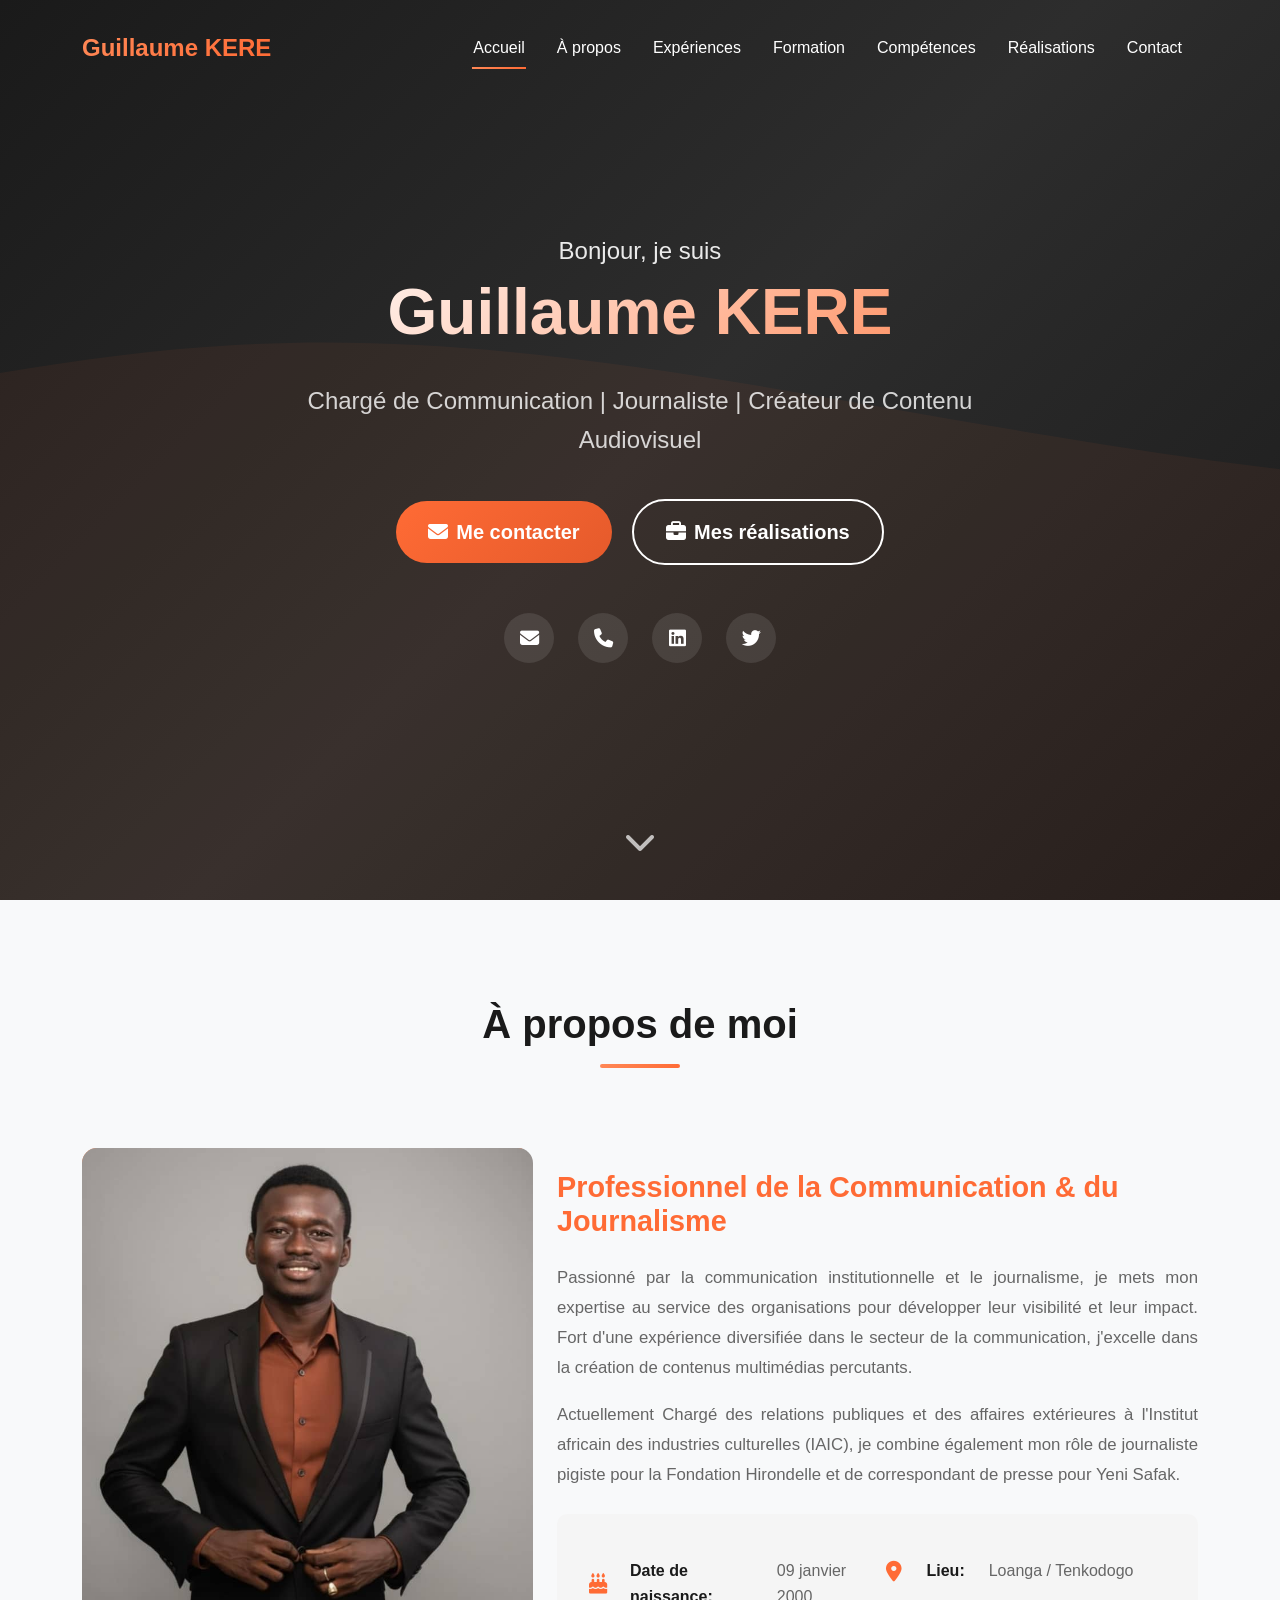
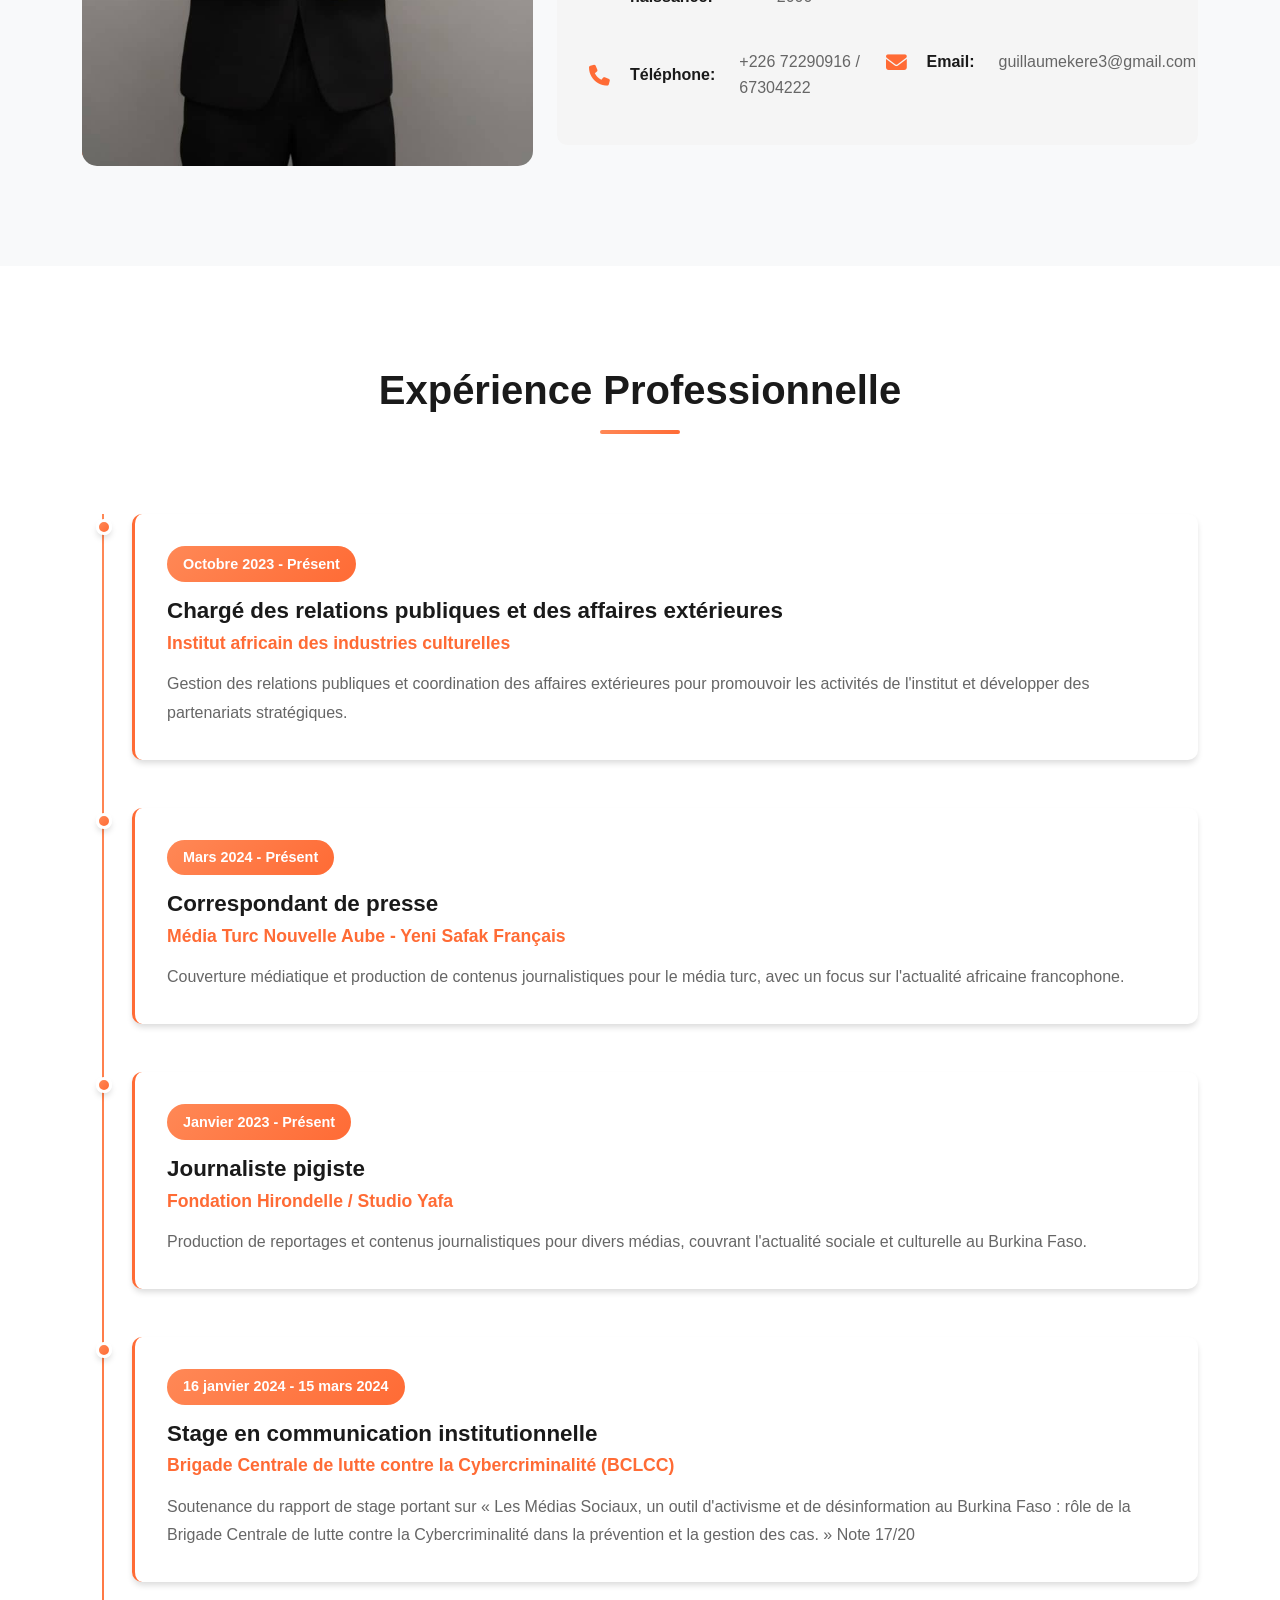
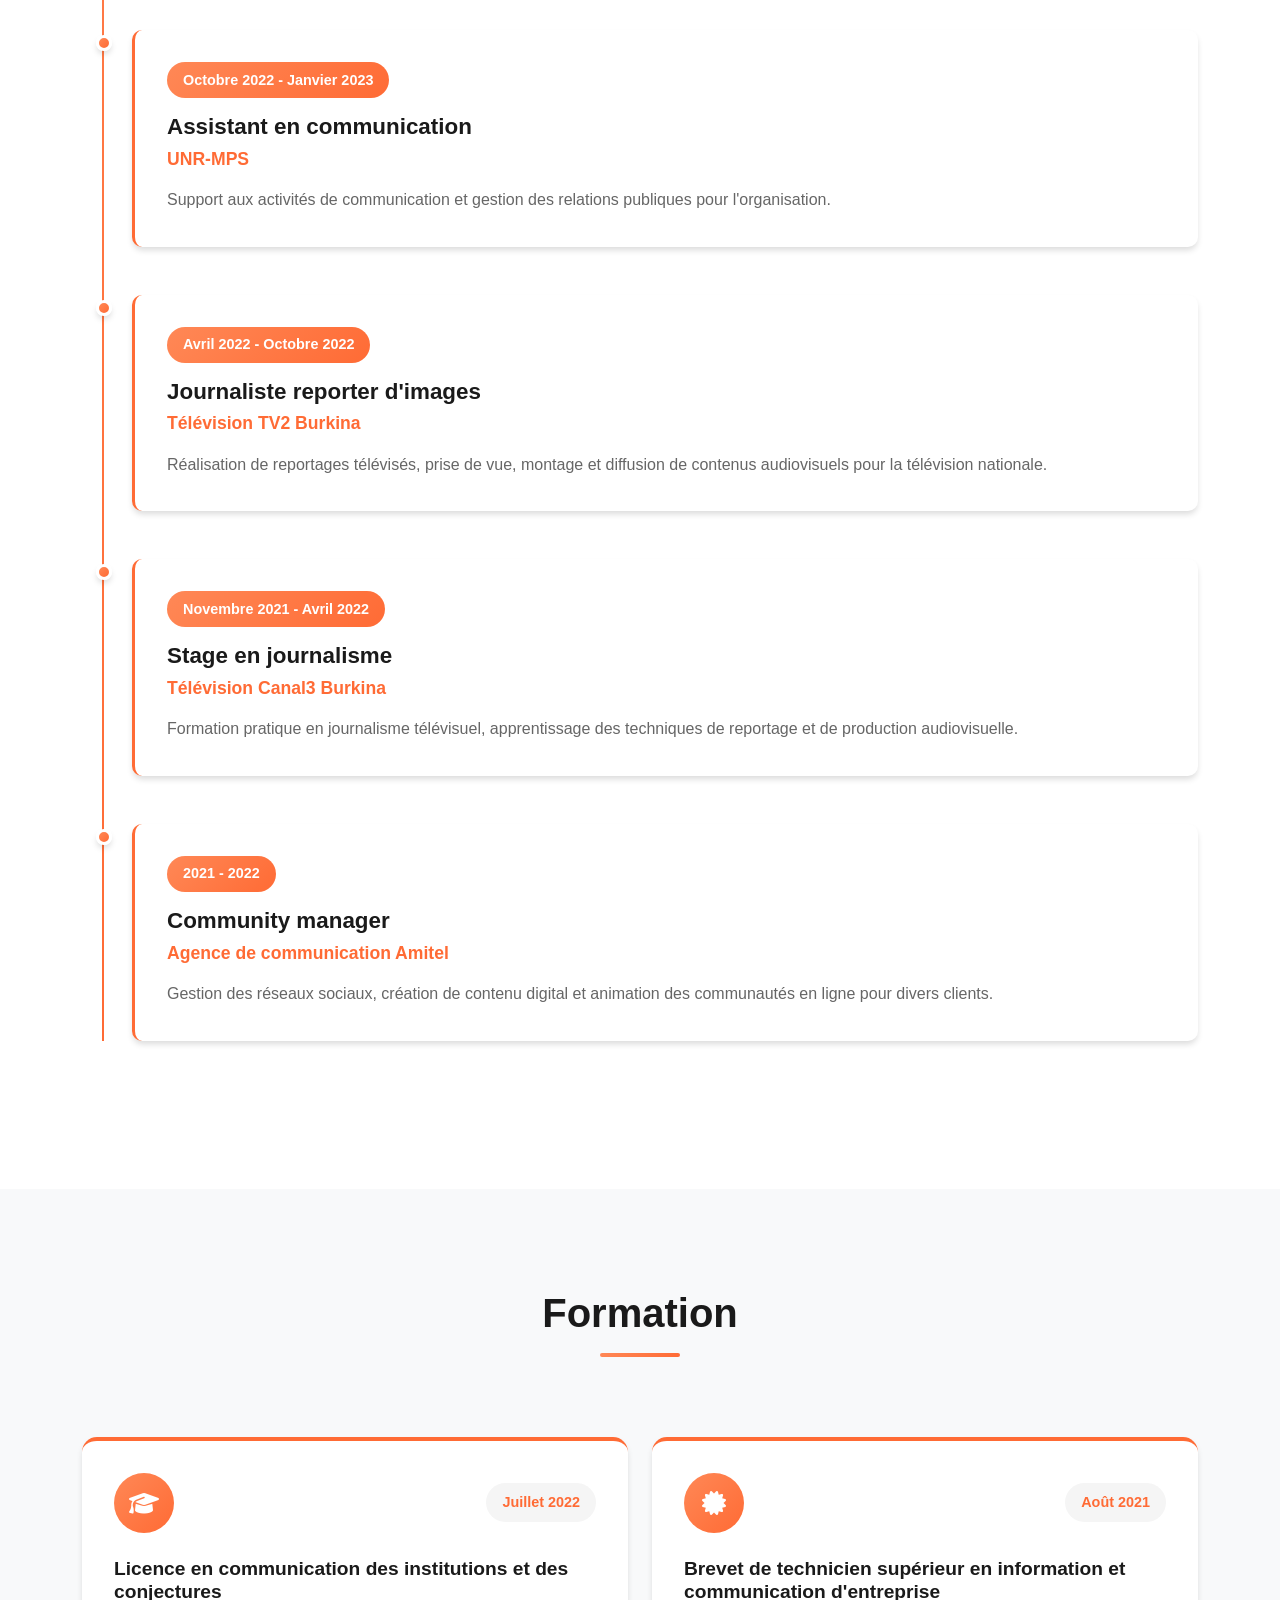
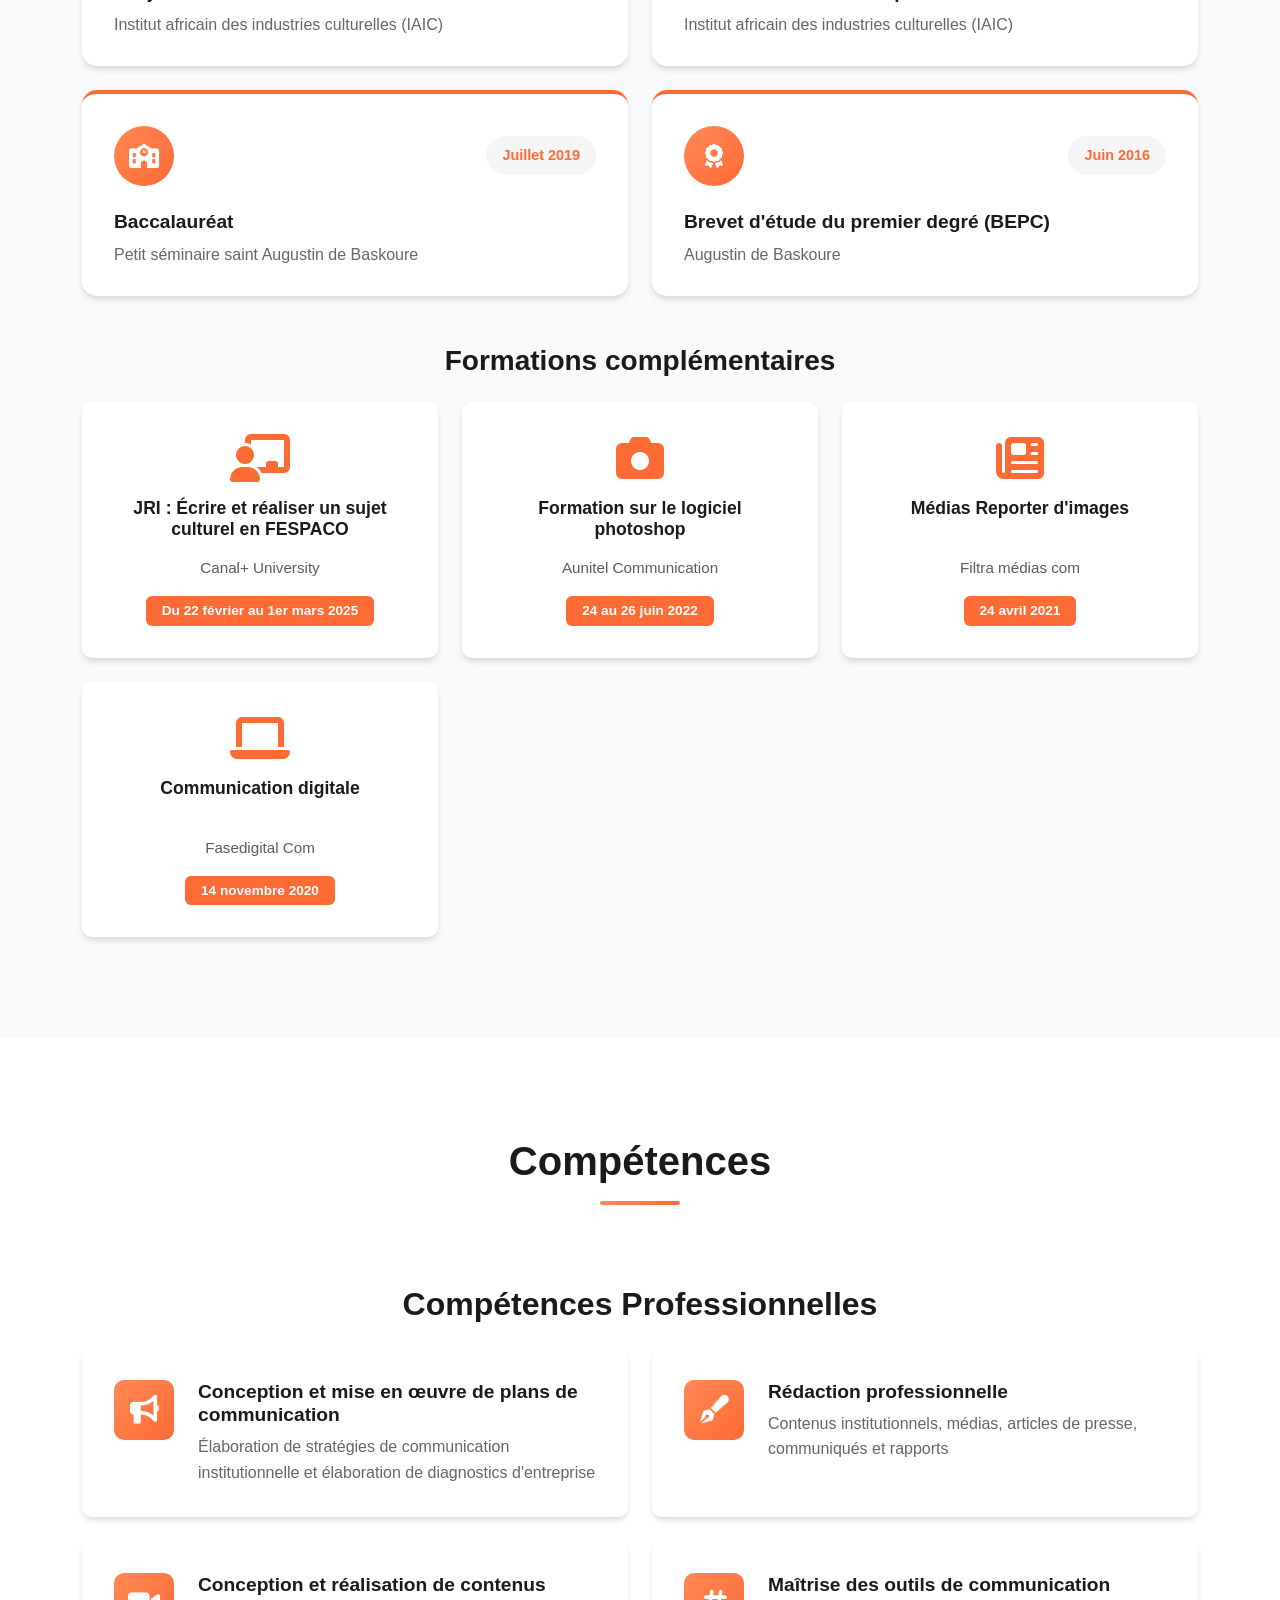
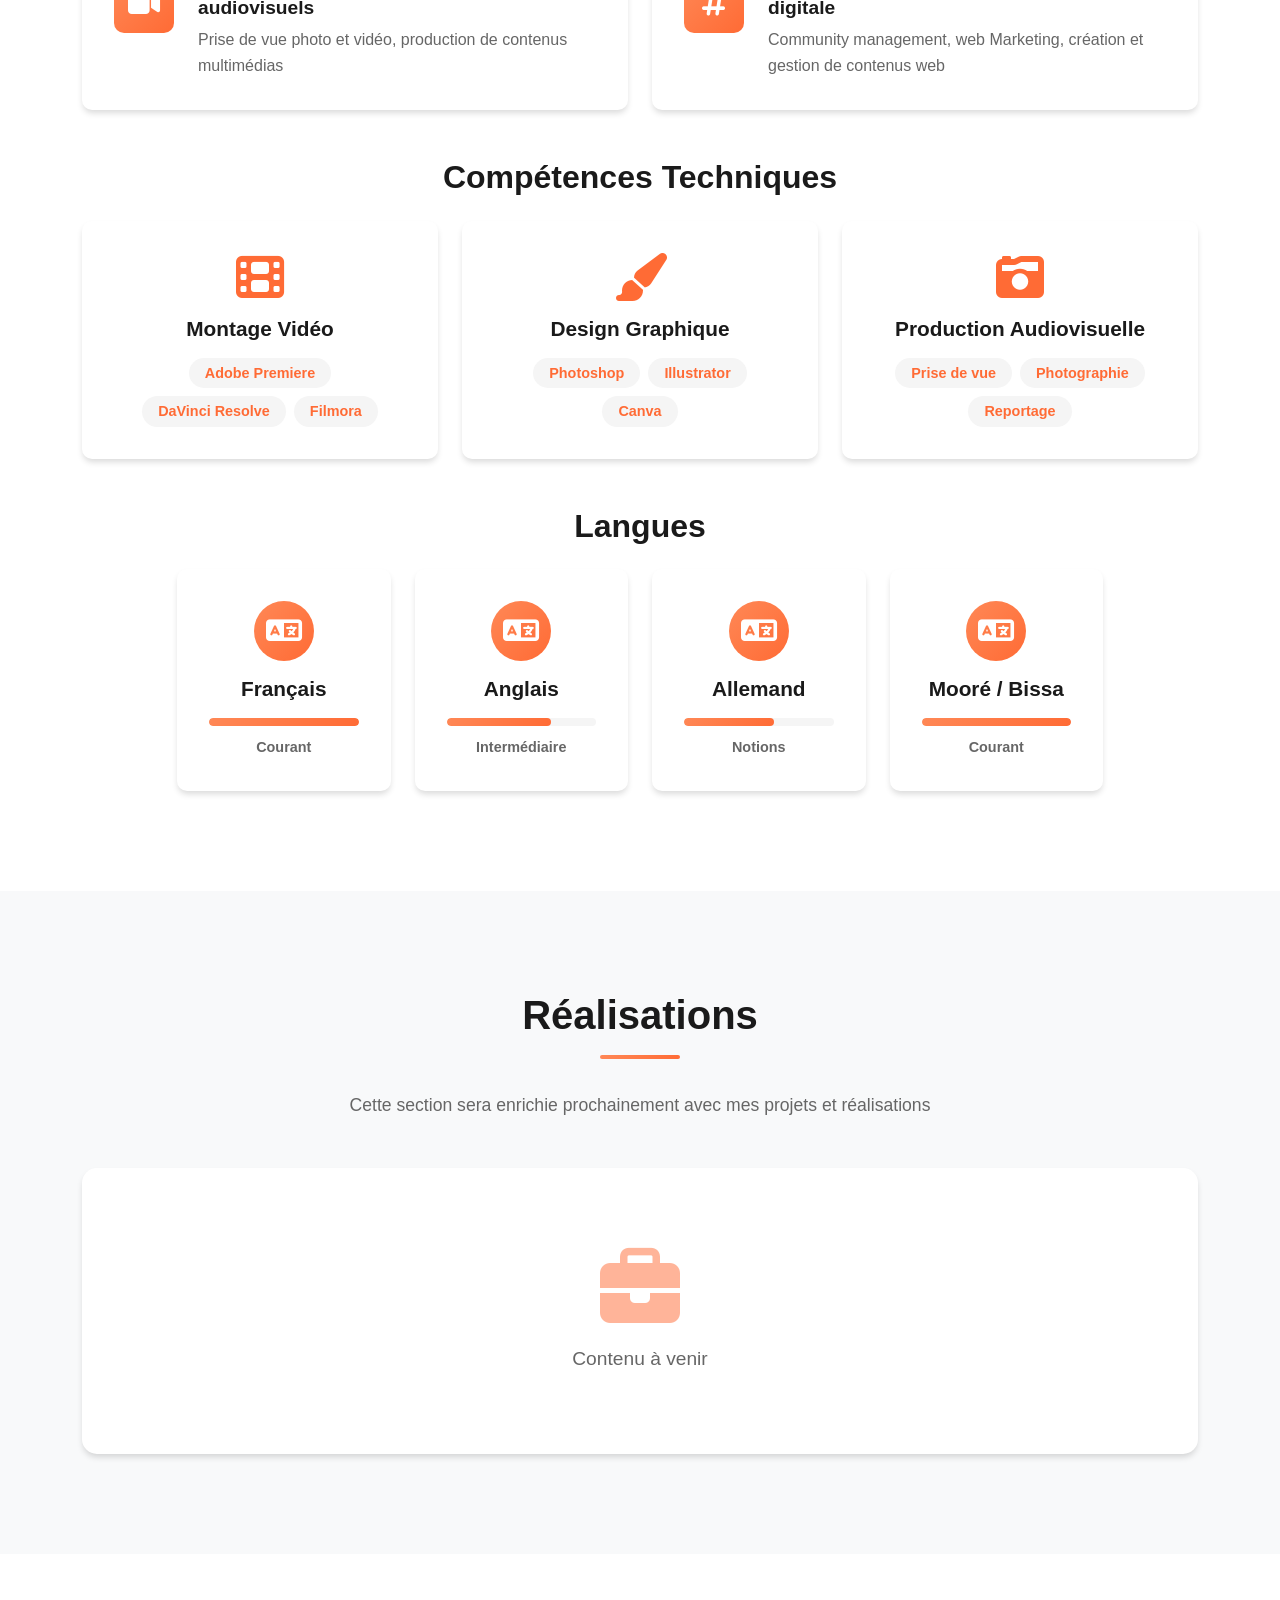
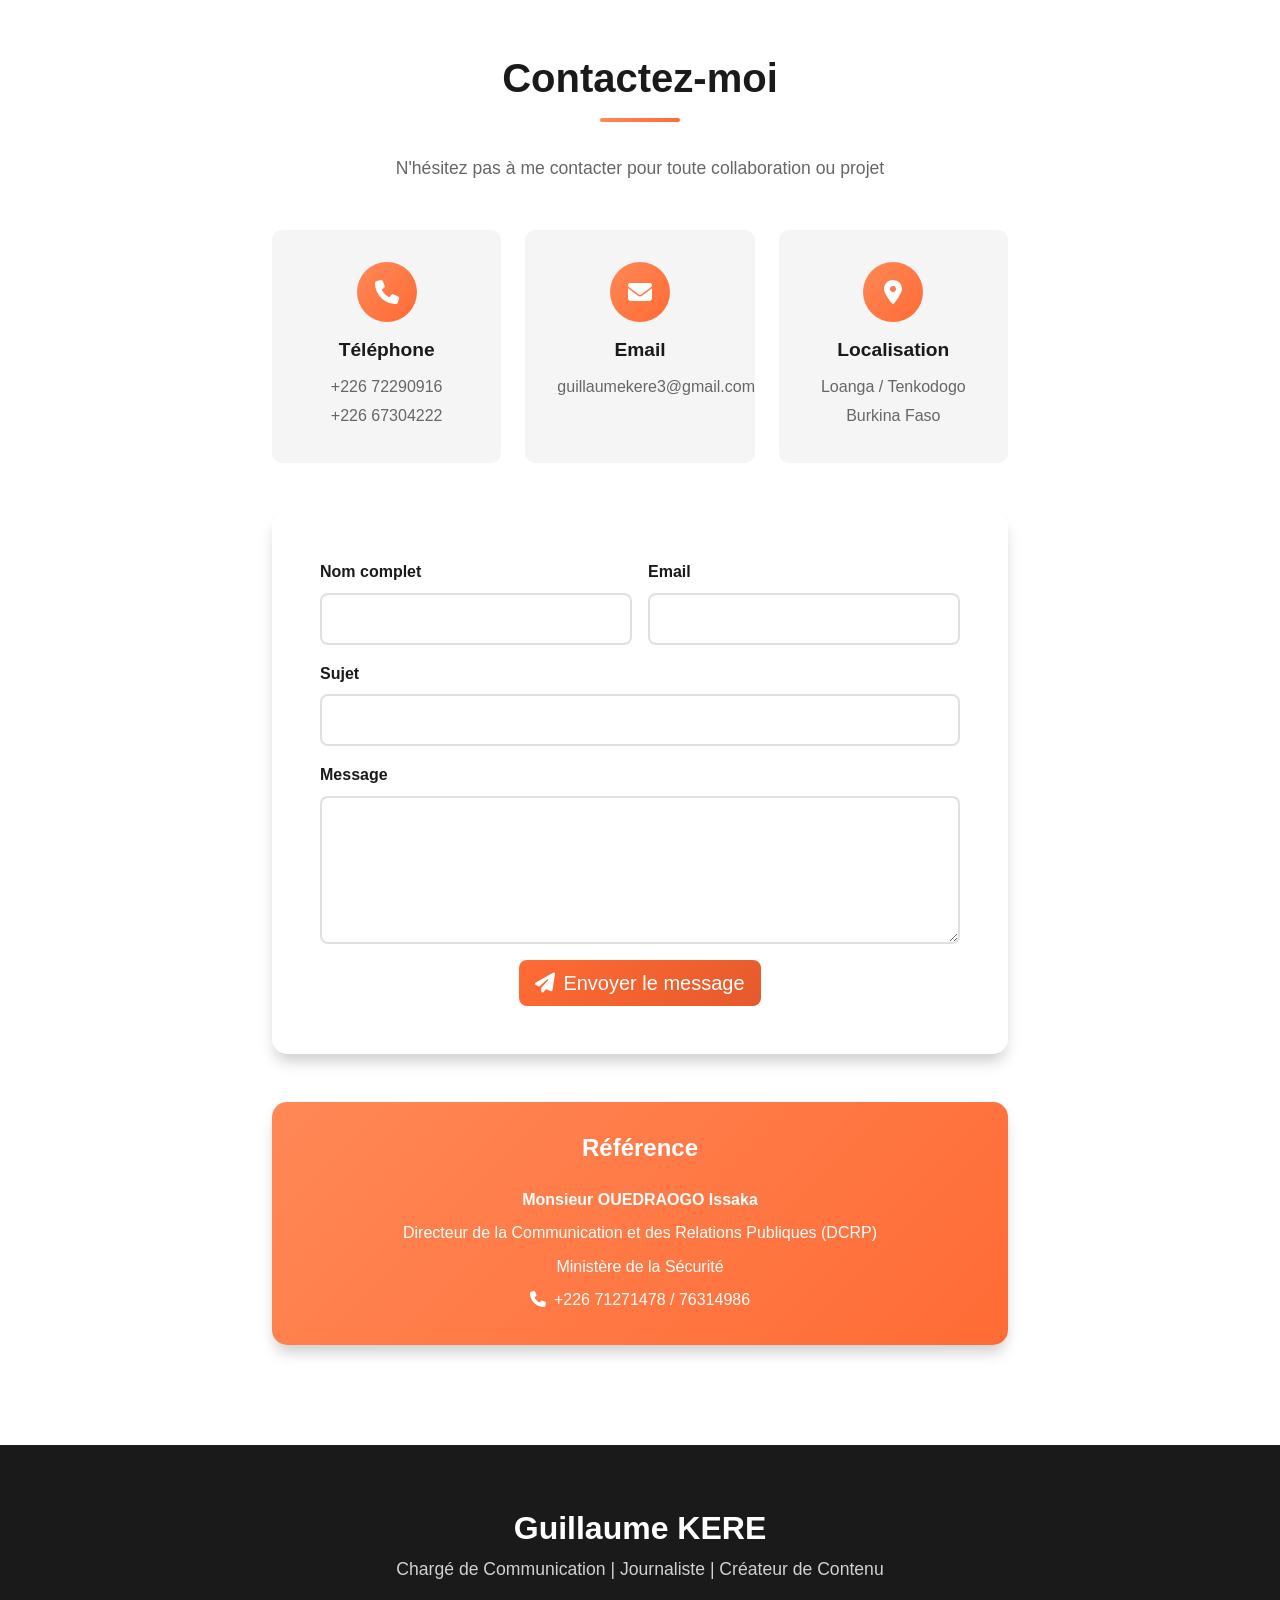
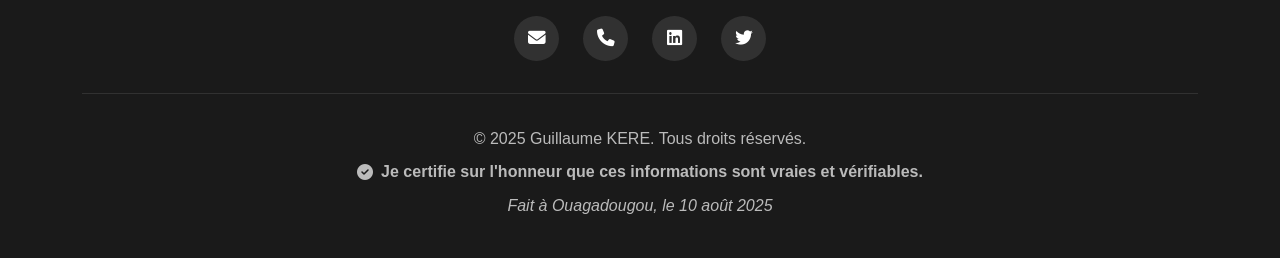
==== index.html @ 5e8b664b "Initial commit - Portfolio Guillaume KERE" ====
<!DOCTYPE html>
<html lang="fr">
<head>
    <meta charset="UTF-8">
    <meta name="viewport" content="width=device-width, initial-scale=1.0">
    <meta name="description" content="Portfolio professionnel de Guillaume KERE - Chargé de communication, journaliste et créateur de contenu audiovisuel">
    <meta name="keywords" content="communication, journalisme, audiovisuel, community management, Burkina Faso">
    <meta name="author" content="Guillaume KERE">
    <title>Guillaume KERE - Portfolio Professionnel</title>
    
    <!-- Bootstrap CSS -->
    <link href="https://cdn.jsdelivr.net/npm/bootstrap@5.3.2/dist/css/bootstrap.min.css" rel="stylesheet">
    <!-- Font Awesome -->
    <link rel="stylesheet" href="https://cdnjs.cloudflare.com/ajax/libs/font-awesome/6.5.1/css/all.min.css">
    <!-- AOS Animation -->
    <link href="https://unpkg.com/aos@2.3.1/dist/aos.css" rel="stylesheet">
    <!-- Custom CSS -->
    <link rel="stylesheet" href="assets/css/style.css">
</head>
<body>
    <!-- Navigation -->
    <nav class="navbar navbar-expand-lg navbar-dark fixed-top" id="mainNav">
        <div class="container">
            <a class="navbar-brand" href="#hero">
                <span class="brand-name">Guillaume KERE</span>
            </a>
            <button class="navbar-toggler" type="button" data-bs-toggle="collapse" data-bs-target="#navbarNav" 
                    aria-controls="navbarNav" aria-expanded="false" aria-label="Toggle navigation">
                <span class="navbar-toggler-icon"></span>
            </button>
            <nav class="collapse navbar-collapse" id="navbarNav">
                <ul class="navbar-nav ms-auto">
                    <li class="nav-item">
                        <a class="nav-link" href="#hero">Accueil</a>
                    </li>
                    <li class="nav-item">
                        <a class="nav-link" href="#about">À propos</a>
                    </li>
                    <li class="nav-item">
                        <a class="nav-link" href="#experience">Expériences</a>
                    </li>
                    <li class="nav-item">
                        <a class="nav-link" href="#education">Formation</a>
                    </li>
                    <li class="nav-item">
                        <a class="nav-link" href="#skills">Compétences</a>
                    </li>
                    <li class="nav-item">
                        <a class="nav-link" href="#portfolio">Réalisations</a>
                    </li>
                    <li class="nav-item">
                        <a class="nav-link" href="#contact">Contact</a>
                    </li>
                </ul>
            </nav>
        </div>
    </nav>

    <!-- Hero Section -->
    <section id="hero" class="hero-section">
        <div class="hero-overlay"></div>
        <div class="container h-100">
            <div class="row h-100 align-items-center">
                <div class="col-lg-8 mx-auto text-center">
                    <h1 class="hero-title" data-aos="fade-up">
                        <span class="hero-greeting">Bonjour, je suis</span>
                        <span class="hero-name">Guillaume KERE</span>
                    </h1>
                    <p class="hero-subtitle" data-aos="fade-up" data-aos-delay="100">
                        Chargé de Communication | Journaliste | Créateur de Contenu Audiovisuel
                    </p>
                    <div class="hero-cta" data-aos="fade-up" data-aos-delay="200">
                        <a href="#contact" class="btn btn-primary btn-lg me-3">
                            <i class="fas fa-envelope me-2"></i>Me contacter
                        </a>
                        <a href="#portfolio" class="btn btn-outline-light btn-lg">
                            <i class="fas fa-briefcase me-2"></i>Mes réalisations
                        </a>
                    </div>
                    <div class="hero-social" data-aos="fade-up" data-aos-delay="300">
                        <a href="mailto:guillaumekere3@gmail.com" class="social-link" aria-label="Email">
                            <i class="fas fa-envelope"></i>
                        </a>
                        <a href="tel:+22672290916" class="social-link" aria-label="Téléphone">
                            <i class="fas fa-phone"></i>
                        </a>
                        <a href="#" class="social-link" aria-label="LinkedIn">
                            <i class="fab fa-linkedin"></i>
                        </a>
                        <a href="#" class="social-link" aria-label="Twitter">
                            <i class="fab fa-twitter"></i>
                        </a>
                    </div>
                </div>
            </div>
        </div>
        <div class="scroll-indicator">
            <a href="#about" aria-label="Scroll down">
                <i class="fas fa-chevron-down"></i>
            </a>
        </div>
    </section>

    <!-- About Section -->
    <section id="about" class="section-padding bg-light">
        <div class="container">
            <div class="row">
                <div class="col-lg-12 text-center mb-5">
                    <h2 class="section-title" data-aos="fade-up">À propos de moi</h2>
                    <div class="section-divider" data-aos="fade-up" data-aos-delay="100"></div>
                </div>
            </div>
            <div class="row align-items-center">
                <div class="col-lg-5 mb-4 mb-lg-0" data-aos="fade-right">
                    <div class="about-image">
                        <div class="about-image-wrapper">
                            <img src="assets/images/profile.jpeg" alt="Guillaume KERE" class="img-fluid rounded-3 shadow">
                        </div>
                    </div>
                </div>
                <div class="col-lg-7" data-aos="fade-left">
                    <div class="about-content">
                        <h3 class="about-subtitle mb-4">Professionnel de la Communication & du Journalisme</h3>
                        <p class="about-text">
                            Passionné par la communication institutionnelle et le journalisme, je mets mon expertise 
                            au service des organisations pour développer leur visibilité et leur impact. Fort d'une 
                            expérience diversifiée dans le secteur de la communication, j'excelle dans la création 
                            de contenus multimédias percutants.
                        </p>
                        <p class="about-text">
                            Actuellement Chargé des relations publiques et des affaires extérieures à l'Institut 
                            africain des industries culturelles (IAIC), je combine également mon rôle de journaliste 
                            pigiste pour la Fondation Hirondelle et de correspondant de presse pour Yeni Safak.
                        </p>
                        <div class="about-info mt-4">
                            <div class="row g-3">
                                <div class="col-md-6">
                                    <div class="info-item">
                                        <i class="fas fa-birthday-cake text-primary"></i>
                                        <span class="info-label">Date de naissance:</span>
                                        <span class="info-value">09 janvier 2000</span>
                                    </div>
                                </div>
                                <div class="col-md-6">
                                    <div class="info-item">
                                        <i class="fas fa-map-marker-alt text-primary"></i>
                                        <span class="info-label">Lieu:</span>
                                        <span class="info-value">Loanga / Tenkodogo</span>
                                    </div>
                                </div>
                                <div class="col-md-6">
                                    <div class="info-item">
                                        <i class="fas fa-phone text-primary"></i>
                                        <span class="info-label">Téléphone:</span>
                                        <span class="info-value">+226 72290916 / 67304222</span>
                                    </div>
                                </div>
                                <div class="col-md-6">
                                    <div class="info-item">
                                        <i class="fas fa-envelope text-primary"></i>
                                        <span class="info-label">Email:</span>
                                        <span class="info-value">guillaumekere3@gmail.com</span>
                                    </div>
                                </div>
                            </div>
                        </div>
                    </div>
                </div>
            </div>
        </div>
    </section>

    <!-- Experience Section -->
    <section id="experience" class="section-padding">
        <div class="container">
            <div class="row">
                <div class="col-lg-12 text-center mb-5">
                    <h2 class="section-title" data-aos="fade-up">Expérience Professionnelle</h2>
                    <div class="section-divider" data-aos="fade-up" data-aos-delay="100"></div>
                </div>
            </div>
            <div class="row">
                <div class="col-lg-12">
                    <div class="timeline">
                        <!-- Experience Item 1 -->
                        <div class="timeline-item" data-aos="fade-up">
                            <div class="timeline-marker"></div>
                            <div class="timeline-content">
                                <div class="timeline-date">Octobre 2023 - Présent</div>
                                <h4 class="timeline-title">Chargé des relations publiques et des affaires extérieures</h4>
                                <h5 class="timeline-organization">Institut africain des industries culturelles</h5>
                                <p class="timeline-description">
                                    Gestion des relations publiques et coordination des affaires extérieures pour 
                                    promouvoir les activités de l'institut et développer des partenariats stratégiques.
                                </p>
                            </div>
                        </div>

                        <!-- Experience Item 2 -->
                        <div class="timeline-item" data-aos="fade-up" data-aos-delay="100">
                            <div class="timeline-marker"></div>
                            <div class="timeline-content">
                                <div class="timeline-date">Mars 2024 - Présent</div>
                                <h4 class="timeline-title">Correspondant de presse</h4>
                                <h5 class="timeline-organization">Média Turc Nouvelle Aube - Yeni Safak Français</h5>
                                <p class="timeline-description">
                                    Couverture médiatique et production de contenus journalistiques pour le média turc, 
                                    avec un focus sur l'actualité africaine francophone.
                                </p>
                            </div>
                        </div>

                        <!-- Experience Item 3 -->
                        <div class="timeline-item" data-aos="fade-up" data-aos-delay="200">
                            <div class="timeline-marker"></div>
                            <div class="timeline-content">
                                <div class="timeline-date">Janvier 2023 - Présent</div>
                                <h4 class="timeline-title">Journaliste pigiste</h4>
                                <h5 class="timeline-organization">Fondation Hirondelle / Studio Yafa</h5>
                                <p class="timeline-description">
                                    Production de reportages et contenus journalistiques pour divers médias, 
                                    couvrant l'actualité sociale et culturelle au Burkina Faso.
                                </p>
                            </div>
                        </div>

                        <!-- Experience Item 4 -->
                        <div class="timeline-item" data-aos="fade-up" data-aos-delay="300">
                            <div class="timeline-marker"></div>
                            <div class="timeline-content">
                                <div class="timeline-date">16 janvier 2024 - 15 mars 2024</div>
                                <h4 class="timeline-title">Stage en communication institutionnelle</h4>
                                <h5 class="timeline-organization">Brigade Centrale de lutte contre la Cybercriminalité (BCLCC)</h5>
                                <p class="timeline-description">
                                    Soutenance du rapport de stage portant sur « Les Médias Sociaux, un outil 
                                    d'activisme et de désinformation au Burkina Faso : rôle de la Brigade Centrale 
                                    de lutte contre la Cybercriminalité dans la prévention et la gestion des cas. » 
                                    Note 17/20
                                </p>
                            </div>
                        </div>

                        <!-- Experience Item 5 -->
                        <div class="timeline-item" data-aos="fade-up" data-aos-delay="400">
                            <div class="timeline-marker"></div>
                            <div class="timeline-content">
                                <div class="timeline-date">Octobre 2022 - Janvier 2023</div>
                                <h4 class="timeline-title">Assistant en communication</h4>
                                <h5 class="timeline-organization">UNR-MPS</h5>
                                <p class="timeline-description">
                                    Support aux activités de communication et gestion des relations publiques 
                                    pour l'organisation.
                                </p>
                            </div>
                        </div>

                        <!-- Experience Item 6 -->
                        <div class="timeline-item" data-aos="fade-up" data-aos-delay="500">
                            <div class="timeline-marker"></div>
                            <div class="timeline-content">
                                <div class="timeline-date">Avril 2022 - Octobre 2022</div>
                                <h4 class="timeline-title">Journaliste reporter d'images</h4>
                                <h5 class="timeline-organization">Télévision TV2 Burkina</h5>
                                <p class="timeline-description">
                                    Réalisation de reportages télévisés, prise de vue, montage et diffusion 
                                    de contenus audiovisuels pour la télévision nationale.
                                </p>
                            </div>
                        </div>

                        <!-- Experience Item 7 -->
                        <div class="timeline-item" data-aos="fade-up" data-aos-delay="600">
                            <div class="timeline-marker"></div>
                            <div class="timeline-content">
                                <div class="timeline-date">Novembre 2021 - Avril 2022</div>
                                <h4 class="timeline-title">Stage en journalisme</h4>
                                <h5 class="timeline-organization">Télévision Canal3 Burkina</h5>
                                <p class="timeline-description">
                                    Formation pratique en journalisme télévisuel, apprentissage des techniques 
                                    de reportage et de production audiovisuelle.
                                </p>
                            </div>
                        </div>

                        <!-- Experience Item 8 -->
                        <div class="timeline-item" data-aos="fade-up" data-aos-delay="700">
                            <div class="timeline-marker"></div>
                            <div class="timeline-content">
                                <div class="timeline-date">2021 - 2022</div>
                                <h4 class="timeline-title">Community manager</h4>
                                <h5 class="timeline-organization">Agence de communication Amitel</h5>
                                <p class="timeline-description">
                                    Gestion des réseaux sociaux, création de contenu digital et animation 
                                    des communautés en ligne pour divers clients.
                                </p>
                            </div>
                        </div>
                    </div>
                </div>
            </div>
        </div>
    </section>

    <!-- Education Section -->
    <section id="education" class="section-padding bg-light">
        <div class="container">
            <div class="row">
                <div class="col-lg-12 text-center mb-5">
                    <h2 class="section-title" data-aos="fade-up">Formation</h2>
                    <div class="section-divider" data-aos="fade-up" data-aos-delay="100"></div>
                </div>
            </div>
            <div class="row g-4">
                <!-- Education Card 1 -->
                <div class="col-lg-6" data-aos="fade-up">
                    <div class="education-card h-100">
                        <div class="education-card-header">
                            <div class="education-icon">
                                <i class="fas fa-graduation-cap"></i>
                            </div>
                            <div class="education-date">Juillet 2022</div>
                        </div>
                        <div class="education-card-body">
                            <h4 class="education-title">Licence en communication des institutions et des conjectures</h4>
                            <h5 class="education-institution">Institut africain des industries culturelles (IAIC)</h5>
                        </div>
                    </div>
                </div>

                <!-- Education Card 2 -->
                <div class="col-lg-6" data-aos="fade-up" data-aos-delay="100">
                    <div class="education-card h-100">
                        <div class="education-card-header">
                            <div class="education-icon">
                                <i class="fas fa-certificate"></i>
                            </div>
                            <div class="education-date">Août 2021</div>
                        </div>
                        <div class="education-card-body">
                            <h4 class="education-title">Brevet de technicien supérieur en information et communication d'entreprise</h4>
                            <h5 class="education-institution">Institut africain des industries culturelles (IAIC)</h5>
                        </div>
                    </div>
                </div>

                <!-- Education Card 3 -->
                <div class="col-lg-6" data-aos="fade-up" data-aos-delay="200">
                    <div class="education-card h-100">
                        <div class="education-card-header">
                            <div class="education-icon">
                                <i class="fas fa-school"></i>
                            </div>
                            <div class="education-date">Juillet 2019</div>
                        </div>
                        <div class="education-card-body">
                            <h4 class="education-title">Baccalauréat</h4>
                            <h5 class="education-institution">Petit séminaire saint Augustin de Baskoure</h5>
                        </div>
                    </div>
                </div>

                <!-- Education Card 4 -->
                <div class="col-lg-6" data-aos="fade-up" data-aos-delay="300">
                    <div class="education-card h-100">
                        <div class="education-card-header">
                            <div class="education-icon">
                                <i class="fas fa-award"></i>
                            </div>
                            <div class="education-date">Juin 2016</div>
                        </div>
                        <div class="education-card-body">
                            <h4 class="education-title">Brevet d'étude du premier degré (BEPC)</h4>
                            <h5 class="education-institution">Augustin de Baskoure</h5>
                        </div>
                    </div>
                </div>
            </div>

            <!-- Additional Training -->
            <div class="row mt-5">
                <div class="col-lg-12">
                    <h3 class="text-center mb-4" data-aos="fade-up">Formations complémentaires</h3>
                    <div class="row g-4">
                        <div class="col-lg-4" data-aos="fade-up">
                            <div class="training-card">
                                <i class="fas fa-chalkboard-teacher"></i>
                                <h5>JRI : Écrire et réaliser un sujet culturel en FESPACO</h5>
                                <p class="text-muted">Canal+ University</p>
                                <span class="badge bg-primary">Du 22 février au 1er mars 2025</span>
                            </div>
                        </div>
                        <div class="col-lg-4" data-aos="fade-up" data-aos-delay="100">
                            <div class="training-card">
                                <i class="fas fa-camera"></i>
                                <h5>Formation sur le logiciel photoshop</h5>
                                <p class="text-muted">Aunitel Communication</p>
                                <span class="badge bg-primary">24 au 26 juin 2022</span>
                            </div>
                        </div>
                        <div class="col-lg-4" data-aos="fade-up" data-aos-delay="200">
                            <div class="training-card">
                                <i class="fas fa-newspaper"></i>
                                <h5>Médias Reporter d'images</h5>
                                <p class="text-muted">Filtra médias com</p>
                                <span class="badge bg-primary">24 avril 2021</span>
                            </div>
                        </div>
                        <div class="col-lg-4" data-aos="fade-up" data-aos-delay="300">
                            <div class="training-card">
                                <i class="fas fa-laptop"></i>
                                <h5>Communication digitale</h5>
                                <p class="text-muted">Fasedigital Com</p>
                                <span class="badge bg-primary">14 novembre 2020</span>
                            </div>
                        </div>
                    </div>
                </div>
            </div>
        </div>
    </section>

    <!-- Skills Section -->
    <section id="skills" class="section-padding">
        <div class="container">
            <div class="row">
                <div class="col-lg-12 text-center mb-5">
                    <h2 class="section-title" data-aos="fade-up">Compétences</h2>
                    <div class="section-divider" data-aos="fade-up" data-aos-delay="100"></div>
                </div>
            </div>

            <!-- Professional Skills -->
            <div class="row mb-5">
                <div class="col-lg-12">
                    <h3 class="skills-category-title text-center mb-4" data-aos="fade-up">Compétences Professionnelles</h3>
                    <div class="row g-4">
                        <div class="col-lg-6" data-aos="fade-up">
                            <div class="skill-card">
                                <div class="skill-icon">
                                    <i class="fas fa-bullhorn"></i>
                                </div>
                                <div class="skill-content">
                                    <h5>Conception et mise en œuvre de plans de communication</h5>
                                    <p>Élaboration de stratégies de communication institutionnelle et élaboration de diagnostics d'entreprise</p>
                                </div>
                            </div>
                        </div>
                        <div class="col-lg-6" data-aos="fade-up" data-aos-delay="100">
                            <div class="skill-card">
                                <div class="skill-icon">
                                    <i class="fas fa-pen-fancy"></i>
                                </div>
                                <div class="skill-content">
                                    <h5>Rédaction professionnelle</h5>
                                    <p>Contenus institutionnels, médias, articles de presse, communiqués et rapports</p>
                                </div>
                            </div>
                        </div>
                        <div class="col-lg-6" data-aos="fade-up" data-aos-delay="200">
                            <div class="skill-card">
                                <div class="skill-icon">
                                    <i class="fas fa-video"></i>
                                </div>
                                <div class="skill-content">
                                    <h5>Conception et réalisation de contenus audiovisuels</h5>
                                    <p>Prise de vue photo et vidéo, production de contenus multimédias</p>
                                </div>
                            </div>
                        </div>
                        <div class="col-lg-6" data-aos="fade-up" data-aos-delay="300">
                            <div class="skill-card">
                                <div class="skill-icon">
                                    <i class="fas fa-hashtag"></i>
                                </div>
                                <div class="skill-content">
                                    <h5>Maîtrise des outils de communication digitale</h5>
                                    <p>Community management, web Marketing, création et gestion de contenus web</p>
                                </div>
                            </div>
                        </div>
                    </div>
                </div>
            </div>

            <!-- Technical Skills -->
            <div class="row mb-5">
                <div class="col-lg-12">
                    <h3 class="skills-category-title text-center mb-4" data-aos="fade-up">Compétences Techniques</h3>
                    <div class="row g-4">
                        <div class="col-lg-4" data-aos="fade-up">
                            <div class="tech-skill-card">
                                <i class="fas fa-film"></i>
                                <h5>Montage Vidéo</h5>
                                <div class="tech-skill-list">
                                    <span class="badge">Adobe Premiere</span>
                                    <span class="badge">DaVinci Resolve</span>
                                    <span class="badge">Filmora</span>
                                </div>
                            </div>
                        </div>
                        <div class="col-lg-4" data-aos="fade-up" data-aos-delay="100">
                            <div class="tech-skill-card">
                                <i class="fas fa-paint-brush"></i>
                                <h5>Design Graphique</h5>
                                <div class="tech-skill-list">
                                    <span class="badge">Photoshop</span>
                                    <span class="badge">Illustrator</span>
                                    <span class="badge">Canva</span>
                                </div>
                            </div>
                        </div>
                        <div class="col-lg-4" data-aos="fade-up" data-aos-delay="200">
                            <div class="tech-skill-card">
                                <i class="fas fa-camera-retro"></i>
                                <h5>Production Audiovisuelle</h5>
                                <div class="tech-skill-list">
                                    <span class="badge">Prise de vue</span>
                                    <span class="badge">Photographie</span>
                                    <span class="badge">Reportage</span>
                                </div>
                            </div>
                        </div>
                    </div>
                </div>
            </div>

            <!-- Languages -->
            <div class="row">
                <div class="col-lg-12">
                    <h3 class="skills-category-title text-center mb-4" data-aos="fade-up">Langues</h3>
                    <div class="row justify-content-center">
                        <div class="col-lg-10">
                            <div class="row g-4">
                                <div class="col-md-6 col-lg-3" data-aos="fade-up">
                                    <div class="language-card">
                                        <div class="language-icon">
                                            <i class="fas fa-language"></i>
                                        </div>
                                        <h5>Français</h5>
                                        <div class="language-level">
                                            <div class="level-bar">
                                                <div class="level-fill" style="width: 100%;"></div>
                                            </div>
                                            <span>Courant</span>
                                        </div>
                                    </div>
                                </div>
                                <div class="col-md-6 col-lg-3" data-aos="fade-up" data-aos-delay="100">
                                    <div class="language-card">
                                        <div class="language-icon">
                                            <i class="fas fa-language"></i>
                                        </div>
                                        <h5>Anglais</h5>
                                        <div class="language-level">
                                            <div class="level-bar">
                                                <div class="level-fill" style="width: 70%;"></div>
                                            </div>
                                            <span>Intermédiaire</span>
                                        </div>
                                    </div>
                                </div>
                                <div class="col-md-6 col-lg-3" data-aos="fade-up" data-aos-delay="200">
                                    <div class="language-card">
                                        <div class="language-icon">
                                            <i class="fas fa-language"></i>
                                        </div>
                                        <h5>Allemand</h5>
                                        <div class="language-level">
                                            <div class="level-bar">
                                                <div class="level-fill" style="width: 60%;"></div>
                                            </div>
                                            <span>Notions</span>
                                        </div>
                                    </div>
                                </div>
                                <div class="col-md-6 col-lg-3" data-aos="fade-up" data-aos-delay="300">
                                    <div class="language-card">
                                        <div class="language-icon">
                                            <i class="fas fa-language"></i>
                                        </div>
                                        <h5>Mooré / Bissa</h5>
                                        <div class="language-level">
                                            <div class="level-bar">
                                                <div class="level-fill" style="width: 100%;"></div>
                                            </div>
                                            <span>Courant</span>
                                        </div>
                                    </div>
                                </div>
                            </div>
                        </div>
                    </div>
                </div>
            </div>
        </div>
    </section>

    <!-- Portfolio Section -->
    <section id="portfolio" class="section-padding bg-light">
        <div class="container">
            <div class="row">
                <div class="col-lg-12 text-center mb-5">
                    <h2 class="section-title" data-aos="fade-up">Réalisations</h2>
                    <div class="section-divider" data-aos="fade-up" data-aos-delay="100"></div>
                    <p class="section-description" data-aos="fade-up" data-aos-delay="200">
                        Cette section sera enrichie prochainement avec mes projets et réalisations
                    </p>
                </div>
            </div>
            <div class="row">
                <div class="col-lg-12 text-center">
                    <div class="portfolio-placeholder" data-aos="fade-up">
                        <i class="fas fa-briefcase"></i>
                        <p>Contenu à venir</p>
                    </div>
                </div>
            </div>
        </div>
    </section>

    <!-- Contact Section -->
    <section id="contact" class="section-padding">
        <div class="container">
            <div class="row">
                <div class="col-lg-12 text-center mb-5">
                    <h2 class="section-title" data-aos="fade-up">Contactez-moi</h2>
                    <div class="section-divider" data-aos="fade-up" data-aos-delay="100"></div>
                    <p class="section-description" data-aos="fade-up" data-aos-delay="200">
                        N'hésitez pas à me contacter pour toute collaboration ou projet
                    </p>
                </div>
            </div>
            <div class="row">
                <div class="col-lg-8 mx-auto">
                    <div class="row g-4 mb-5">
                        <div class="col-md-4" data-aos="fade-up">
                            <div class="contact-info-card text-center">
                                <div class="contact-info-icon">
                                    <i class="fas fa-phone"></i>
                                </div>
                                <h5>Téléphone</h5>
                                <p>+226 72290916<br>+226 67304222</p>
                            </div>
                        </div>
                        <div class="col-md-4" data-aos="fade-up" data-aos-delay="100">
                            <div class="contact-info-card text-center">
                                <div class="contact-info-icon">
                                    <i class="fas fa-envelope"></i>
                                </div>
                                <h5>Email</h5>
                                <p>guillaumekere3@gmail.com</p>
                            </div>
                        </div>
                        <div class="col-md-4" data-aos="fade-up" data-aos-delay="200">
                            <div class="contact-info-card text-center">
                                <div class="contact-info-icon">
                                    <i class="fas fa-map-marker-alt"></i>
                                </div>
                                <h5>Localisation</h5>
                                <p>Loanga / Tenkodogo<br>Burkina Faso</p>
                            </div>
                        </div>
                    </div>

                    <div class="contact-form-wrapper" data-aos="fade-up">
                        <form id="contactForm" class="contact-form">
                            <div class="row g-3">
                                <div class="col-md-6">
                                    <div class="form-group">
                                        <label for="name" class="form-label">Nom complet</label>
                                        <input type="text" class="form-control" id="name" name="name" required>
                                    </div>
                                </div>
                                <div class="col-md-6">
                                    <div class="form-group">
                                        <label for="email" class="form-label">Email</label>
                                        <input type="email" class="form-control" id="email" name="email" required>
                                    </div>
                                </div>
                                <div class="col-12">
                                    <div class="form-group">
                                        <label for="subject" class="form-label">Sujet</label>
                                        <input type="text" class="form-control" id="subject" name="subject" required>
                                    </div>
                                </div>
                                <div class="col-12">
                                    <div class="form-group">
                                        <label for="message" class="form-label">Message</label>
                                        <textarea class="form-control" id="message" name="message" rows="5" required></textarea>
                                    </div>
                                </div>
                                <div class="col-12 text-center">
                                    <button type="submit" class="btn btn-primary btn-lg">
                                        <i class="fas fa-paper-plane me-2"></i>Envoyer le message
                                    </button>
                                </div>
                            </div>
                        </form>
                    </div>
                </div>
            </div>

            <!-- Reference Section -->
            <div class="row mt-5">
                <div class="col-lg-8 mx-auto">
                    <div class="reference-card" data-aos="fade-up">
                        <h4 class="text-center mb-4">Référence</h4>
                        <div class="text-center">
                            <p class="mb-2"><strong>Monsieur OUEDRAOGO Issaka</strong></p>
                            <p class="mb-2">Directeur de la Communication et des Relations Publiques (DCRP)</p>
                            <p class="mb-2">Ministère de la Sécurité</p>
                            <p class="mb-0">
                                <i class="fas fa-phone me-2"></i>+226 71271478 / 76314986
                            </p>
                        </div>
                    </div>
                </div>
            </div>
        </div>
    </section>

    <!-- Footer -->
    <footer class="footer">
        <div class="container">
            <div class="row">
                <div class="col-lg-12 text-center">
                    <h3 class="footer-name">Guillaume KERE</h3>
                    <p class="footer-tagline">Chargé de Communication | Journaliste | Créateur de Contenu</p>
                    <div class="footer-social">
                        <a href="mailto:guillaumekere3@gmail.com" class="footer-social-link" aria-label="Email">
                            <i class="fas fa-envelope"></i>
                        </a>
                        <a href="tel:+22672290916" class="footer-social-link" aria-label="Téléphone">
                            <i class="fas fa-phone"></i>
                        </a>
                        <a href="#" class="footer-social-link" aria-label="LinkedIn">
                            <i class="fab fa-linkedin"></i>
                        </a>
                        <a href="#" class="footer-social-link" aria-label="Twitter">
                            <i class="fab fa-twitter"></i>
                        </a>
                    </div>
                    <div class="footer-copyright">
                        <p>&copy; 2025 Guillaume KERE. Tous droits réservés.</p>
                        <p class="footer-certification">
                            <i class="fas fa-check-circle me-2"></i>
                            Je certifie sur l'honneur que ces informations sont vraies et vérifiables.
                        </p>
                        <p class="footer-location">Fait à Ouagadougou, le 10 août 2025</p>
                    </div>
                </div>
            </div>
        </div>
    </footer>

    <!-- Scroll to Top Button -->
    <button id="scrollTop" class="scroll-top" aria-label="Retour en haut">
        <i class="fas fa-chevron-up"></i>
    </button>

    <!-- Bootstrap JS -->
    <script src="https://cdn.jsdelivr.net/npm/bootstrap@5.3.2/dist/js/bootstrap.bundle.min.js"></script>
    <!-- AOS Animation -->
    <script src="https://unpkg.com/aos@2.3.1/dist/aos.js"></script>
    <!-- Custom JS -->
    <script src="assets/js/script.js"></script>
</body>
</html>
---- assets/css/style.css ----
/* ============================================
   PORTFOLIO GUILLAUME KERE - STYLES
   ============================================ */

/* CSS Variables for consistent theming */
:root {
    --primary-color: #ff6b35;
    --primary-dark: #e55a2b;
    --primary-light: #ff8856;
    --secondary-color: #1a1a1a;
    --text-dark: #1a1a1a;
    --text-light: #666666;
    --text-white: #ffffff;
    --bg-light: #f5f5f5;
    --bg-white: #ffffff;
    --bg-dark: #2d2d2d;
    --border-color: #e0e0e0;
    --shadow-sm: 0 1px 3px 0 rgba(0, 0, 0, 0.15);
    --shadow-md: 0 4px 6px -1px rgba(0, 0, 0, 0.15);
    --shadow-lg: 0 10px 15px -3px rgba(0, 0, 0, 0.2);
    --shadow-xl: 0 20px 25px -5px rgba(0, 0, 0, 0.25);
    --transition: all 0.3s ease;
}

/* ============================================
   BASE STYLES
   ============================================ */
* {
    margin: 0;
    padding: 0;
    box-sizing: border-box;
}

html {
    scroll-behavior: smooth;
}

body {
    font-family: 'Segoe UI', Tahoma, Geneva, Verdana, sans-serif;
    color: var(--text-dark);
    line-height: 1.6;
    overflow-x: hidden;
}

h1, h2, h3, h4, h5, h6 {
    font-weight: 700;
    line-height: 1.2;
    margin-bottom: 1rem;
}

p {
    margin-bottom: 1rem;
}

a {
    text-decoration: none;
    transition: var(--transition);
}

img {
    max-width: 100%;
    height: auto;
}

section {
    position: relative;
}

.section-padding {
    padding: 100px 0;
}

/* ============================================
   NAVIGATION
   ============================================ */
.navbar {
    background-color: transparent;
    padding: 1.5rem 0;
    transition: var(--transition);
    z-index: 1000;
}

.navbar.scrolled {
    background-color: rgba(26, 26, 26, 0.95);
    backdrop-filter: blur(10px);
    padding: 1rem 0;
    box-shadow: var(--shadow-md);
    border-bottom: 2px solid var(--primary-color);
}

.navbar-brand {
    font-size: 1.5rem;
    font-weight: 700;
    color: var(--text-white) !important;
}

.brand-name {
    background: linear-gradient(135deg, var(--primary-light), var(--primary-color));
    -webkit-background-clip: text;
    -webkit-text-fill-color: transparent;
    background-clip: text;
}

.navbar-nav .nav-link {
    color: var(--text-white) !important;
    font-weight: 500;
    margin: 0 0.5rem;
    padding: 0.5rem 1rem;
    position: relative;
    transition: var(--transition);
}

.navbar-nav .nav-link::after {
    content: '';
    position: absolute;
    bottom: 0;
    left: 50%;
    transform: translateX(-50%);
    width: 0;
    height: 2px;
    background: linear-gradient(135deg, var(--primary-light), var(--primary-color));
    transition: var(--transition);
}

.navbar-nav .nav-link:hover::after,
.navbar-nav .nav-link.active::after {
    width: 80%;
}

.navbar-toggler {
    border: none;
    padding: 0.5rem;
}

.navbar-toggler:focus {
    box-shadow: none;
}

/* ============================================
   HERO SECTION
   ============================================ */
.hero-section {
    min-height: 100vh;
    background: linear-gradient(135deg, #1a1a1a 0%, #2d2d2d 50%, #1a1a1a 100%);
    position: relative;
    display: flex;
    align-items: center;
    overflow: hidden;
}

.hero-overlay {
    position: absolute;
    top: 0;
    left: 0;
    width: 100%;
    height: 100%;
    background: url('data:image/svg+xml,<svg xmlns="http://www.w3.org/2000/svg" viewBox="0 0 1440 320"><path fill="%23ff6b35" fill-opacity="0.15" d="M0,96L48,112C96,128,192,160,288,160C384,160,480,128,576,122.7C672,117,768,139,864,154.7C960,171,1056,181,1152,165.3C1248,149,1344,107,1392,85.3L1440,64L1440,320L1392,320C1344,320,1248,320,1152,320C1056,320,960,320,864,320C768,320,672,320,576,320C480,320,384,320,288,320C192,320,96,320,48,320L0,320Z"></path></svg>');
    background-size: cover;
    background-position: bottom;
    opacity: 0.4;
}

.hero-section .container {
    position: relative;
    z-index: 2;
}

.hero-title {
    color: var(--text-white);
    margin-bottom: 2rem;
}

.hero-greeting {
    display: block;
    font-size: 1.5rem;
    font-weight: 400;
    margin-bottom: 0.5rem;
    opacity: 0.9;
}

.hero-name {
    display: block;
    font-size: 4rem;
    font-weight: 700;
    background: linear-gradient(135deg, var(--text-white), var(--primary-light));
    -webkit-background-clip: text;
    -webkit-text-fill-color: transparent;
    background-clip: text;
}

.hero-subtitle {
    font-size: 1.5rem;
    color: rgba(255, 255, 255, 0.8);
    margin-bottom: 2.5rem;
}

.hero-cta {
    margin-bottom: 3rem;
}

.hero-cta .btn {
    padding: 1rem 2rem;
    font-weight: 600;
    border-radius: 50px;
    transition: var(--transition);
}

.btn-primary {
    background: linear-gradient(135deg, var(--primary-light), var(--primary-color));
    border: none;
    color: var(--text-white);
}

.btn-primary:hover {
    transform: translateY(-3px);
    box-shadow: var(--shadow-xl);
    background: linear-gradient(135deg, var(--primary-color), var(--primary-dark));
}

.btn-outline-light {
    border: 2px solid var(--text-white);
    color: var(--text-white);
}

.btn-outline-light:hover {
    background-color: var(--text-white);
    color: var(--primary-color);
    transform: translateY(-3px);
    box-shadow: var(--shadow-xl);
}

.hero-social {
    display: flex;
    justify-content: center;
    gap: 1.5rem;
}

.social-link {
    display: flex;
    align-items: center;
    justify-content: center;
    width: 50px;
    height: 50px;
    border-radius: 50%;
    background-color: rgba(255, 255, 255, 0.1);
    color: var(--text-white);
    font-size: 1.2rem;
    transition: var(--transition);
}

.social-link:hover {
    background: linear-gradient(135deg, var(--primary-light), var(--primary-color));
    transform: translateY(-5px);
    box-shadow: var(--shadow-lg);
}

.scroll-indicator {
    position: absolute;
    bottom: 2rem;
    left: 50%;
    transform: translateX(-50%);
    animation: bounce 2s infinite;
}

.scroll-indicator a {
    color: var(--text-white);
    font-size: 2rem;
    opacity: 0.7;
    transition: var(--transition);
}

.scroll-indicator a:hover {
    opacity: 1;
}

@keyframes bounce {
    0%, 20%, 50%, 80%, 100% {
        transform: translateX(-50%) translateY(0);
    }
    40% {
        transform: translateX(-50%) translateY(-20px);
    }
    60% {
        transform: translateX(-50%) translateY(-10px);
    }
}

/* ============================================
   SECTION COMMON STYLES
   ============================================ */
.section-title {
    font-size: 2.5rem;
    font-weight: 700;
    color: var(--text-dark);
    margin-bottom: 1rem;
}

.section-divider {
    width: 80px;
    height: 4px;
    background: linear-gradient(135deg, var(--primary-light), var(--primary-color));
    margin: 0 auto 2rem;
    border-radius: 2px;
}

.section-description {
    font-size: 1.1rem;
    color: var(--text-light);
    max-width: 700px;
    margin: 0 auto;
}

/* ============================================
   ABOUT SECTION
   ============================================ */
.about-image-wrapper {
    position: relative;
    border-radius: 15px;
    overflow: hidden;
}

.about-image-wrapper::before {
    content: '';
    position: absolute;
    top: -10px;
    left: -10px;
    right: 10px;
    bottom: 10px;
    background: linear-gradient(135deg, var(--primary-light), var(--primary-color));
    border-radius: 15px;
    z-index: -1;
}

.about-image img {
    border-radius: 15px;
    transition: var(--transition);
}

.about-image:hover img {
    transform: scale(1.05);
}

.about-subtitle {
    font-size: 1.8rem;
    color: var(--primary-color);
    font-weight: 700;
}

.about-text {
    font-size: 1.05rem;
    color: var(--text-light);
    line-height: 1.8;
    text-align: justify;
}

.about-info {
    background-color: var(--bg-light);
    padding: 2rem;
    border-radius: 10px;
}

.info-item {
    display: flex;
    align-items: center;
    gap: 1rem;
    padding: 0.75rem 0;
}

.info-item i {
    font-size: 1.3rem;
    min-width: 25px;
}

.info-label {
    font-weight: 600;
    color: var(--text-dark);
    margin-right: 0.5rem;
}

.info-value {
    color: var(--text-light);
}

/* ============================================
   TIMELINE (EXPERIENCE SECTION)
   ============================================ */
.timeline {
    position: relative;
    padding-left: 50px;
}

.timeline::before {
    content: '';
    position: absolute;
    left: 20px;
    top: 0;
    bottom: 0;
    width: 2px;
    background: linear-gradient(180deg, var(--primary-light), var(--primary-color));
}

.timeline-item {
    position: relative;
    margin-bottom: 3rem;
}

.timeline-marker {
    position: absolute;
    left: -36px;
    top: 5px;
    width: 16px;
    height: 16px;
    border-radius: 50%;
    background: linear-gradient(135deg, var(--primary-light), var(--primary-color));
    border: 3px solid var(--bg-white);
    box-shadow: var(--shadow-md);
    z-index: 2;
}

.timeline-content {
    background-color: var(--bg-white);
    padding: 2rem;
    border-radius: 10px;
    box-shadow: var(--shadow-md);
    transition: var(--transition);
    border-left: 3px solid var(--primary-color);
}

.timeline-content:hover {
    transform: translateX(10px);
    box-shadow: var(--shadow-lg);
}

.timeline-date {
    display: inline-block;
    padding: 0.4rem 1rem;
    background: linear-gradient(135deg, var(--primary-light), var(--primary-color));
    color: var(--text-white);
    border-radius: 20px;
    font-size: 0.9rem;
    font-weight: 600;
    margin-bottom: 1rem;
}

.timeline-title {
    font-size: 1.4rem;
    font-weight: 700;
    color: var(--text-dark);
    margin-bottom: 0.5rem;
}

.timeline-organization {
    font-size: 1.1rem;
    color: var(--primary-color);
    font-weight: 600;
    margin-bottom: 1rem;
}

.timeline-description {
    color: var(--text-light);
    line-height: 1.8;
    margin-bottom: 0;
}

/* ============================================
   EDUCATION SECTION
   ============================================ */
.education-card {
    background-color: var(--bg-white);
    border-radius: 15px;
    padding: 2rem;
    box-shadow: var(--shadow-md);
    transition: var(--transition);
    border-top: 4px solid var(--primary-color);
}

.education-card:hover {
    transform: translateY(-10px);
    box-shadow: var(--shadow-xl);
}

.education-card-header {
    display: flex;
    justify-content: space-between;
    align-items: center;
    margin-bottom: 1.5rem;
}

.education-icon {
    display: flex;
    align-items: center;
    justify-content: center;
    width: 60px;
    height: 60px;
    border-radius: 50%;
    background: linear-gradient(135deg, var(--primary-light), var(--primary-color));
    color: var(--text-white);
    font-size: 1.5rem;
}

.education-date {
    padding: 0.5rem 1rem;
    background-color: var(--bg-light);
    border-radius: 20px;
    font-weight: 600;
    color: var(--primary-color);
    font-size: 0.9rem;
}

.education-title {
    font-size: 1.2rem;
    font-weight: 700;
    color: var(--text-dark);
    margin-bottom: 0.75rem;
}

.education-institution {
    font-size: 1rem;
    color: var(--text-light);
    font-weight: 500;
    margin-bottom: 0;
}

.training-card {
    background-color: var(--bg-white);
    padding: 2rem;
    border-radius: 10px;
    box-shadow: var(--shadow-md);
    text-align: center;
    transition: var(--transition);
    height: 100%;
}

.training-card:hover {
    transform: translateY(-5px);
    box-shadow: var(--shadow-lg);
}

.training-card i {
    font-size: 3rem;
    color: var(--primary-color);
    margin-bottom: 1rem;
}

.training-card h5 {
    font-size: 1.1rem;
    font-weight: 700;
    color: var(--text-dark);
    margin-bottom: 0.5rem;
    min-height: 50px;
}

.training-card .text-muted {
    font-size: 0.95rem;
    margin-bottom: 1rem;
}

.training-card .badge {
    font-size: 0.85rem;
    padding: 0.5rem 1rem;
}

/* ============================================
   SKILLS SECTION
   ============================================ */
.skills-category-title {
    font-size: 2rem;
    font-weight: 700;
    color: var(--text-dark);
}

.skill-card {
    display: flex;
    gap: 1.5rem;
    background-color: var(--bg-white);
    padding: 2rem;
    border-radius: 10px;
    box-shadow: var(--shadow-md);
    transition: var(--transition);
    height: 100%;
}

.skill-card:hover {
    transform: translateY(-5px);
    box-shadow: var(--shadow-lg);
}

.skill-icon {
    display: flex;
    align-items: center;
    justify-content: center;
    min-width: 60px;
    height: 60px;
    border-radius: 10px;
    background: linear-gradient(135deg, var(--primary-light), var(--primary-color));
    color: var(--text-white);
    font-size: 1.8rem;
}

.skill-content h5 {
    font-size: 1.2rem;
    font-weight: 700;
    color: var(--text-dark);
    margin-bottom: 0.5rem;
}

.skill-content p {
    color: var(--text-light);
    margin-bottom: 0;
    line-height: 1.6;
}

.tech-skill-card {
    background-color: var(--bg-white);
    padding: 2rem;
    border-radius: 10px;
    box-shadow: var(--shadow-md);
    text-align: center;
    transition: var(--transition);
    height: 100%;
}

.tech-skill-card:hover {
    transform: translateY(-5px);
    box-shadow: var(--shadow-lg);
}

.tech-skill-card i {
    font-size: 3rem;
    color: var(--primary-color);
    margin-bottom: 1rem;
}

.tech-skill-card h5 {
    font-size: 1.3rem;
    font-weight: 700;
    color: var(--text-dark);
    margin-bottom: 1rem;
}

.tech-skill-list {
    display: flex;
    flex-wrap: wrap;
    gap: 0.5rem;
    justify-content: center;
}

.tech-skill-list .badge {
    background-color: var(--bg-light);
    color: var(--primary-color);
    font-weight: 600;
    padding: 0.5rem 1rem;
    border-radius: 20px;
    font-size: 0.9rem;
}

.language-card {
    background-color: var(--bg-white);
    padding: 2rem;
    border-radius: 10px;
    box-shadow: var(--shadow-md);
    text-align: center;
    transition: var(--transition);
}

.language-card:hover {
    transform: translateY(-5px);
    box-shadow: var(--shadow-lg);
}

.language-icon {
    display: inline-flex;
    align-items: center;
    justify-content: center;
    width: 60px;
    height: 60px;
    border-radius: 50%;
    background: linear-gradient(135deg, var(--primary-light), var(--primary-color));
    color: var(--text-white);
    font-size: 1.8rem;
    margin-bottom: 1rem;
}

.language-card h5 {
    font-size: 1.3rem;
    font-weight: 700;
    color: var(--text-dark);
    margin-bottom: 1rem;
}

.language-level {
    margin-top: 1rem;
}

.level-bar {
    width: 100%;
    height: 8px;
    background-color: var(--bg-light);
    border-radius: 10px;
    overflow: hidden;
    margin-bottom: 0.5rem;
}

.level-fill {
    height: 100%;
    background: linear-gradient(135deg, var(--primary-light), var(--primary-color));
    border-radius: 10px;
    transition: width 1s ease;
}

.language-level span {
    font-size: 0.9rem;
    color: var(--text-light);
    font-weight: 600;
}

/* ============================================
   PORTFOLIO SECTION
   ============================================ */
.portfolio-placeholder {
    padding: 5rem 2rem;
    background-color: var(--bg-white);
    border-radius: 15px;
    box-shadow: var(--shadow-md);
    text-align: center;
}

.portfolio-placeholder i {
    font-size: 5rem;
    color: var(--primary-color);
    margin-bottom: 1rem;
    opacity: 0.5;
}

.portfolio-placeholder p {
    font-size: 1.2rem;
    color: var(--text-light);
    margin-bottom: 0;
}

/* ============================================
   CONTACT SECTION
   ============================================ */
.contact-info-card {
    background-color: var(--bg-light);
    padding: 2rem;
    border-radius: 10px;
    transition: var(--transition);
    height: 100%;
}

.contact-info-card:hover {
    transform: translateY(-5px);
    box-shadow: var(--shadow-md);
}

.contact-info-icon {
    display: inline-flex;
    align-items: center;
    justify-content: center;
    width: 60px;
    height: 60px;
    border-radius: 50%;
    background: linear-gradient(135deg, var(--primary-light), var(--primary-color));
    color: var(--text-white);
    font-size: 1.5rem;
    margin-bottom: 1rem;
}

.contact-info-card h5 {
    font-size: 1.2rem;
    font-weight: 700;
    color: var(--text-dark);
    margin-bottom: 0.75rem;
}

.contact-info-card p {
    color: var(--text-light);
    margin-bottom: 0;
    line-height: 1.8;
}

.contact-form-wrapper {
    background-color: var(--bg-white);
    padding: 3rem;
    border-radius: 15px;
    box-shadow: var(--shadow-lg);
}

.contact-form .form-label {
    font-weight: 600;
    color: var(--text-dark);
    margin-bottom: 0.5rem;
}

.contact-form .form-control {
    padding: 0.75rem 1rem;
    border: 2px solid var(--border-color);
    border-radius: 8px;
    transition: var(--transition);
}

.contact-form .form-control:focus {
    border-color: var(--primary-color);
    box-shadow: 0 0 0 0.2rem rgba(37, 99, 235, 0.25);
}

.reference-card {
    background: linear-gradient(135deg, var(--primary-light), var(--primary-color));
    color: var(--text-white);
    padding: 2rem;
    border-radius: 15px;
    box-shadow: var(--shadow-lg);
}

.reference-card h4 {
    color: var(--text-white);
    margin-bottom: 1.5rem;
}

.reference-card p {
    margin-bottom: 0.5rem;
}

/* ============================================
   FOOTER
   ============================================ */
.footer {
    background-color: var(--secondary-color);
    color: var(--text-white);
    padding: 4rem 0 2rem;
}

.footer-name {
    font-size: 2rem;
    font-weight: 700;
    margin-bottom: 0.5rem;
}

.footer-tagline {
    font-size: 1.1rem;
    opacity: 0.8;
    margin-bottom: 2rem;
}

.footer-social {
    display: flex;
    justify-content: center;
    gap: 1.5rem;
    margin-bottom: 2rem;
}

.footer-social-link {
    display: flex;
    align-items: center;
    justify-content: center;
    width: 45px;
    height: 45px;
    border-radius: 50%;
    background-color: rgba(255, 255, 255, 0.1);
    color: var(--text-white);
    font-size: 1.1rem;
    transition: var(--transition);
}

.footer-social-link:hover {
    background: linear-gradient(135deg, var(--primary-light), var(--primary-color));
    transform: translateY(-5px);
}

.footer-copyright {
    margin-top: 2rem;
    padding-top: 2rem;
    border-top: 1px solid rgba(255, 255, 255, 0.1);
}

.footer-copyright p {
    margin-bottom: 0.5rem;
    opacity: 0.7;
}

.footer-certification {
    display: flex;
    align-items: center;
    justify-content: center;
    font-weight: 600;
    opacity: 0.9;
}

.footer-location {
    font-style: italic;
    opacity: 0.7;
}

/* ============================================
   SCROLL TO TOP BUTTON
   ============================================ */
.scroll-top {
    position: fixed;
    bottom: 2rem;
    right: 2rem;
    width: 50px;
    height: 50px;
    border-radius: 50%;
    background: linear-gradient(135deg, var(--primary-light), var(--primary-color));
    color: var(--text-white);
    border: none;
    font-size: 1.2rem;
    cursor: pointer;
    opacity: 0;
    visibility: hidden;
    transition: var(--transition);
    z-index: 999;
    box-shadow: var(--shadow-lg);
}

.scroll-top.visible {
    opacity: 1;
    visibility: visible;
}

.scroll-top:hover {
    transform: translateY(-5px);
    box-shadow: var(--shadow-xl);
}

/* ============================================
   RESPONSIVE STYLES
   ============================================ */
@media (max-width: 991px) {
    .navbar-nav {
        padding: 1rem 0;
    }
    
    .navbar-nav .nav-link {
        margin: 0.25rem 0;
    }
    
    .hero-name {
        font-size: 3rem;
    }
    
    .hero-subtitle {
        font-size: 1.2rem;
    }
    
    .section-padding {
        padding: 60px 0;
    }
    
    .section-title {
        font-size: 2rem;
    }
    
    .timeline {
        padding-left: 30px;
    }
    
    .timeline-marker {
        left: -30px;
    }
}

@media (max-width: 767px) {
    .hero-name {
        font-size: 2.5rem;
    }
    
    .hero-greeting {
        font-size: 1.2rem;
    }
    
    .hero-subtitle {
        font-size: 1rem;
    }
    
    .hero-cta .btn {
        display: block;
        width: 100%;
        margin-bottom: 1rem;
    }
    
    .hero-cta .btn:last-child {
        margin-bottom: 0;
    }
    
    .section-title {
        font-size: 1.75rem;
    }
    
    .about-subtitle {
        font-size: 1.5rem;
    }
    
    .contact-form-wrapper {
        padding: 1.5rem;
    }
    
    .skill-card {
        flex-direction: column;
        text-align: center;
    }
}

@media (max-width: 575px) {
    .hero-name {
        font-size: 2rem;
    }
    
    .section-padding {
        padding: 40px 0;
    }
    
    .timeline-content {
        padding: 1.5rem;
    }
    
    .education-card {
        padding: 1.5rem;
    }
    
    .education-card-header {
        flex-direction: column;
        gap: 1rem;
    }
}

/* ============================================
   UTILITY CLASSES
   ============================================ */
.bg-gradient-primary {
    background: linear-gradient(135deg, var(--primary-light), var(--primary-color));
}

.text-gradient-primary {
    background: linear-gradient(135deg, var(--primary-light), var(--primary-color));
    -webkit-background-clip: text;
    -webkit-text-fill-color: transparent;
    background-clip: text;
}

/* ============================================
   BOOTSTRAP OVERRIDES
   ============================================ */
.btn-primary {
    background: linear-gradient(135deg, var(--primary-color), var(--primary-dark)) !important;
    border-color: var(--primary-color) !important;
    color: var(--text-white) !important;
}

.btn-primary:hover {
    background: linear-gradient(135deg, var(--primary-dark), var(--primary-color)) !important;
    border-color: var(--primary-dark) !important;
}

.badge.bg-primary {
    background-color: var(--primary-color) !important;
}

.text-primary {
    color: var(--primary-color) !important;
}

.bg-primary {
    background-color: var(--primary-color) !important;
}

.alert-success {
    background-color: #d4edda !important;
    border-color: #c3e6cb !important;
    color: #155724 !important;
}

.alert-danger {
    background-color: #f8d7da !important;
    border-color: #f5c6cb !important;
    color: #721c24 !important;
}

/* ============================================
   ANIMATIONS
   ============================================ */
@keyframes fadeInUp {
    from {
        opacity: 0;
        transform: translateY(30px);
    }
    to {
        opacity: 1;
        transform: translateY(0);
    }
}

@keyframes fadeIn {
    from {
        opacity: 0;
    }
    to {
        opacity: 1;
    }
}

.fade-in-up {
    animation: fadeInUp 0.6s ease forwards;
}

.fade-in {
    animation: fadeIn 0.6s ease forwards;
}
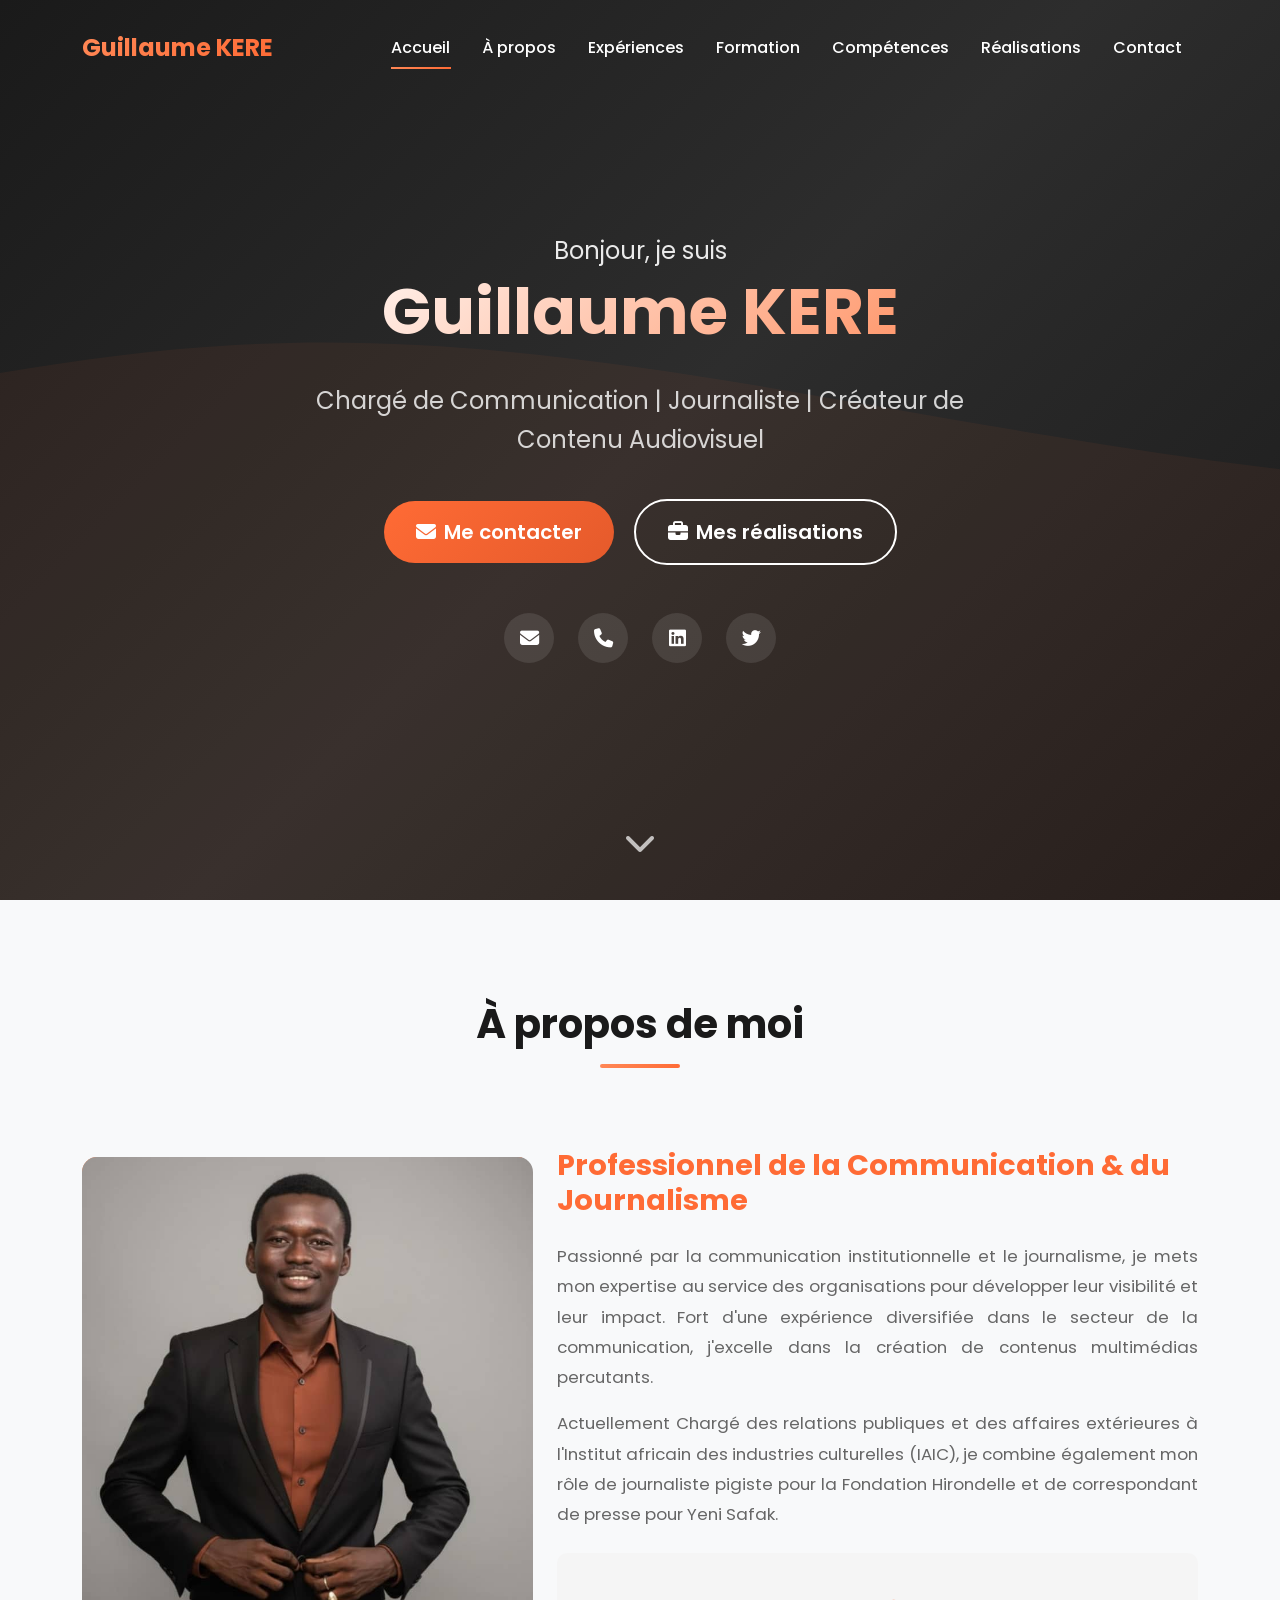
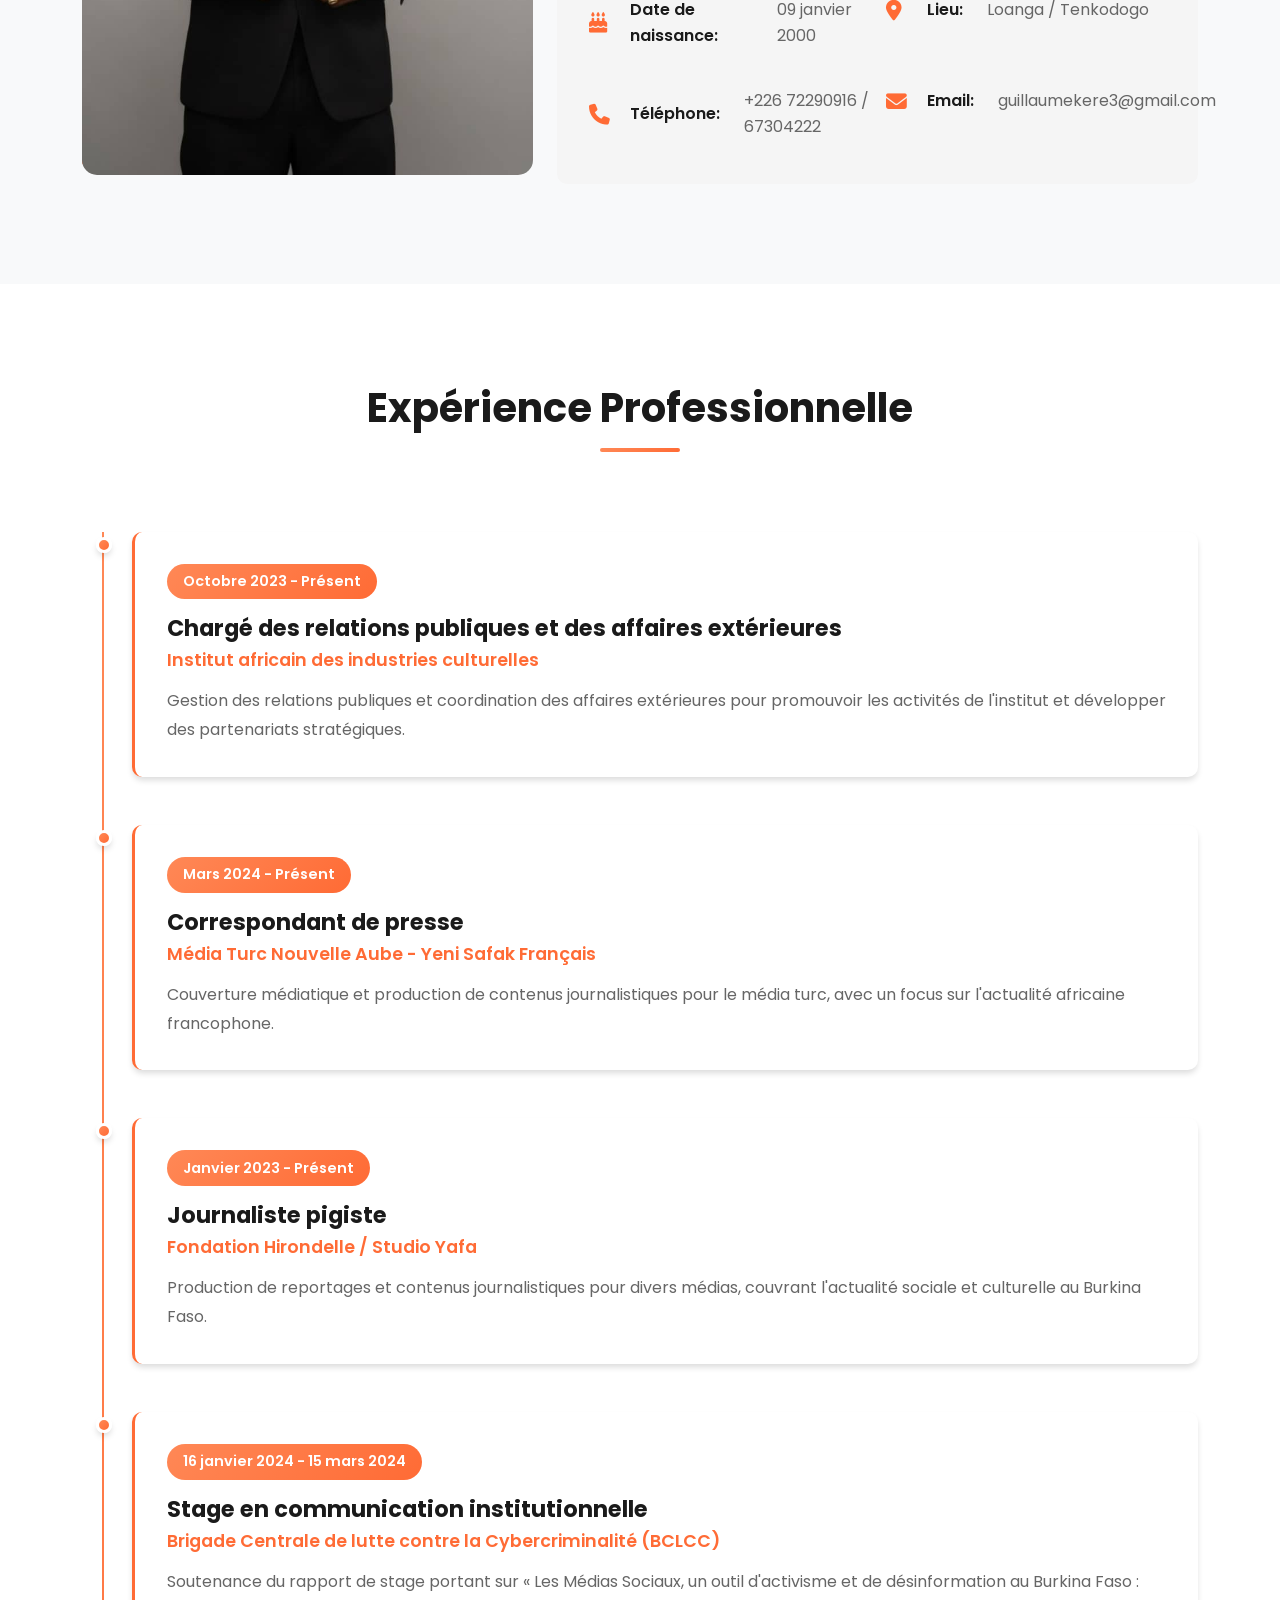
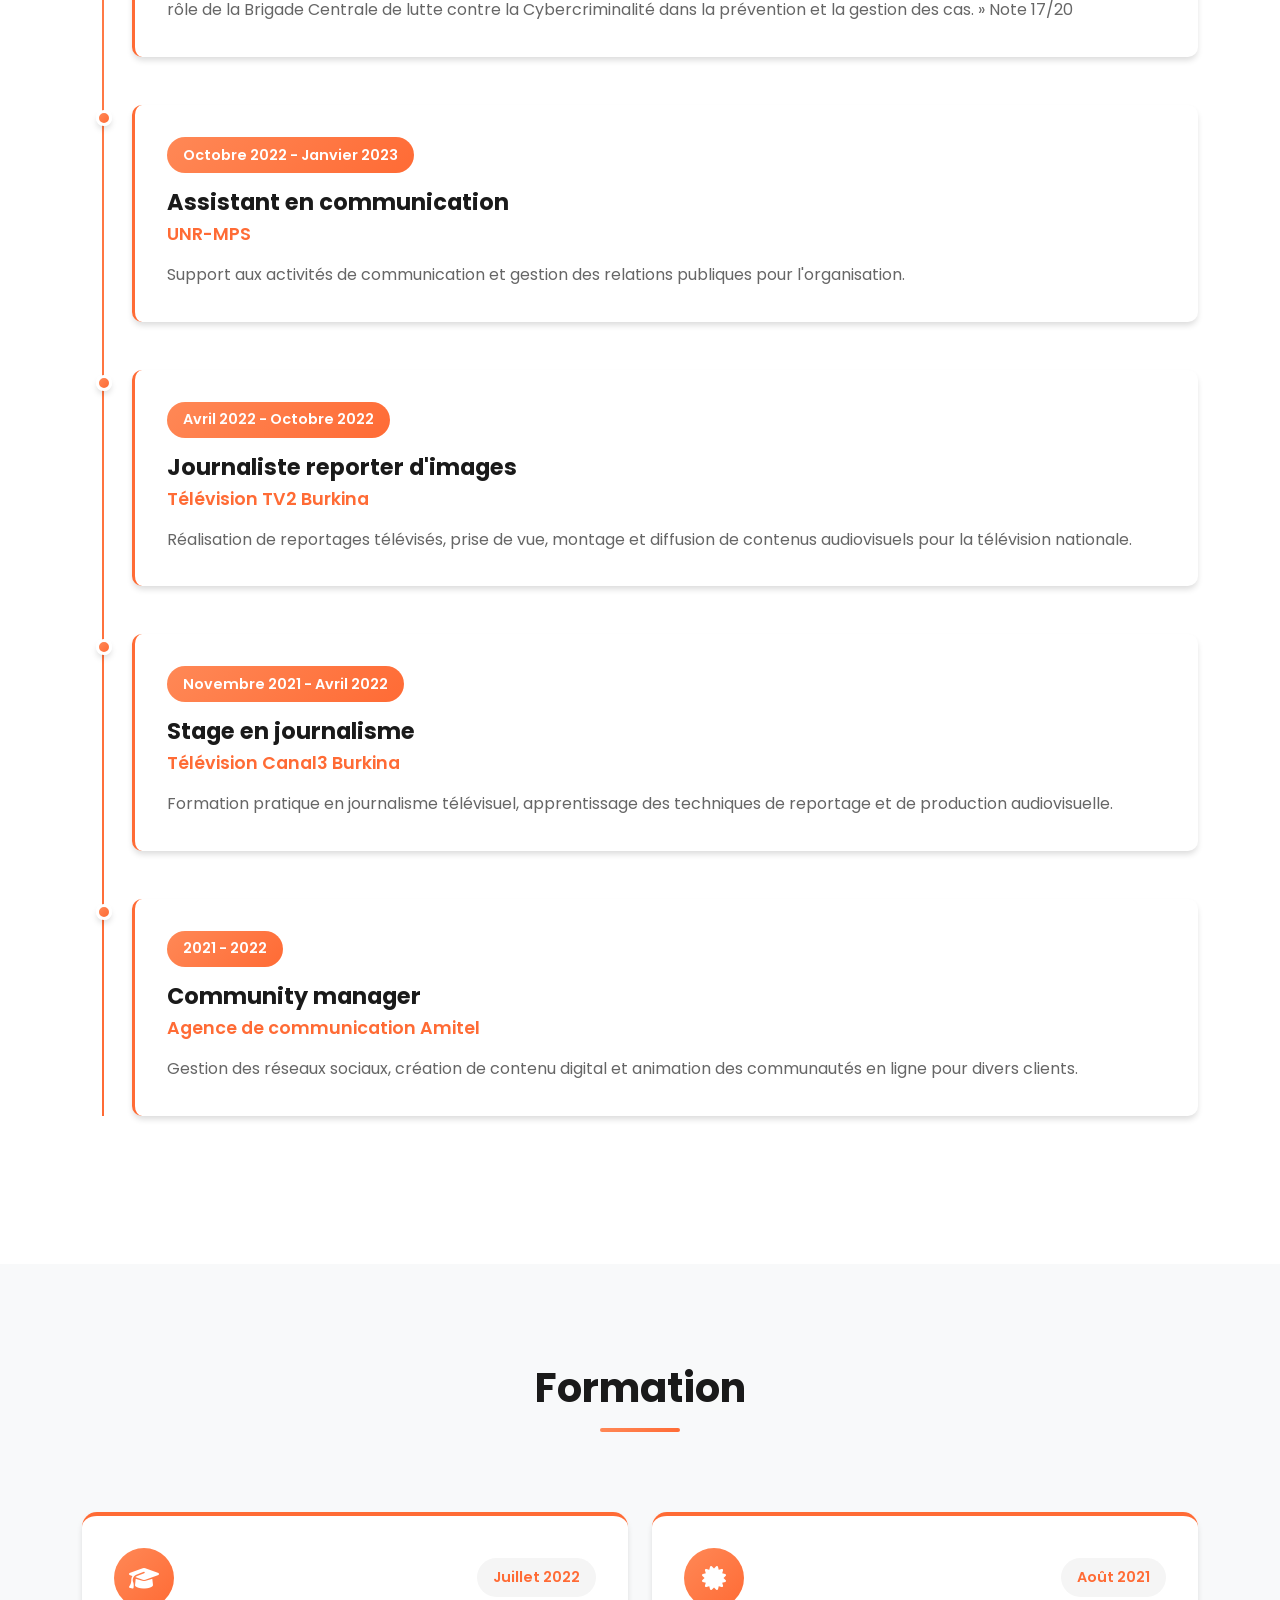
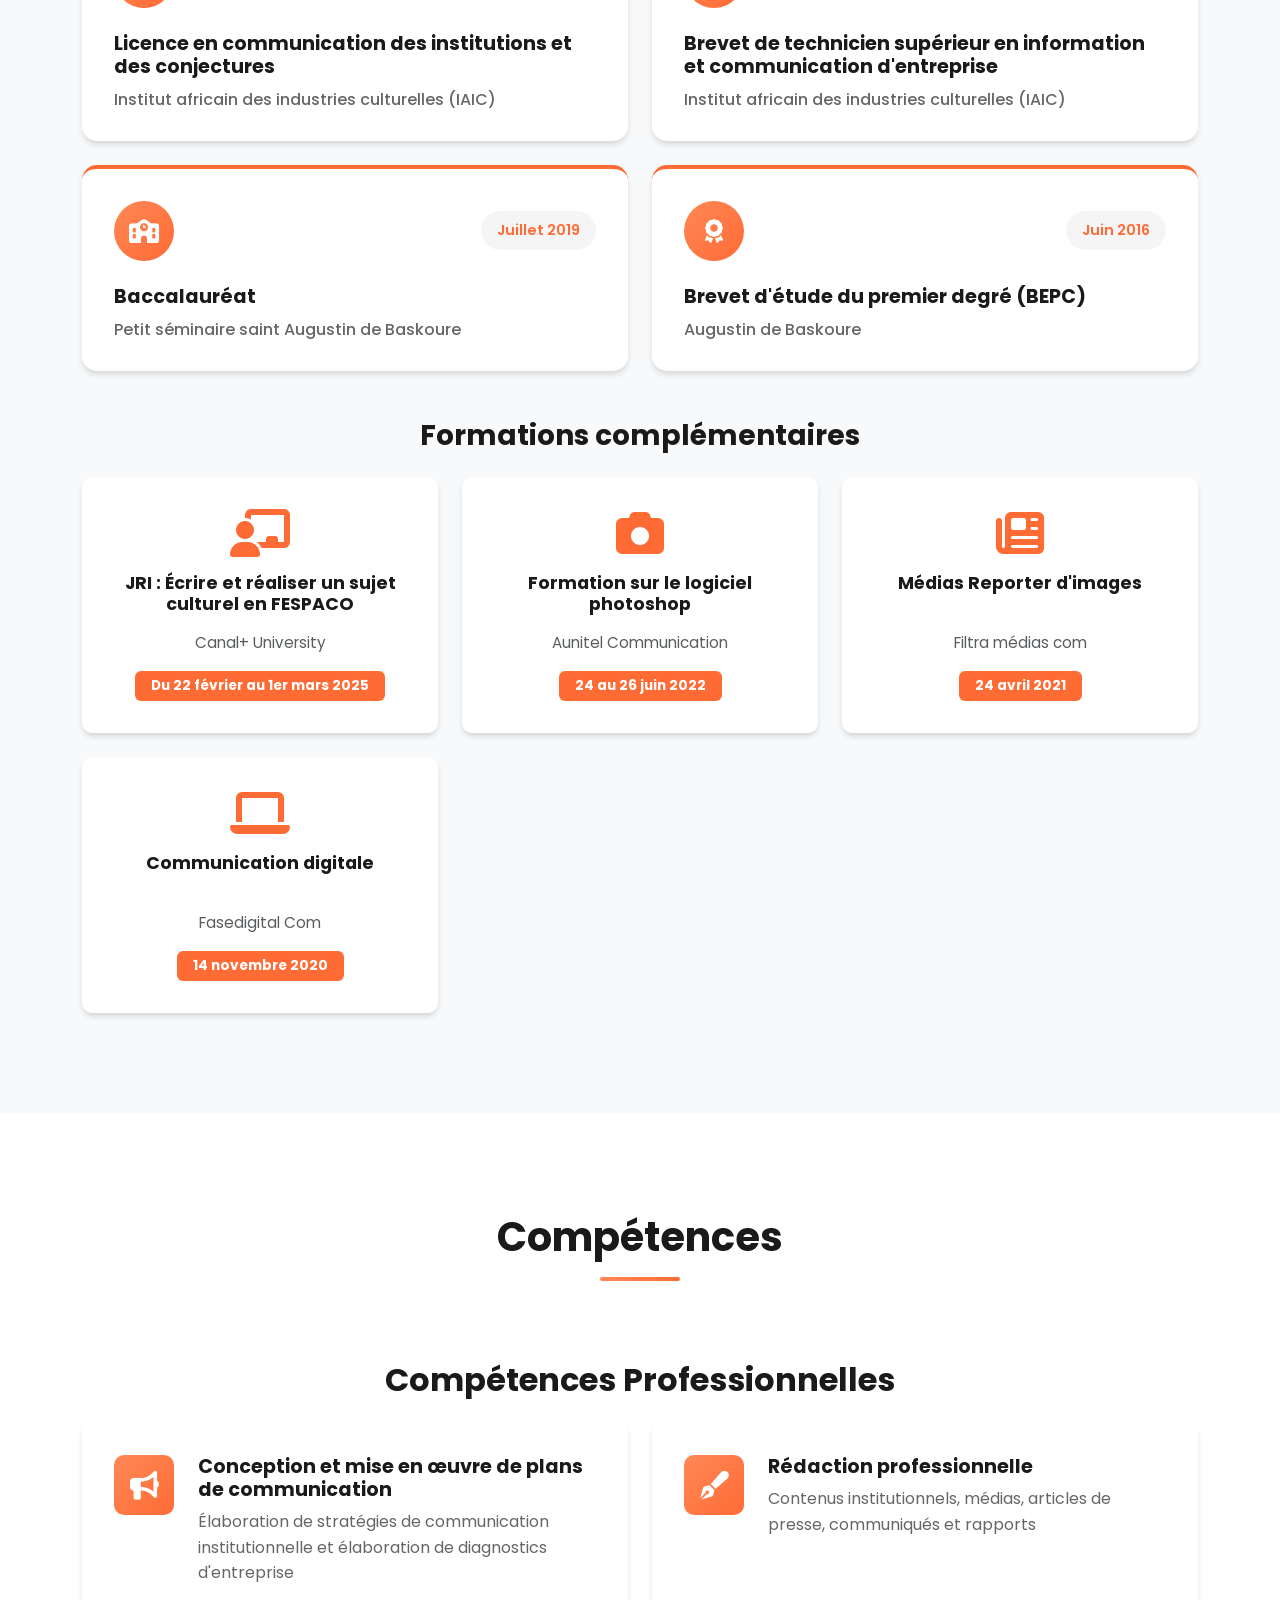
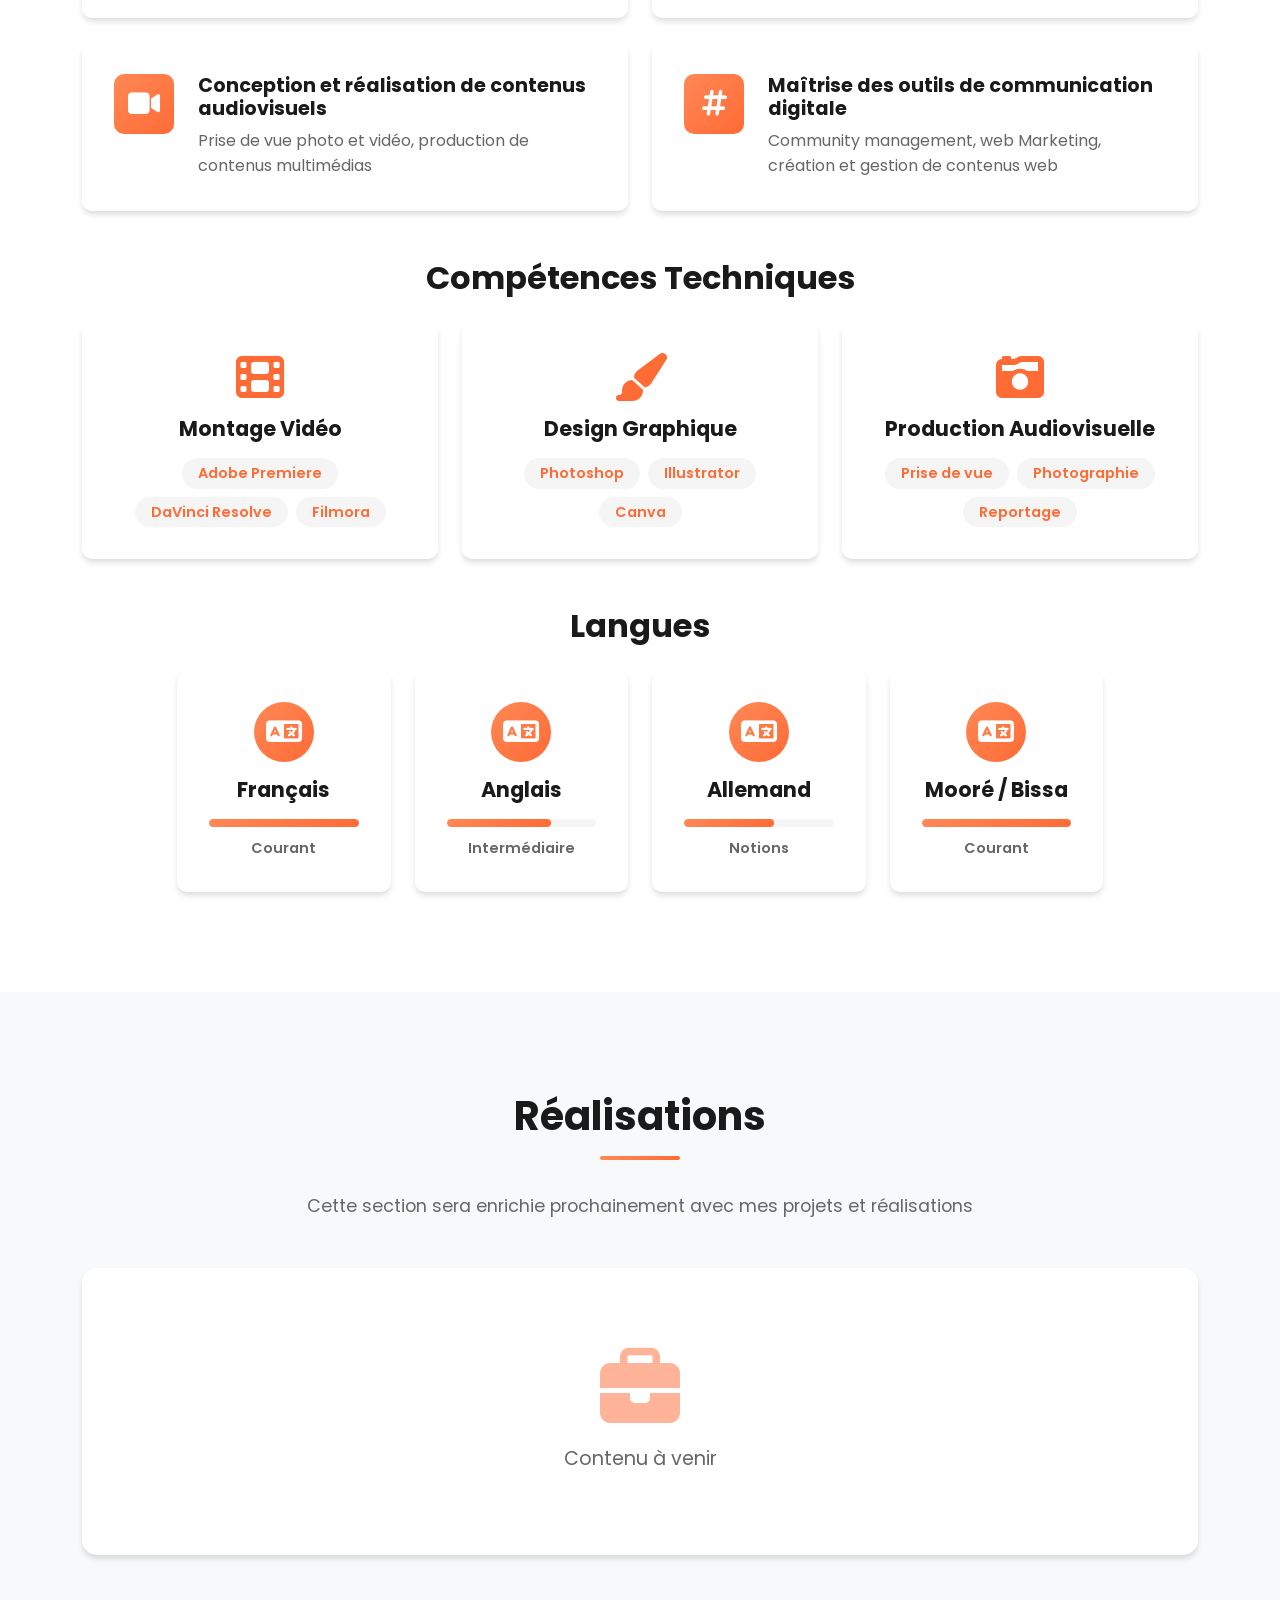
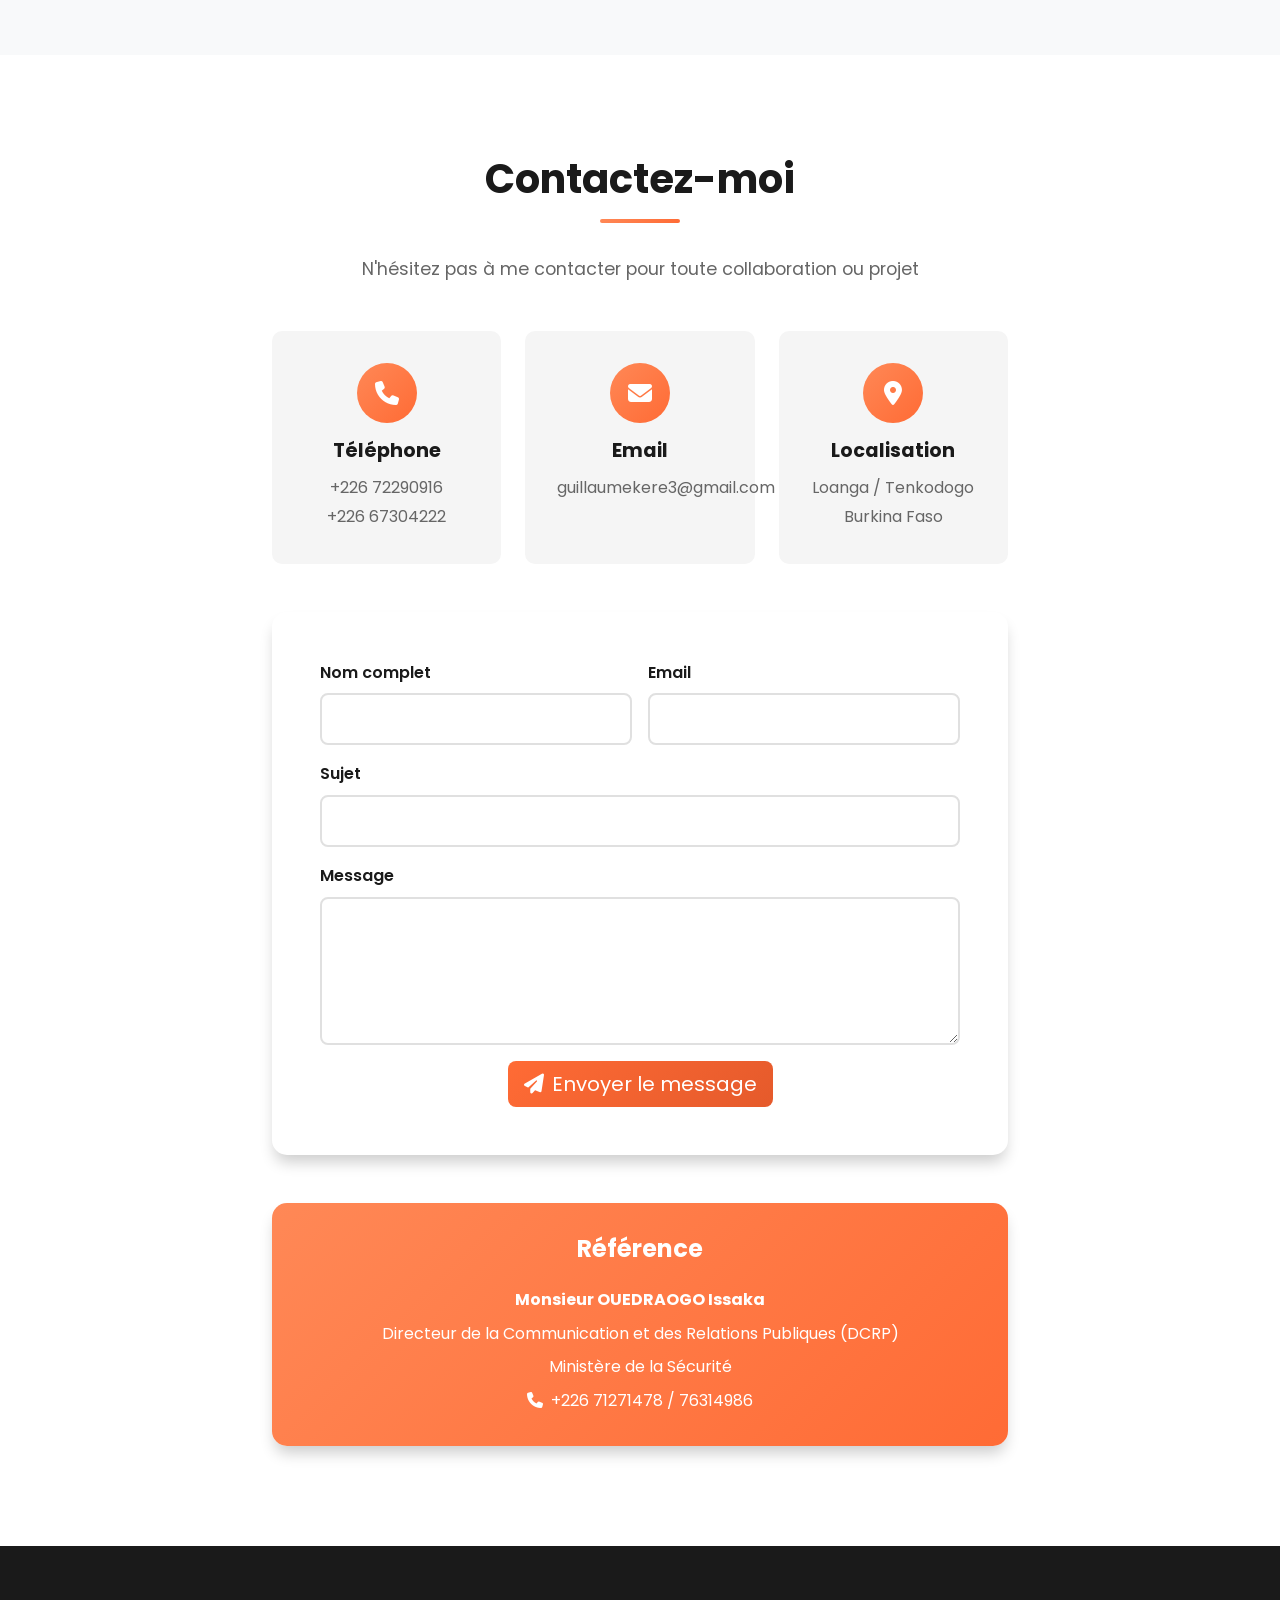
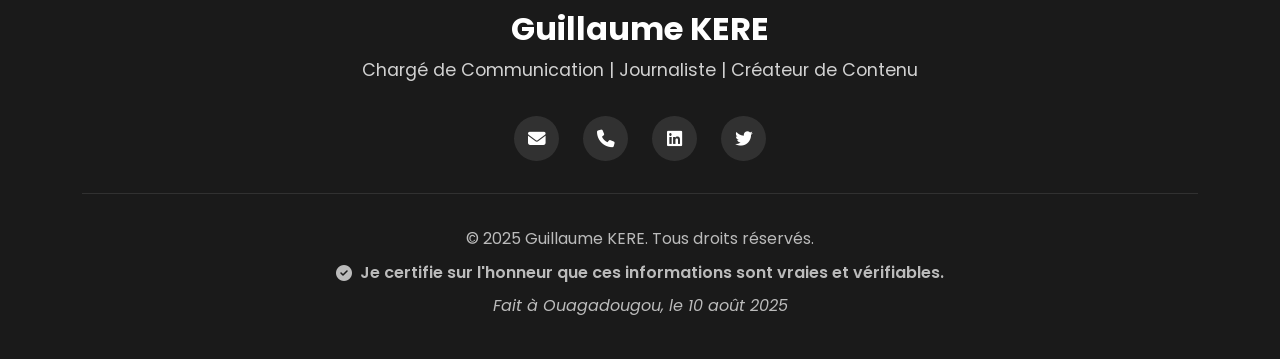
==== commit 470f10b2: "Change font to Poppins for modern look" ====
--- a/index.html
+++ b/index.html
@@ -14,6 +14,10 @@
     <link rel="stylesheet" href="https://cdnjs.cloudflare.com/ajax/libs/font-awesome/6.5.1/css/all.min.css">
     <!-- AOS Animation -->
     <link href="https://unpkg.com/aos@2.3.1/dist/aos.css" rel="stylesheet">
+    <!-- Google Fonts - Poppins -->
+    <link rel="preconnect" href="https://fonts.googleapis.com">
+    <link rel="preconnect" href="https://fonts.gstatic.com" crossorigin>
+    <link href="https://fonts.googleapis.com/css2?family=Poppins:wght@300;400;500;600;700;800&display=swap" rel="stylesheet">
     <!-- Custom CSS -->
     <link rel="stylesheet" href="assets/css/style.css">
 </head>
--- a/assets/css/style.css
+++ b/assets/css/style.css
@@ -36,7 +36,7 @@
 }
 
 body {
-    font-family: 'Segoe UI', Tahoma, Geneva, Verdana, sans-serif;
+    font-family: 'Poppins', -apple-system, BlinkMacSystemFont, 'Segoe UI', sans-serif;
     color: var(--text-dark);
     line-height: 1.6;
     overflow-x: hidden;
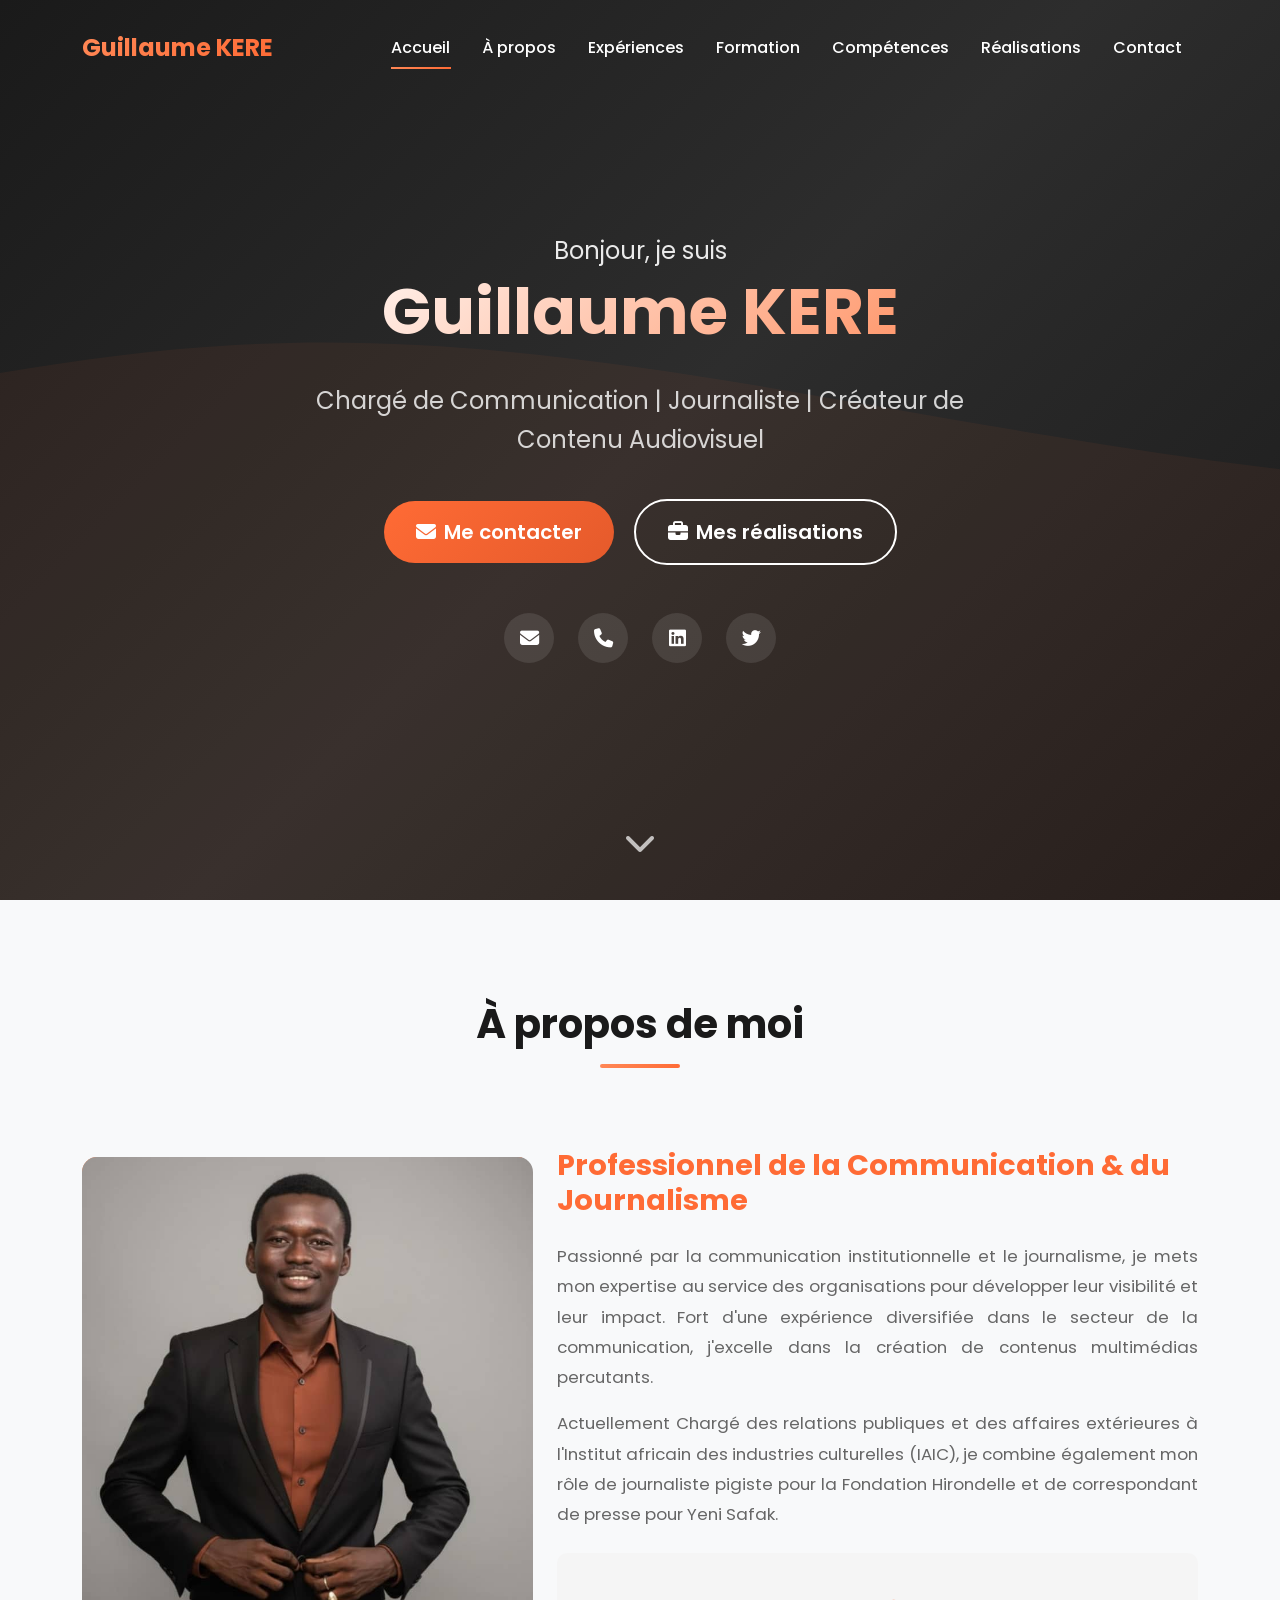
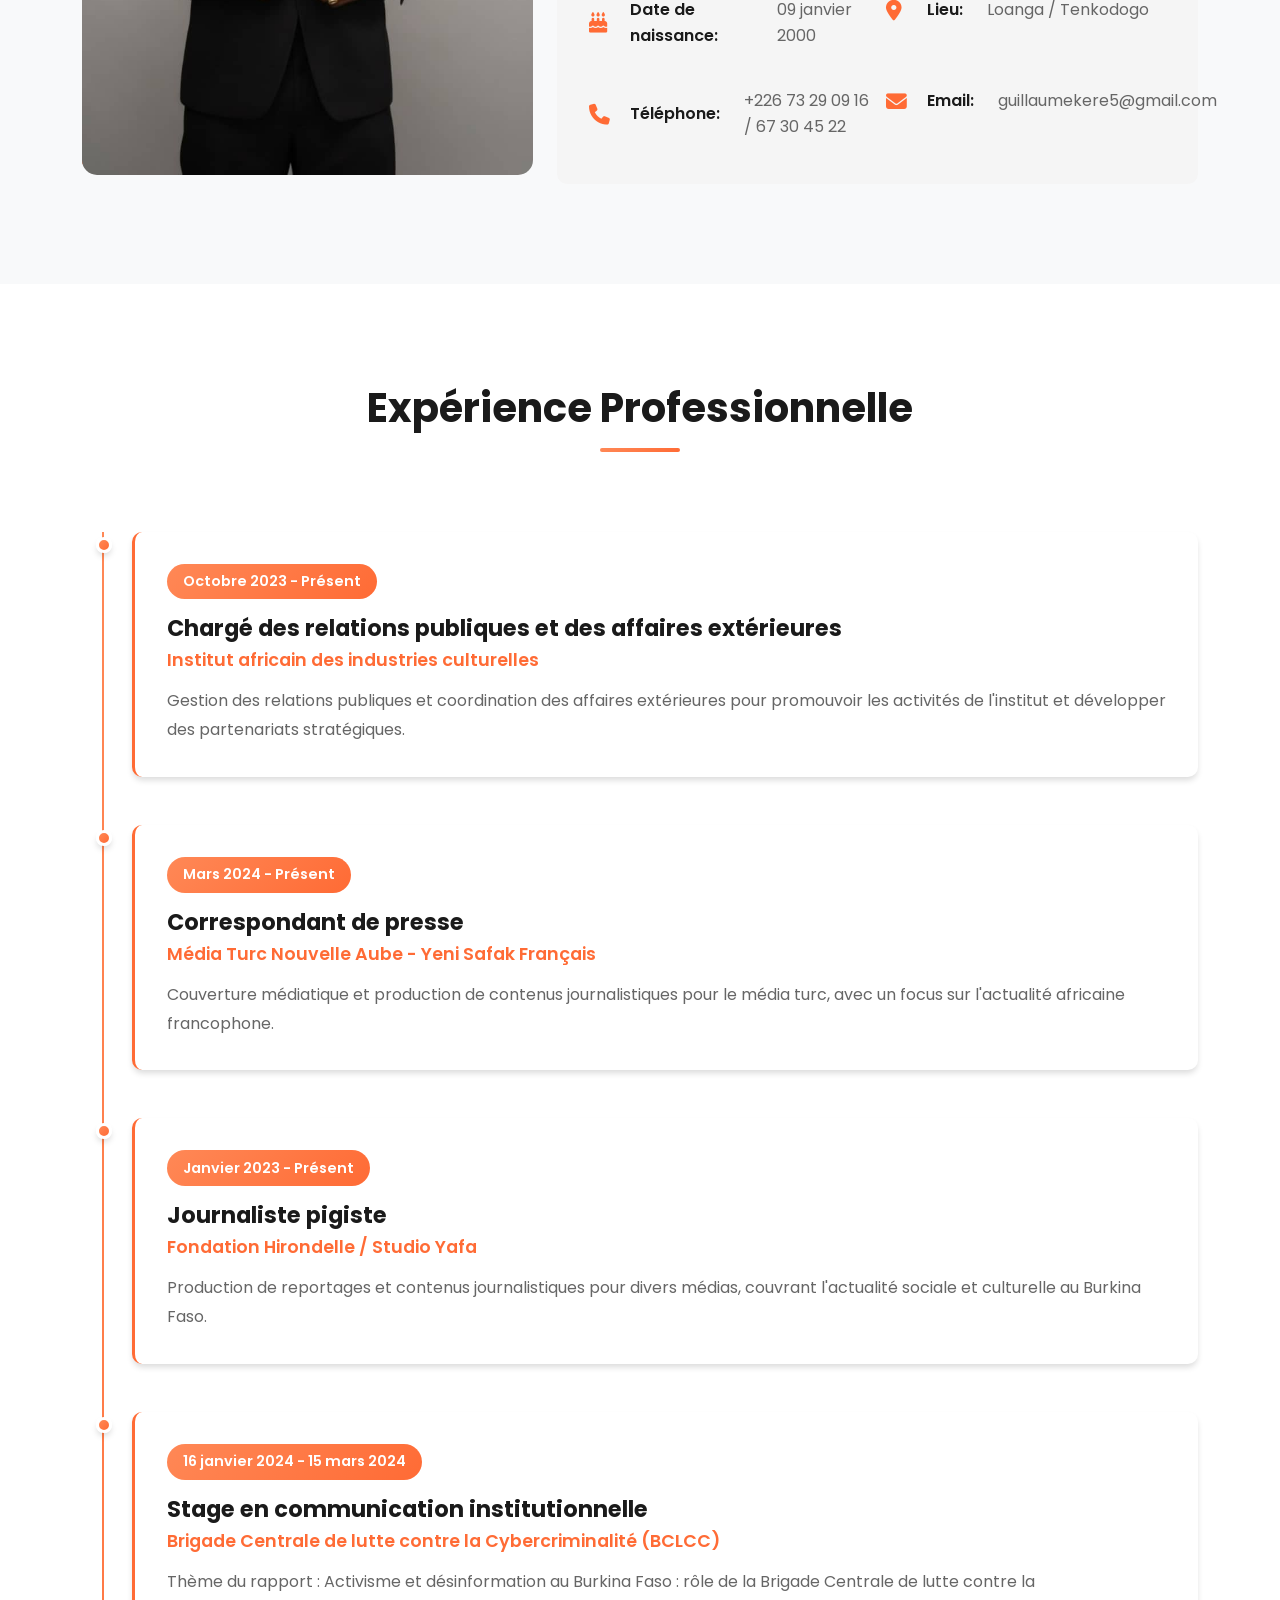
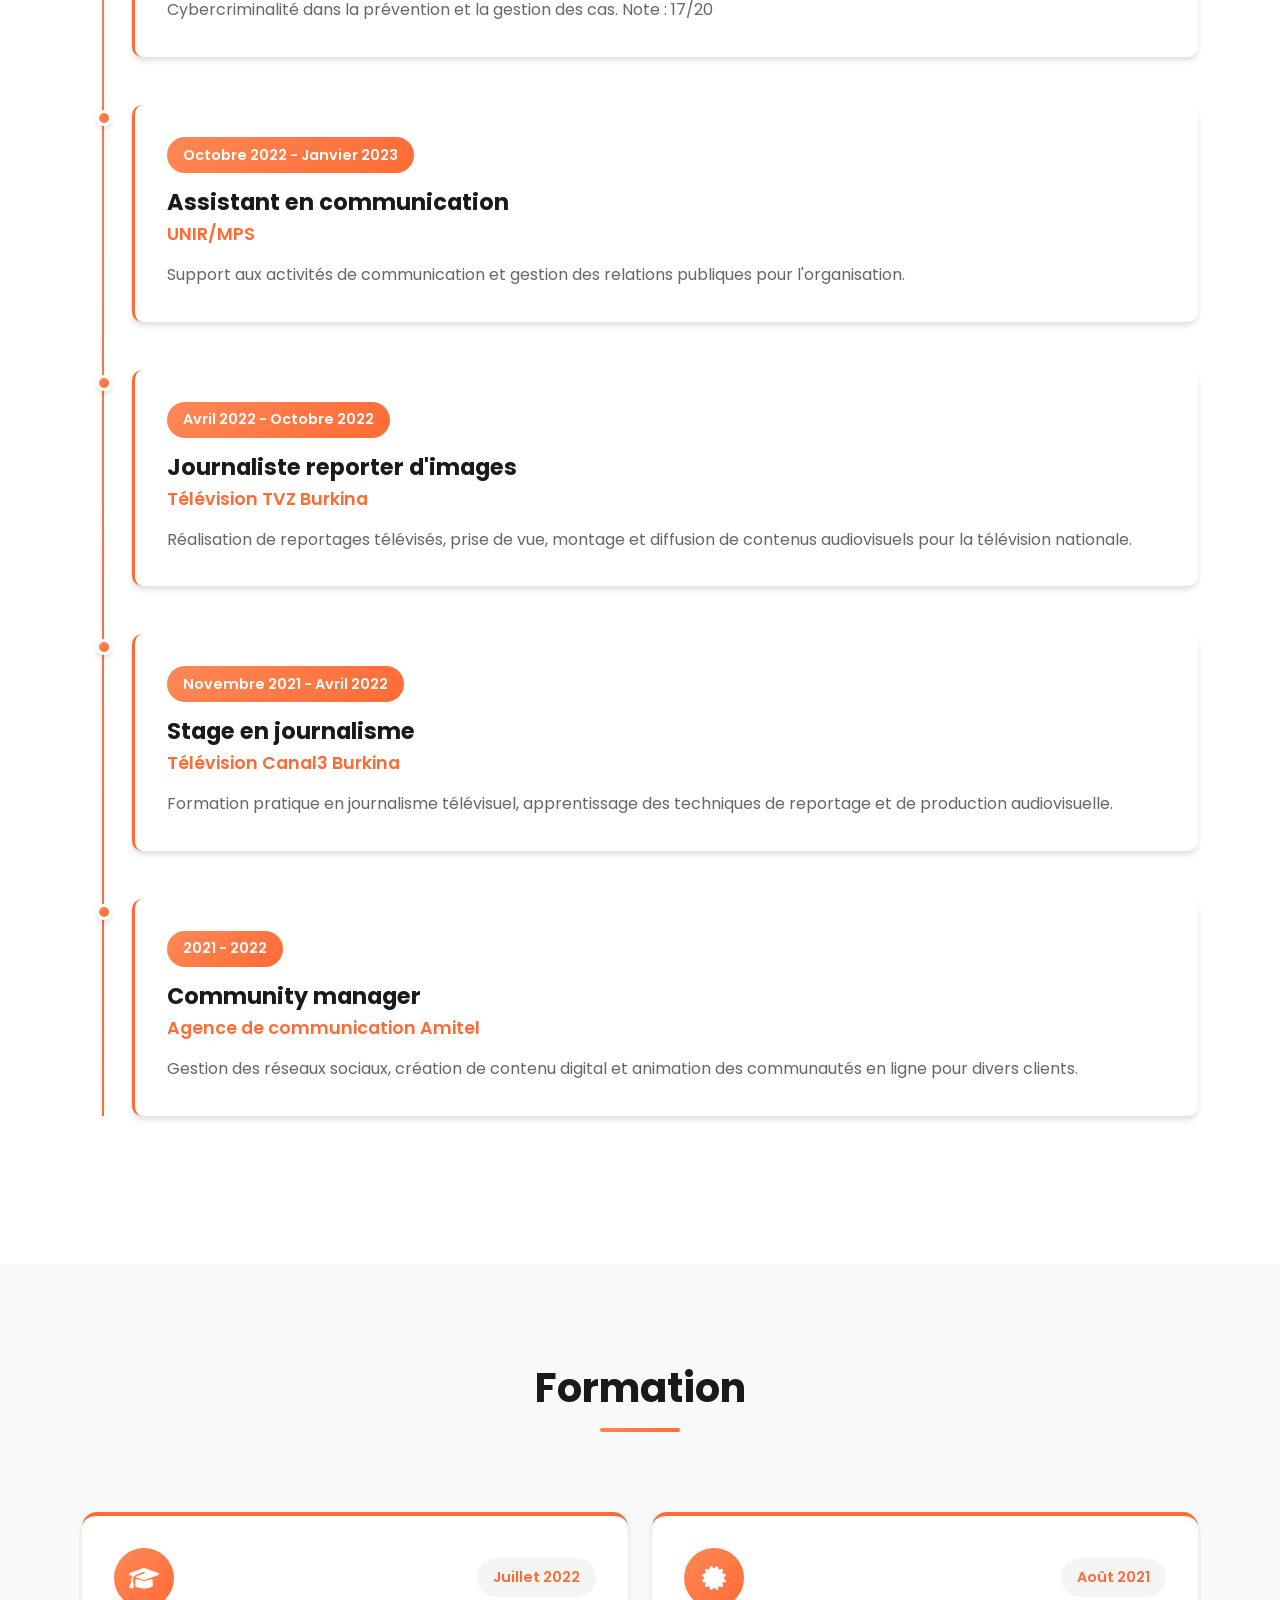
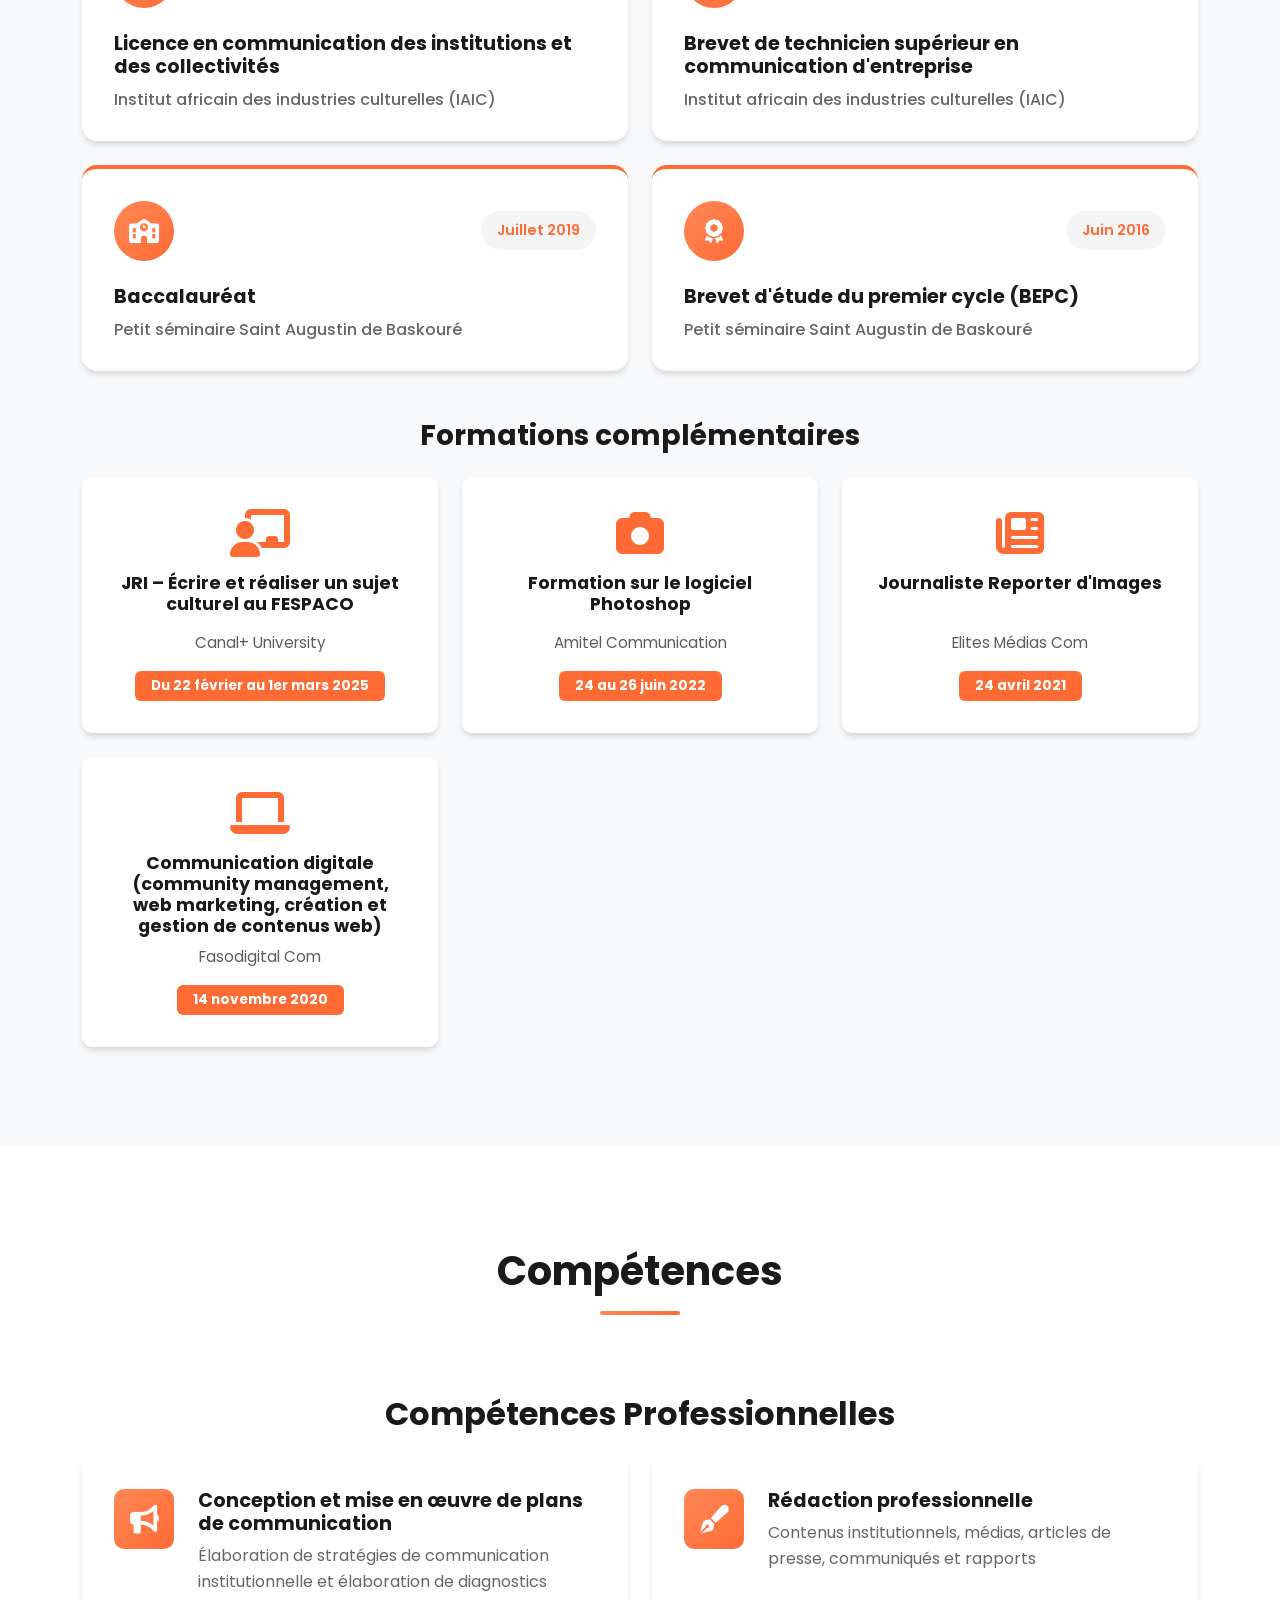
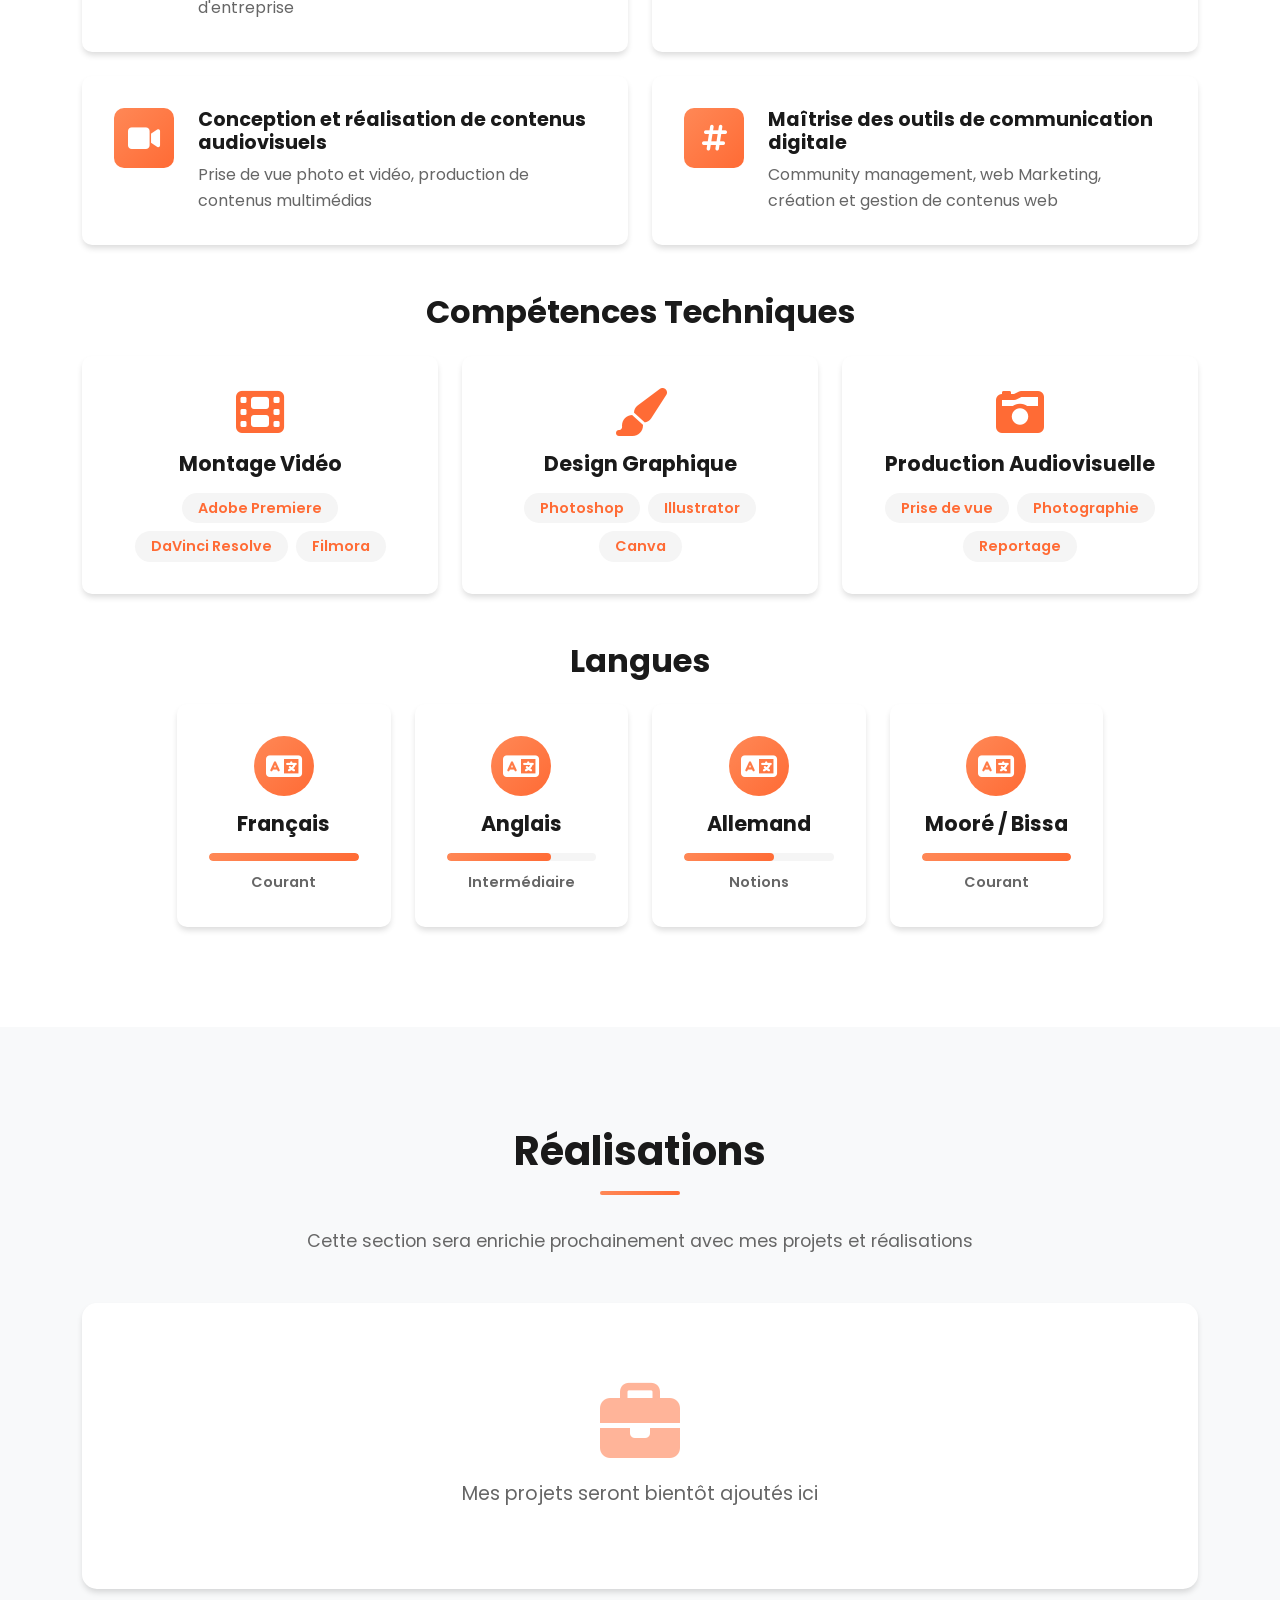
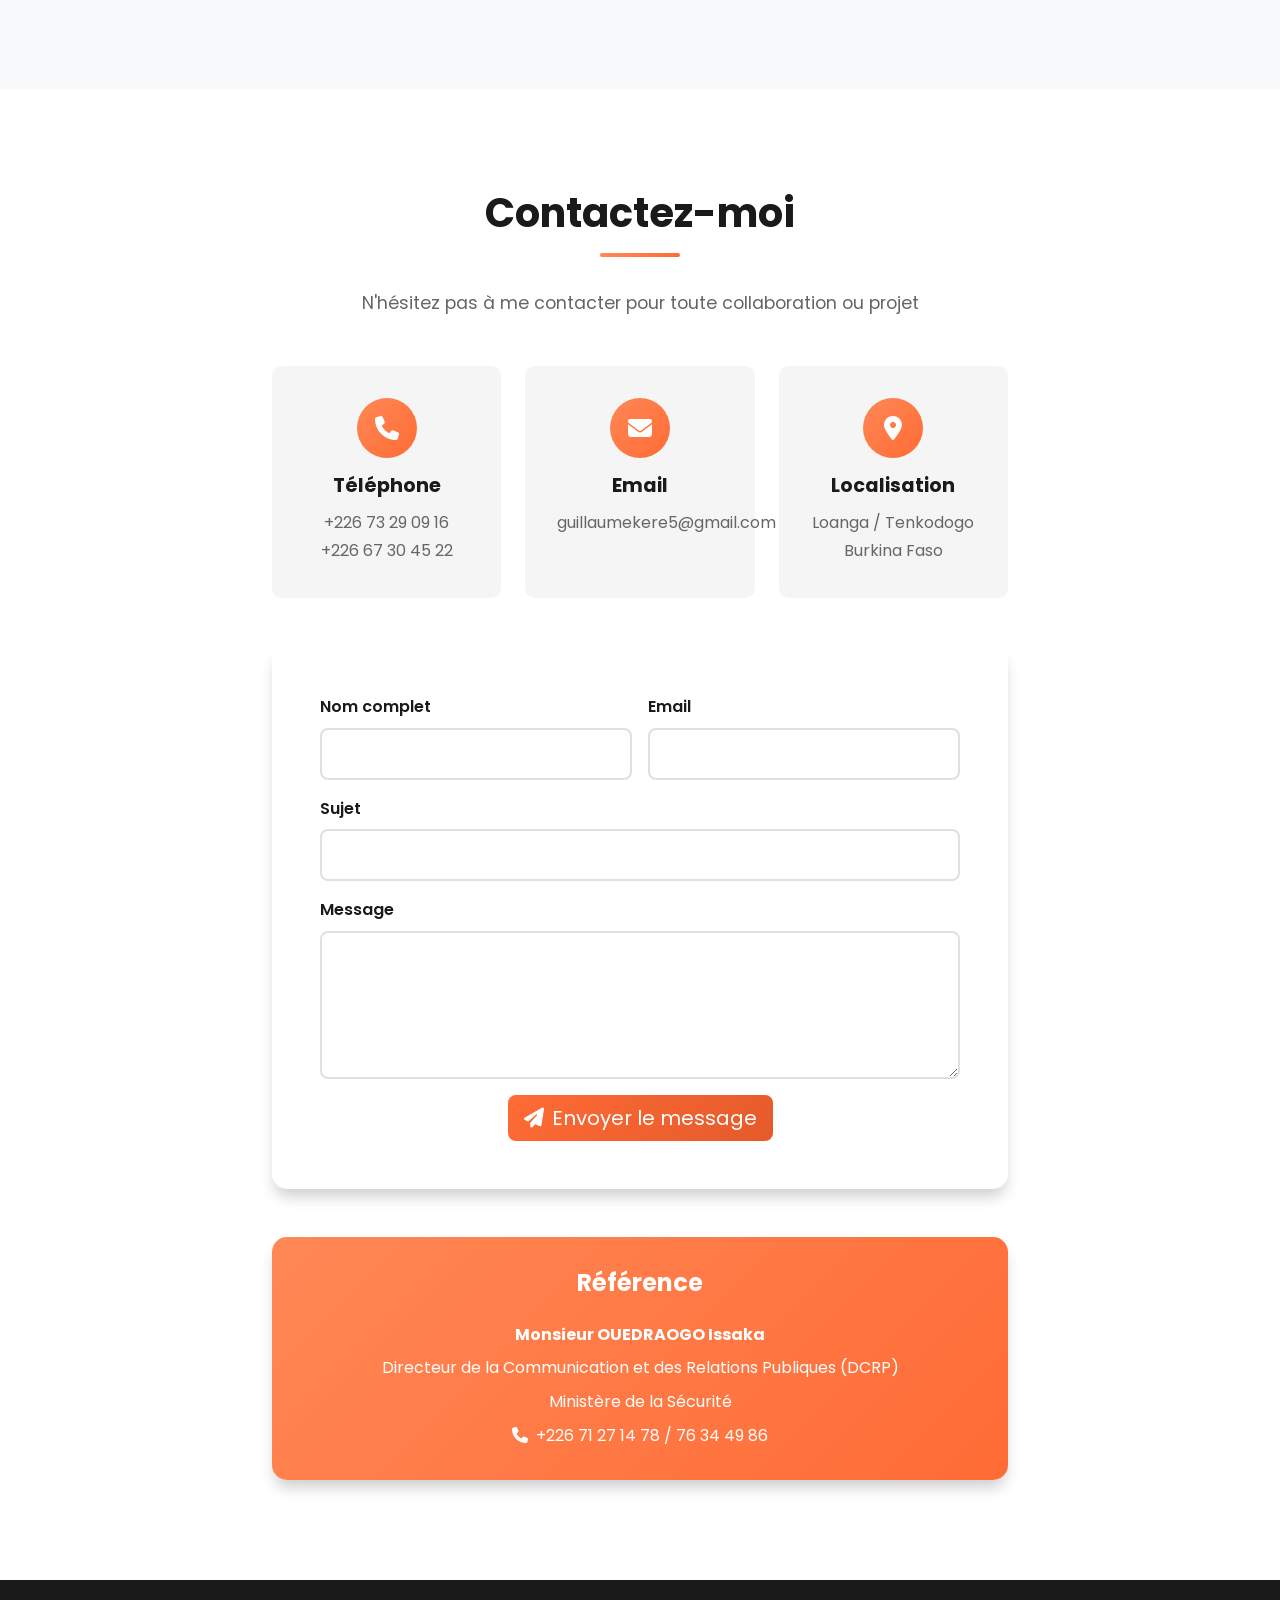
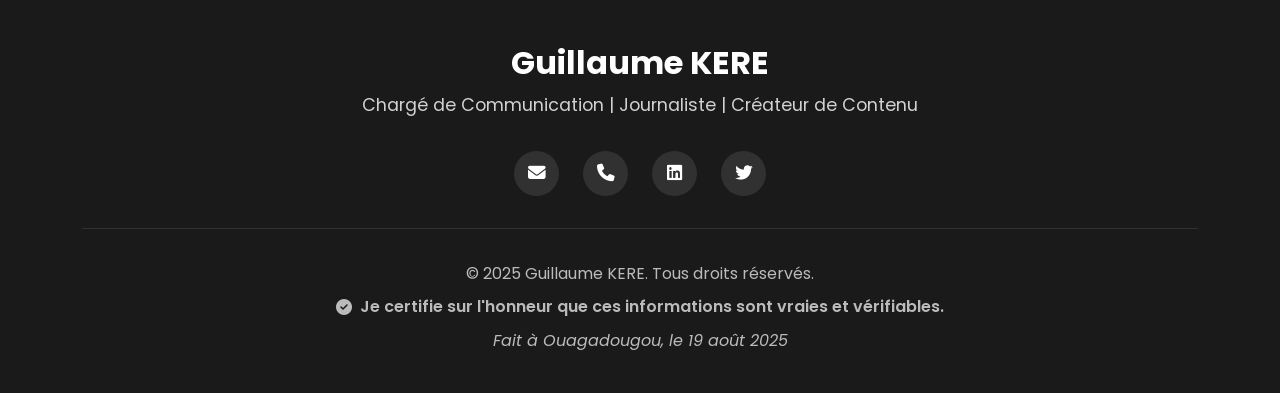
==== commit 680f35a6: "Correction des fautes d'orthographe et mise à jour des informations du CV" ====
--- a/index.html
+++ b/index.html
@@ -82,10 +82,10 @@
                         </a>
                     </div>
                     <div class="hero-social" data-aos="fade-up" data-aos-delay="300">
-                        <a href="mailto:guillaumekere3@gmail.com" class="social-link" aria-label="Email">
+                        <a href="mailto:guillaumekere5@gmail.com" class="social-link" aria-label="Email">
                             <i class="fas fa-envelope"></i>
                         </a>
-                        <a href="tel:+22672290916" class="social-link" aria-label="Téléphone">
+                        <a href="tel:+22673290916" class="social-link" aria-label="Téléphone">
                             <i class="fas fa-phone"></i>
                         </a>
                         <a href="#" class="social-link" aria-label="LinkedIn">
@@ -156,14 +156,14 @@
                                     <div class="info-item">
                                         <i class="fas fa-phone text-primary"></i>
                                         <span class="info-label">Téléphone:</span>
-                                        <span class="info-value">+226 72290916 / 67304222</span>
+                                        <span class="info-value">+226 73 29 09 16 / 67 30 45 22</span>
                                     </div>
                                 </div>
                                 <div class="col-md-6">
                                     <div class="info-item">
                                         <i class="fas fa-envelope text-primary"></i>
                                         <span class="info-label">Email:</span>
-                                        <span class="info-value">guillaumekere3@gmail.com</span>
+                                        <span class="info-value">guillaumekere5@gmail.com</span>
                                     </div>
                                 </div>
                             </div>
@@ -236,10 +236,9 @@
                                 <h4 class="timeline-title">Stage en communication institutionnelle</h4>
                                 <h5 class="timeline-organization">Brigade Centrale de lutte contre la Cybercriminalité (BCLCC)</h5>
                                 <p class="timeline-description">
-                                    Soutenance du rapport de stage portant sur « Les Médias Sociaux, un outil 
-                                    d'activisme et de désinformation au Burkina Faso : rôle de la Brigade Centrale 
-                                    de lutte contre la Cybercriminalité dans la prévention et la gestion des cas. » 
-                                    Note 17/20
+                                    Thème du rapport : Activisme et désinformation au Burkina Faso : rôle de la Brigade Centrale 
+                                    de lutte contre la Cybercriminalité dans la prévention et la gestion des cas. 
+                                    Note : 17/20
                                 </p>
                             </div>
                         </div>
@@ -250,7 +249,7 @@
                             <div class="timeline-content">
                                 <div class="timeline-date">Octobre 2022 - Janvier 2023</div>
                                 <h4 class="timeline-title">Assistant en communication</h4>
-                                <h5 class="timeline-organization">UNR-MPS</h5>
+                                <h5 class="timeline-organization">UNIR/MPS</h5>
                                 <p class="timeline-description">
                                     Support aux activités de communication et gestion des relations publiques 
                                     pour l'organisation.
@@ -264,7 +263,7 @@
                             <div class="timeline-content">
                                 <div class="timeline-date">Avril 2022 - Octobre 2022</div>
                                 <h4 class="timeline-title">Journaliste reporter d'images</h4>
-                                <h5 class="timeline-organization">Télévision TV2 Burkina</h5>
+                                <h5 class="timeline-organization">Télévision TVZ Burkina</h5>
                                 <p class="timeline-description">
                                     Réalisation de reportages télévisés, prise de vue, montage et diffusion 
                                     de contenus audiovisuels pour la télévision nationale.
@@ -325,7 +324,7 @@
                             <div class="education-date">Juillet 2022</div>
                         </div>
                         <div class="education-card-body">
-                            <h4 class="education-title">Licence en communication des institutions et des conjectures</h4>
+                            <h4 class="education-title">Licence en communication des institutions et des collectivités</h4>
                             <h5 class="education-institution">Institut africain des industries culturelles (IAIC)</h5>
                         </div>
                     </div>
@@ -341,7 +340,7 @@
                             <div class="education-date">Août 2021</div>
                         </div>
                         <div class="education-card-body">
-                            <h4 class="education-title">Brevet de technicien supérieur en information et communication d'entreprise</h4>
+                            <h4 class="education-title">Brevet de technicien supérieur en communication d'entreprise</h4>
                             <h5 class="education-institution">Institut africain des industries culturelles (IAIC)</h5>
                         </div>
                     </div>
@@ -358,7 +357,7 @@
                         </div>
                         <div class="education-card-body">
                             <h4 class="education-title">Baccalauréat</h4>
-                            <h5 class="education-institution">Petit séminaire saint Augustin de Baskoure</h5>
+                            <h5 class="education-institution">Petit séminaire Saint Augustin de Baskouré</h5>
                         </div>
                     </div>
                 </div>
@@ -373,8 +372,8 @@
                             <div class="education-date">Juin 2016</div>
                         </div>
                         <div class="education-card-body">
-                            <h4 class="education-title">Brevet d'étude du premier degré (BEPC)</h4>
-                            <h5 class="education-institution">Augustin de Baskoure</h5>
+                            <h4 class="education-title">Brevet d'étude du premier cycle (BEPC)</h4>
+                            <h5 class="education-institution">Petit séminaire Saint Augustin de Baskouré</h5>
                         </div>
                     </div>
                 </div>
@@ -388,7 +387,7 @@
                         <div class="col-lg-4" data-aos="fade-up">
                             <div class="training-card">
                                 <i class="fas fa-chalkboard-teacher"></i>
-                                <h5>JRI : Écrire et réaliser un sujet culturel en FESPACO</h5>
+                                <h5>JRI – Écrire et réaliser un sujet culturel au FESPACO</h5>
                                 <p class="text-muted">Canal+ University</p>
                                 <span class="badge bg-primary">Du 22 février au 1er mars 2025</span>
                             </div>
@@ -396,24 +395,24 @@
                         <div class="col-lg-4" data-aos="fade-up" data-aos-delay="100">
                             <div class="training-card">
                                 <i class="fas fa-camera"></i>
-                                <h5>Formation sur le logiciel photoshop</h5>
-                                <p class="text-muted">Aunitel Communication</p>
+                                <h5>Formation sur le logiciel Photoshop</h5>
+                                <p class="text-muted">Amitel Communication</p>
                                 <span class="badge bg-primary">24 au 26 juin 2022</span>
                             </div>
                         </div>
                         <div class="col-lg-4" data-aos="fade-up" data-aos-delay="200">
                             <div class="training-card">
                                 <i class="fas fa-newspaper"></i>
-                                <h5>Médias Reporter d'images</h5>
-                                <p class="text-muted">Filtra médias com</p>
+                                <h5>Journaliste Reporter d'Images</h5>
+                                <p class="text-muted">Elites Médias Com</p>
                                 <span class="badge bg-primary">24 avril 2021</span>
                             </div>
                         </div>
                         <div class="col-lg-4" data-aos="fade-up" data-aos-delay="300">
                             <div class="training-card">
                                 <i class="fas fa-laptop"></i>
-                                <h5>Communication digitale</h5>
-                                <p class="text-muted">Fasedigital Com</p>
+                                <h5>Communication digitale (community management, web marketing, création et gestion de contenus web)</h5>
+                                <p class="text-muted">Fasodigital Com</p>
                                 <span class="badge bg-primary">14 novembre 2020</span>
                             </div>
                         </div>
@@ -643,7 +642,7 @@
                                     <i class="fas fa-phone"></i>
                                 </div>
                                 <h5>Téléphone</h5>
-                                <p>+226 72290916<br>+226 67304222</p>
+                                <p>+226 73 29 09 16<br>+226 67 30 45 22</p>
                             </div>
                         </div>
                         <div class="col-md-4" data-aos="fade-up" data-aos-delay="100">
@@ -652,7 +651,7 @@
                                     <i class="fas fa-envelope"></i>
                                 </div>
                                 <h5>Email</h5>
-                                <p>guillaumekere3@gmail.com</p>
+                                <p>guillaumekere5@gmail.com</p>
                             </div>
                         </div>
                         <div class="col-md-4" data-aos="fade-up" data-aos-delay="200">
@@ -714,7 +713,7 @@
                             <p class="mb-2">Directeur de la Communication et des Relations Publiques (DCRP)</p>
                             <p class="mb-2">Ministère de la Sécurité</p>
                             <p class="mb-0">
-                                <i class="fas fa-phone me-2"></i>+226 71271478 / 76314986
+                                <i class="fas fa-phone me-2"></i>+226 71 27 14 78 / 76 34 49 86
                             </p>
                         </div>
                     </div>
@@ -731,10 +730,10 @@
                     <h3 class="footer-name">Guillaume KERE</h3>
                     <p class="footer-tagline">Chargé de Communication | Journaliste | Créateur de Contenu</p>
                     <div class="footer-social">
-                        <a href="mailto:guillaumekere3@gmail.com" class="footer-social-link" aria-label="Email">
+                        <a href="mailto:guillaumekere5@gmail.com" class="footer-social-link" aria-label="Email">
                             <i class="fas fa-envelope"></i>
                         </a>
-                        <a href="tel:+22672290916" class="footer-social-link" aria-label="Téléphone">
+                        <a href="tel:+22673290916" class="footer-social-link" aria-label="Téléphone">
                             <i class="fas fa-phone"></i>
                         </a>
                         <a href="#" class="footer-social-link" aria-label="LinkedIn">
@@ -750,7 +749,7 @@
                             <i class="fas fa-check-circle me-2"></i>
                             Je certifie sur l'honneur que ces informations sont vraies et vérifiables.
                         </p>
-                        <p class="footer-location">Fait à Ouagadougou, le 10 août 2025</p>
+                        <p class="footer-location">Fait à Ouagadougou, le 19 août 2025</p>
                     </div>
                 </div>
             </div>
--- a/assets/css/style.css
+++ b/assets/css/style.css
@@ -738,6 +738,148 @@
     margin-bottom: 0;
 }
 
+.portfolio-item {
+    position: relative;
+    overflow: hidden;
+    border-radius: 15px;
+    box-shadow: var(--shadow-md);
+    transition: var(--transition);
+    height: 100%;
+}
+
+.portfolio-item:hover {
+    transform: translateY(-10px);
+    box-shadow: var(--shadow-xl);
+}
+
+.portfolio-image-wrapper {
+    position: relative;
+    width: 100%;
+    padding-bottom: 75%;
+    overflow: hidden;
+    background-color: var(--bg-light);
+}
+
+.portfolio-image {
+    position: absolute;
+    top: 0;
+    left: 0;
+    width: 100%;
+    height: 100%;
+    object-fit: cover;
+    transition: var(--transition);
+}
+
+.portfolio-image-placeholder {
+    position: absolute;
+    top: 0;
+    left: 0;
+    width: 100%;
+    height: 100%;
+    display: flex;
+    align-items: center;
+    justify-content: center;
+    background: linear-gradient(135deg, var(--bg-light), var(--border-color));
+}
+
+.portfolio-image-placeholder i {
+    font-size: 4rem;
+    color: var(--text-light);
+    opacity: 0.3;
+}
+
+.portfolio-overlay {
+    position: absolute;
+    top: 0;
+    left: 0;
+    width: 100%;
+    height: 100%;
+    background: linear-gradient(135deg, rgba(255, 107, 53, 0.95), rgba(229, 90, 43, 0.95));
+    display: flex;
+    align-items: center;
+    justify-content: center;
+    opacity: 0;
+    transition: var(--transition);
+    padding: 2rem;
+}
+
+.portfolio-item:hover .portfolio-overlay {
+    opacity: 1;
+}
+
+.portfolio-item:hover .portfolio-image {
+    transform: scale(1.1);
+}
+
+.portfolio-overlay-content {
+    text-align: center;
+    color: var(--text-white);
+}
+
+.portfolio-category {
+    display: inline-block;
+    padding: 0.4rem 1rem;
+    background-color: rgba(255, 255, 255, 0.2);
+    border-radius: 20px;
+    font-size: 0.9rem;
+    font-weight: 600;
+    margin-bottom: 0.75rem;
+    backdrop-filter: blur(10px);
+}
+
+.portfolio-title {
+    font-size: 1.5rem;
+    font-weight: 700;
+    color: var(--text-white);
+    margin-bottom: 0.5rem;
+}
+
+.portfolio-date {
+    font-size: 0.9rem;
+    color: rgba(255, 255, 255, 0.9);
+    margin-bottom: 0.75rem;
+}
+
+.portfolio-description {
+    font-size: 0.95rem;
+    color: rgba(255, 255, 255, 0.95);
+    margin-bottom: 1rem;
+    line-height: 1.6;
+    display: -webkit-box;
+    -webkit-line-clamp: 3;
+    -webkit-box-orient: vertical;
+    overflow: hidden;
+}
+
+.portfolio-tags {
+    display: flex;
+    flex-wrap: wrap;
+    gap: 0.5rem;
+    justify-content: center;
+    margin-bottom: 1rem;
+}
+
+.portfolio-tag {
+    padding: 0.25rem 0.75rem;
+    background-color: rgba(255, 255, 255, 0.2);
+    color: var(--text-white);
+    border-radius: 15px;
+    font-size: 0.8rem;
+    font-weight: 500;
+    backdrop-filter: blur(10px);
+}
+
+.portfolio-overlay .btn-primary {
+    background-color: var(--text-white);
+    color: var(--primary-color);
+    border: none;
+}
+
+.portfolio-overlay .btn-primary:hover {
+    background-color: var(--bg-light);
+    transform: translateY(-3px);
+}
+
 /* ============================================
    CONTACT SECTION
    ============================================ */
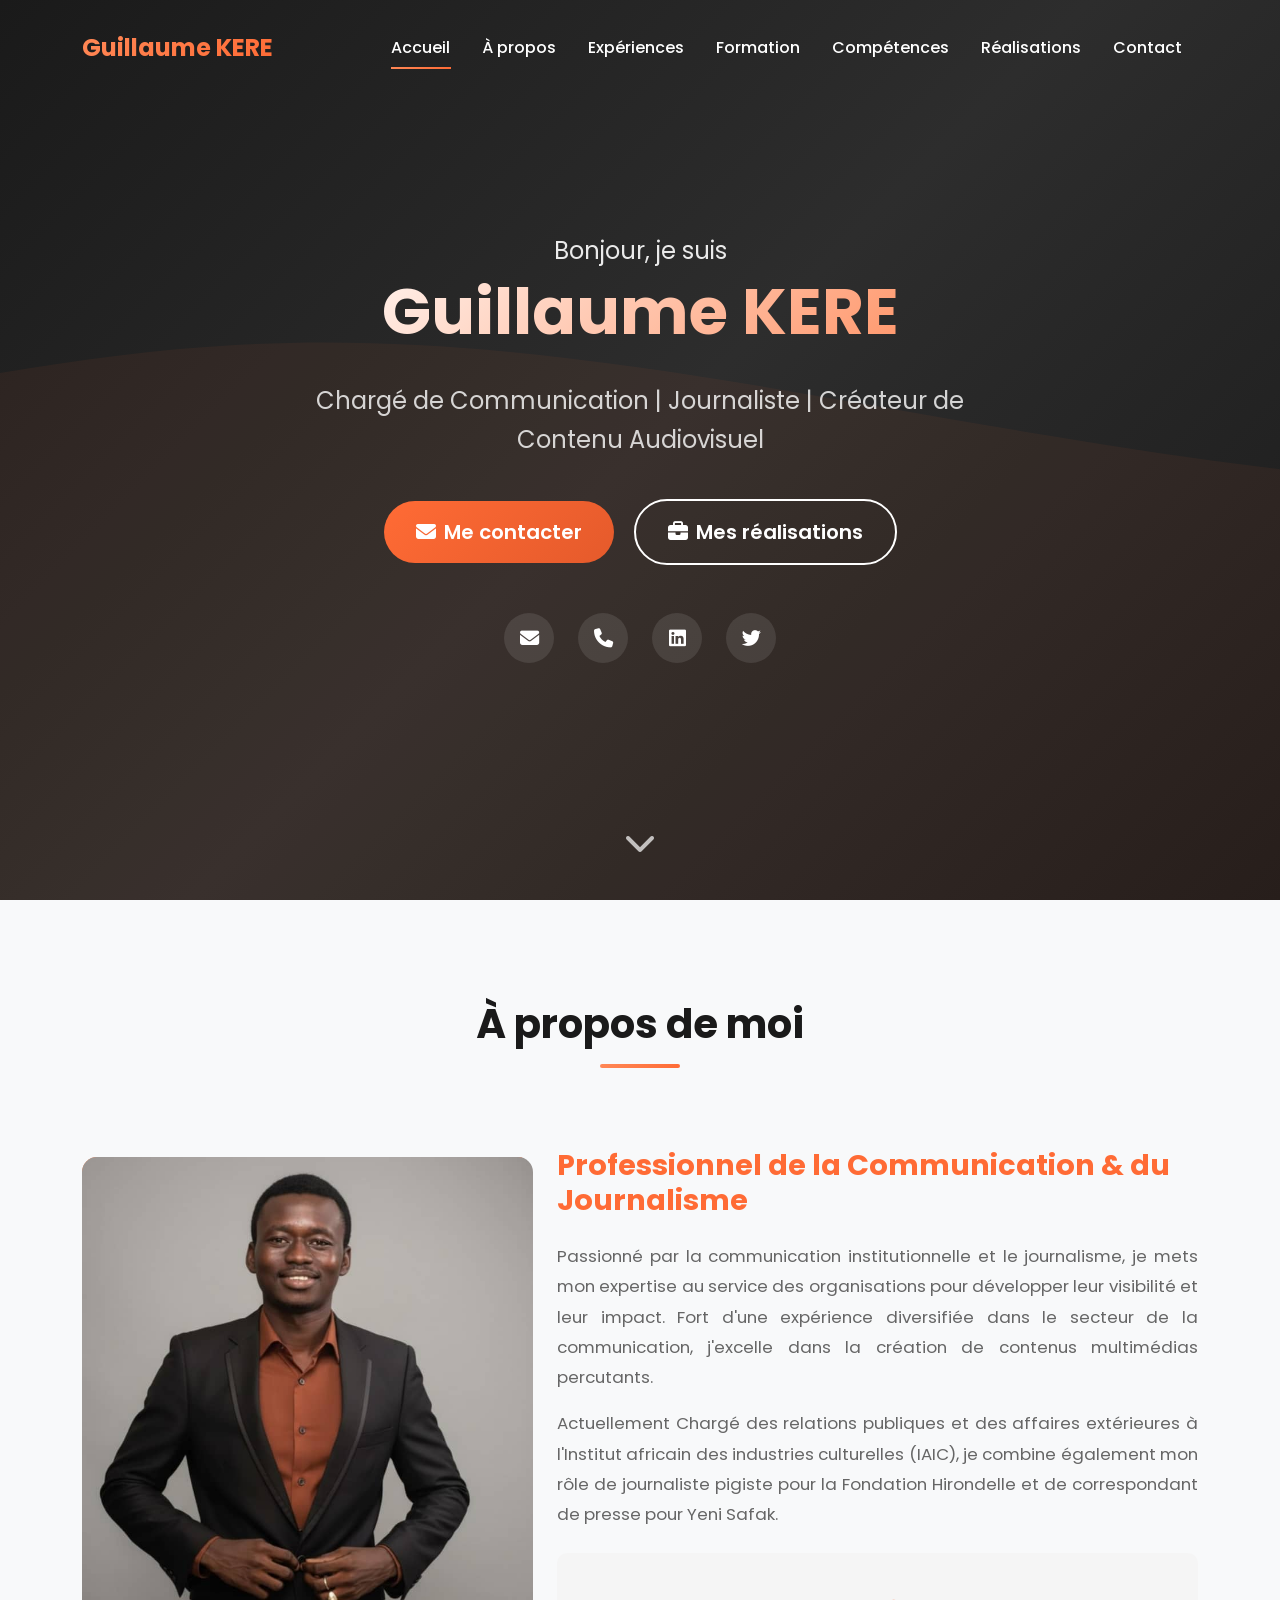
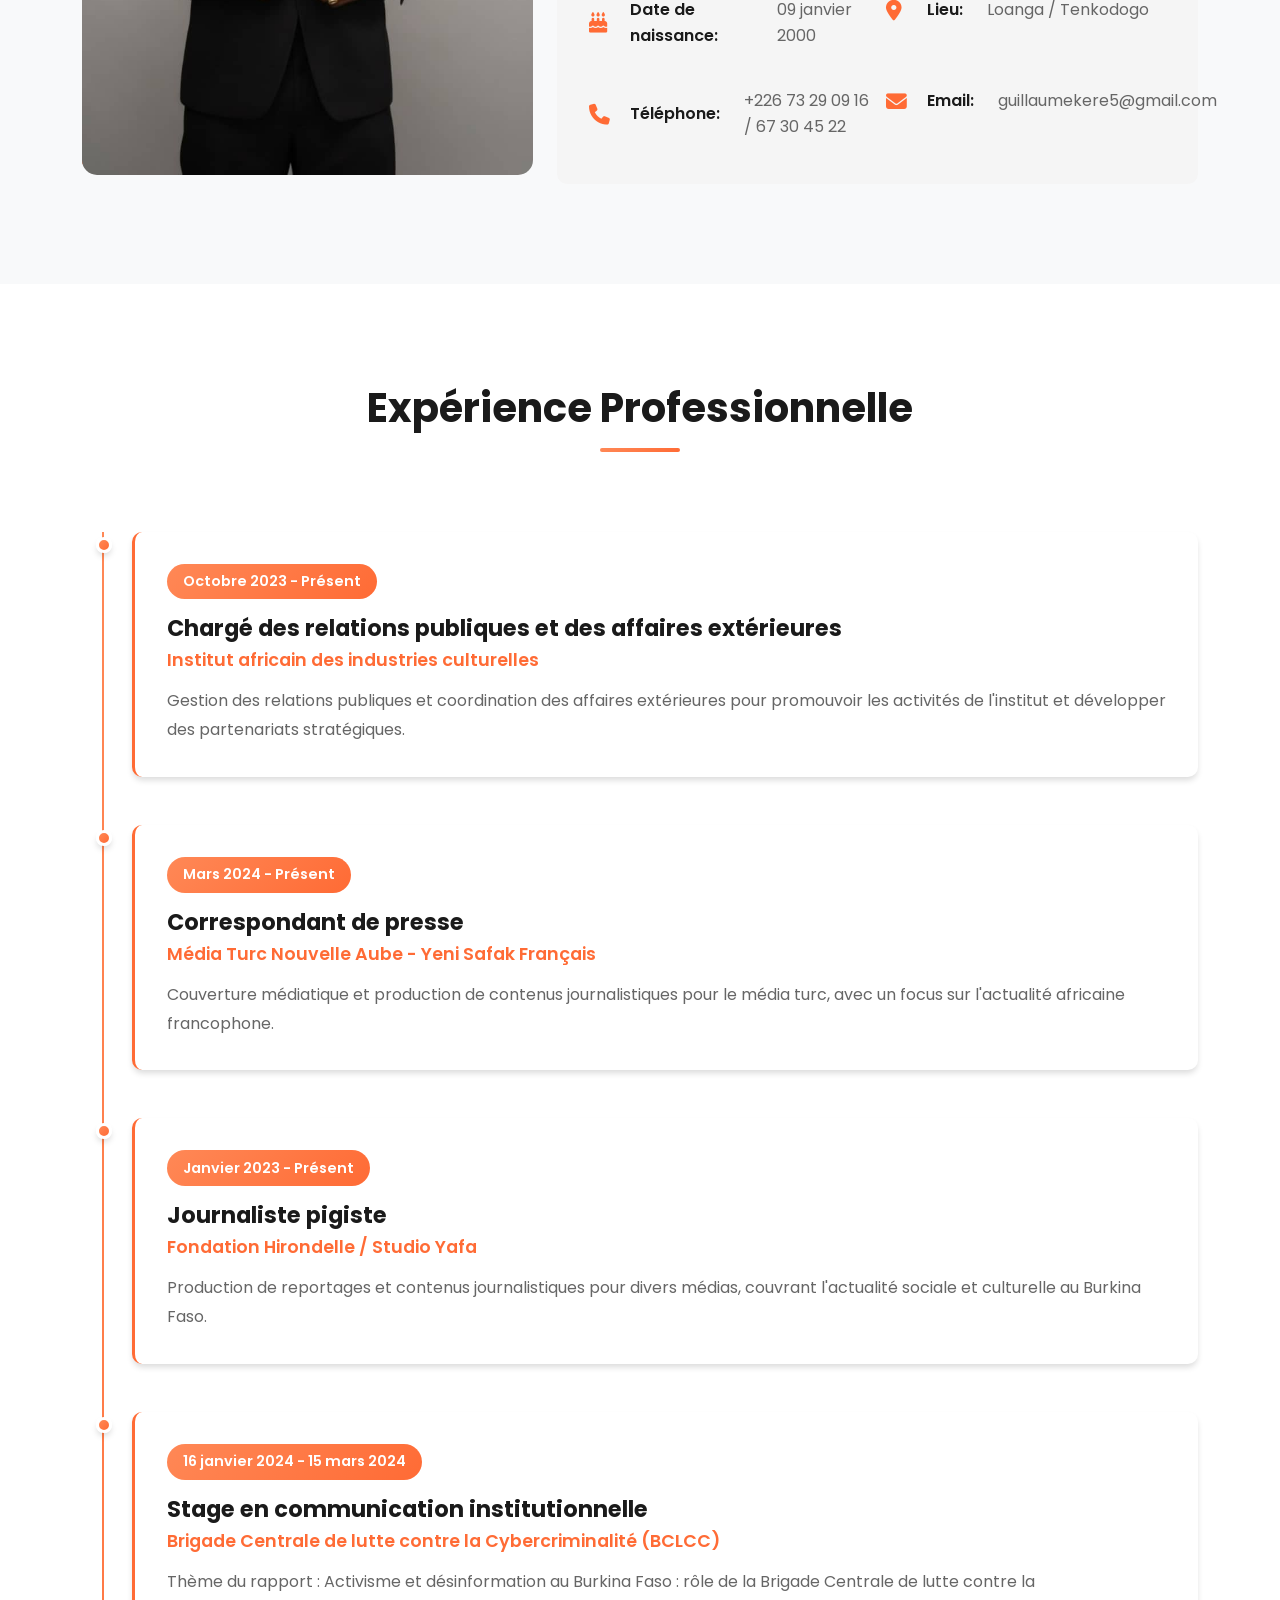
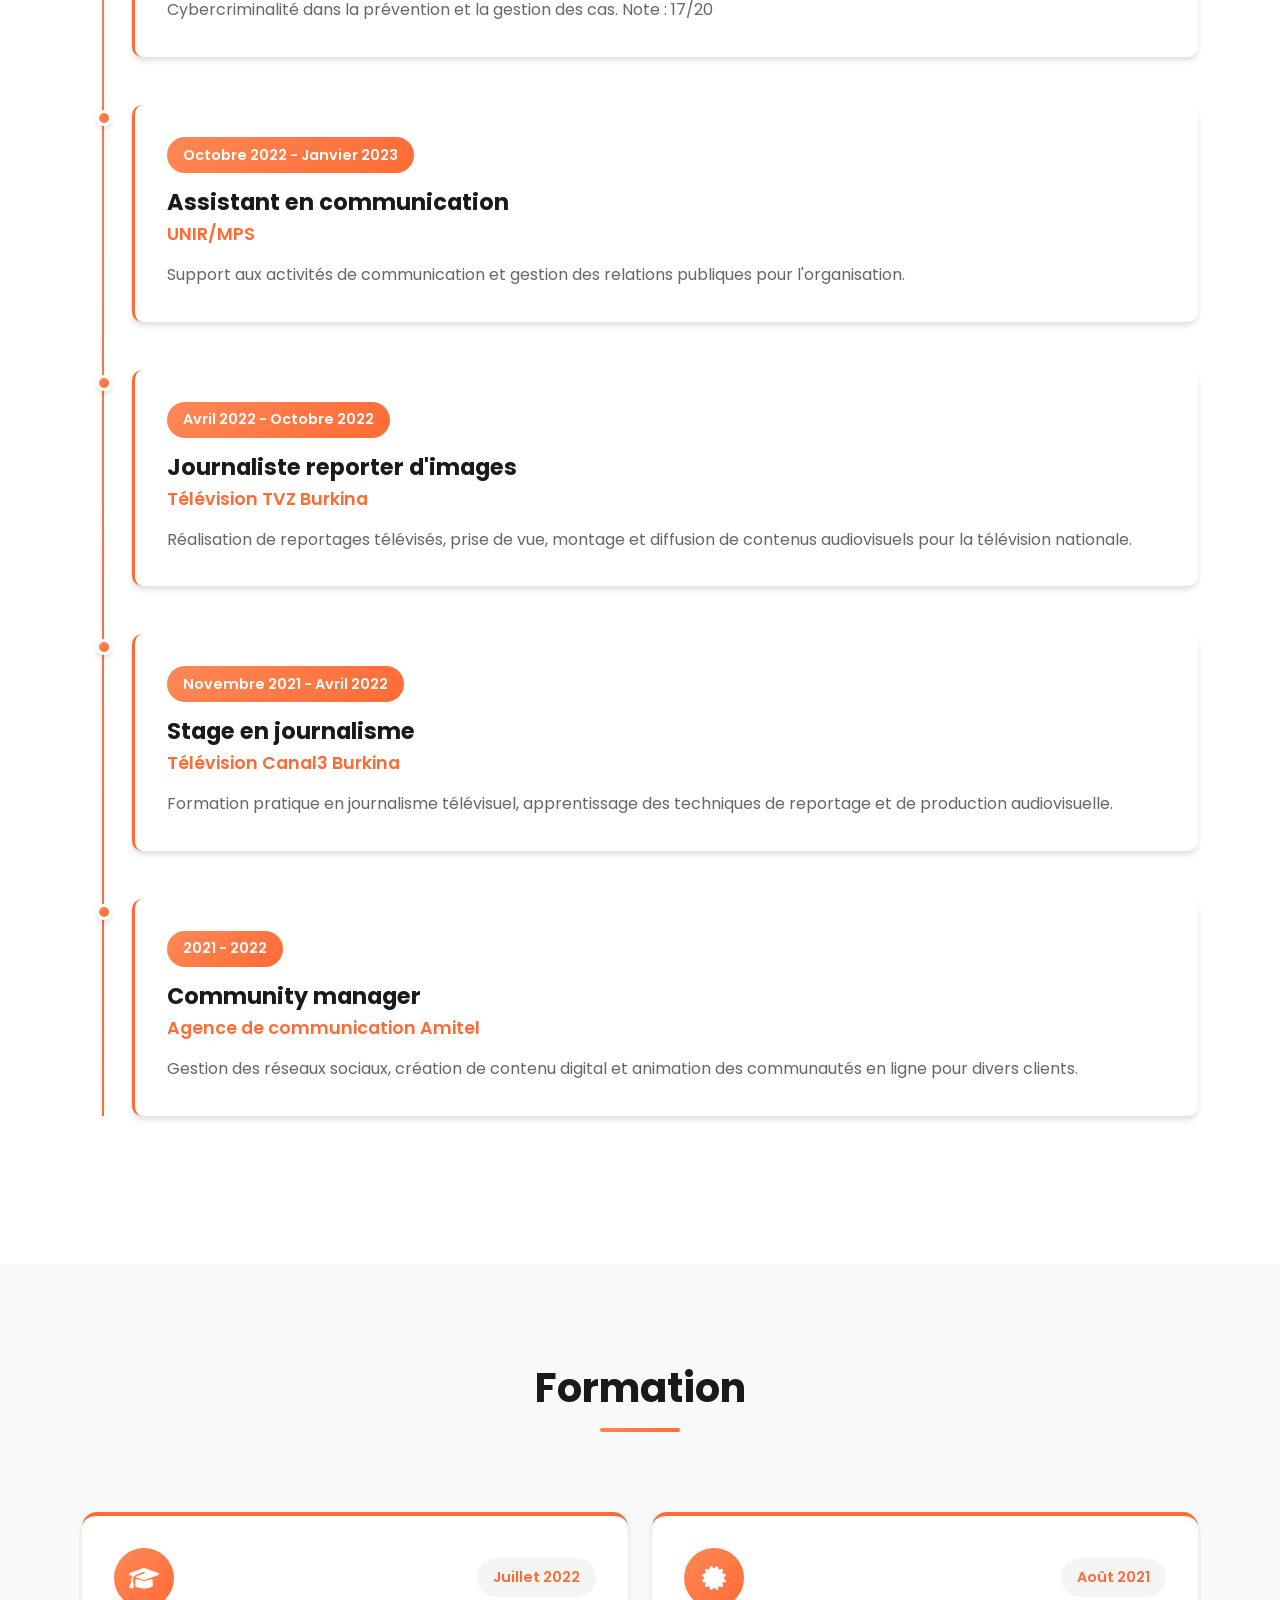
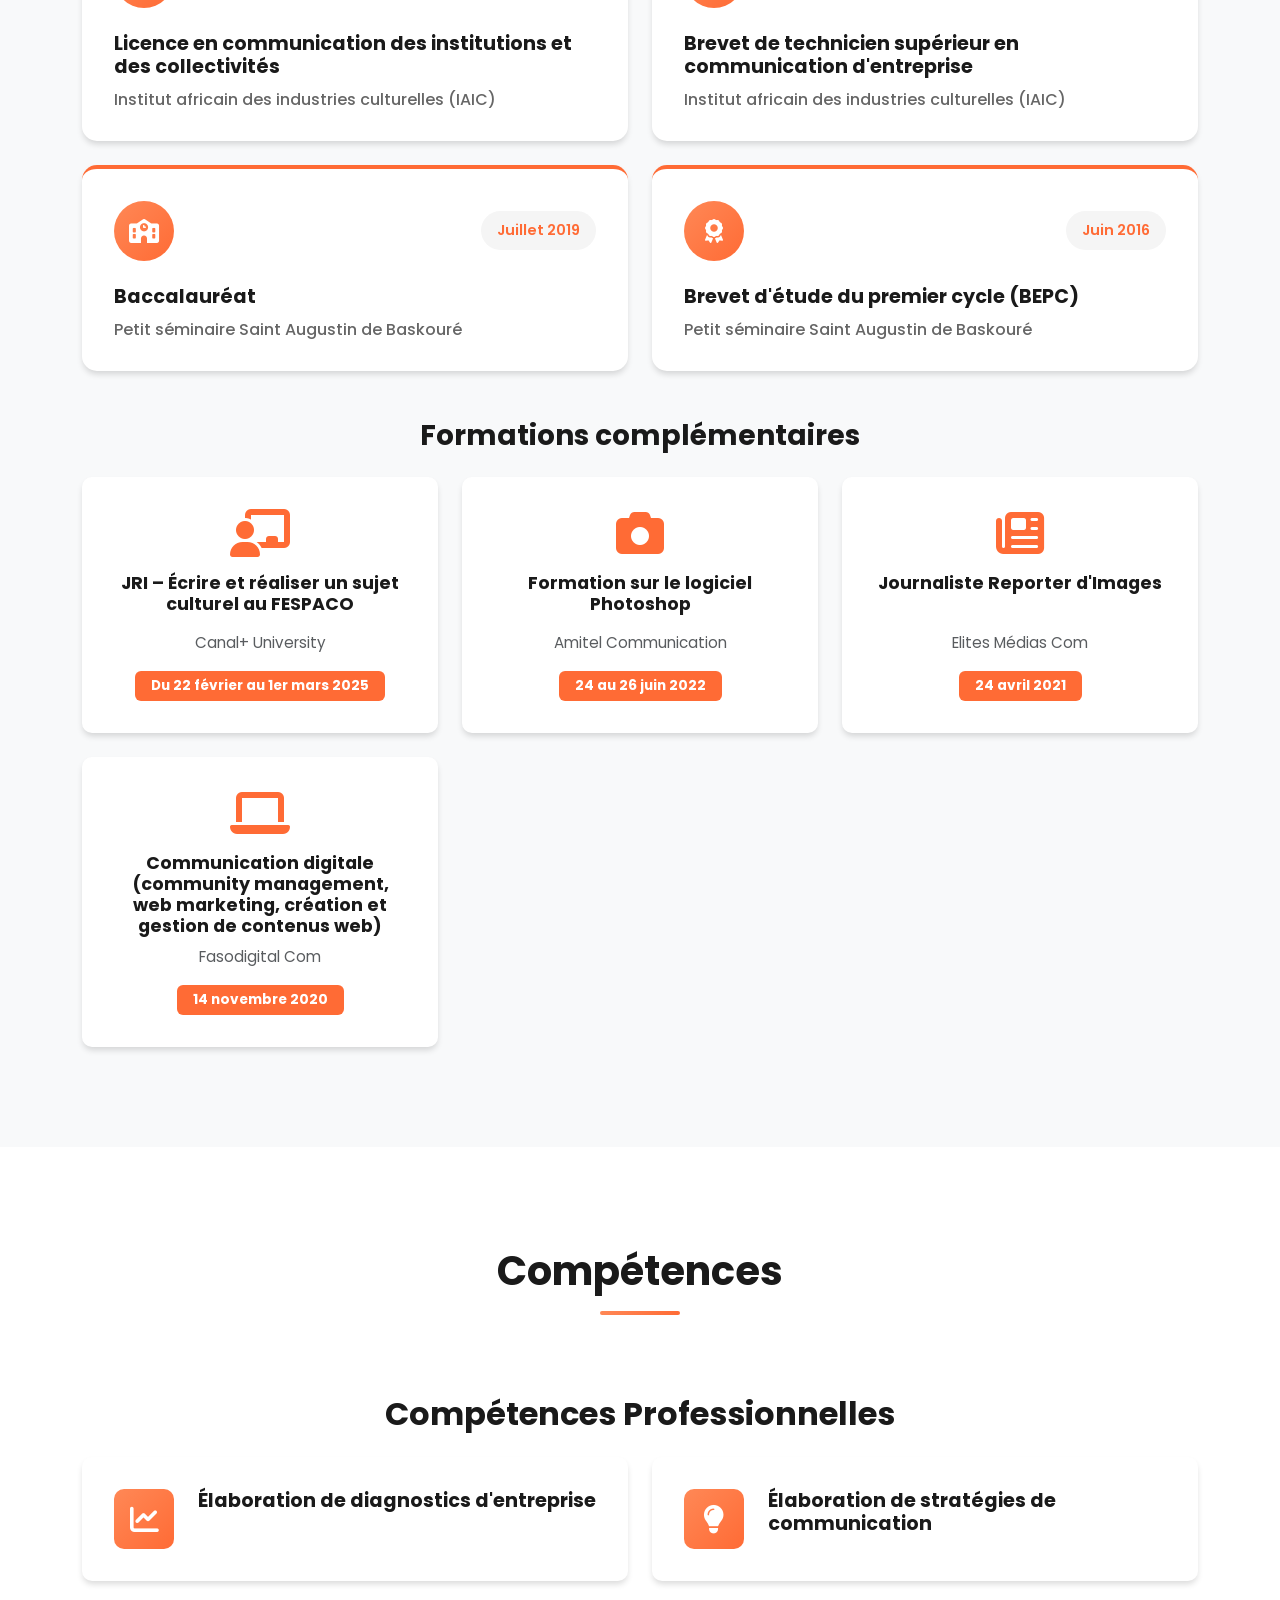
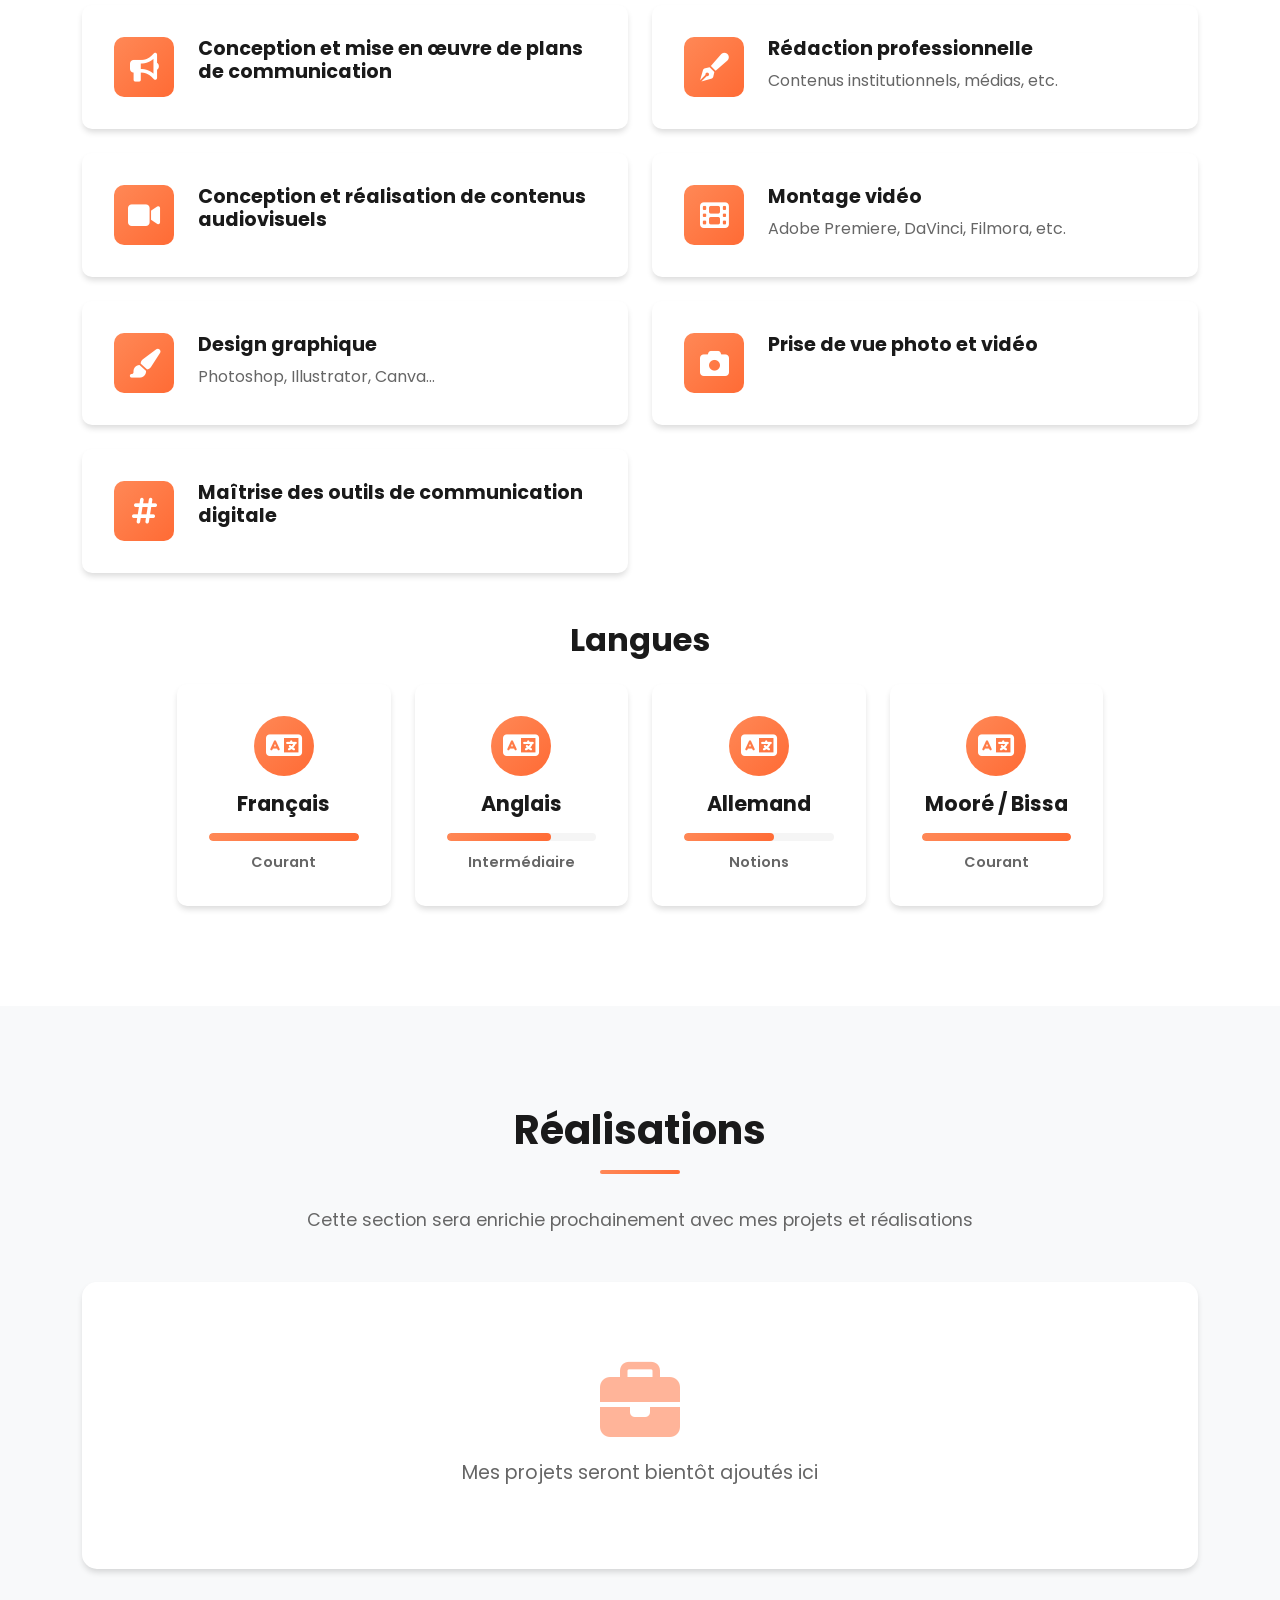
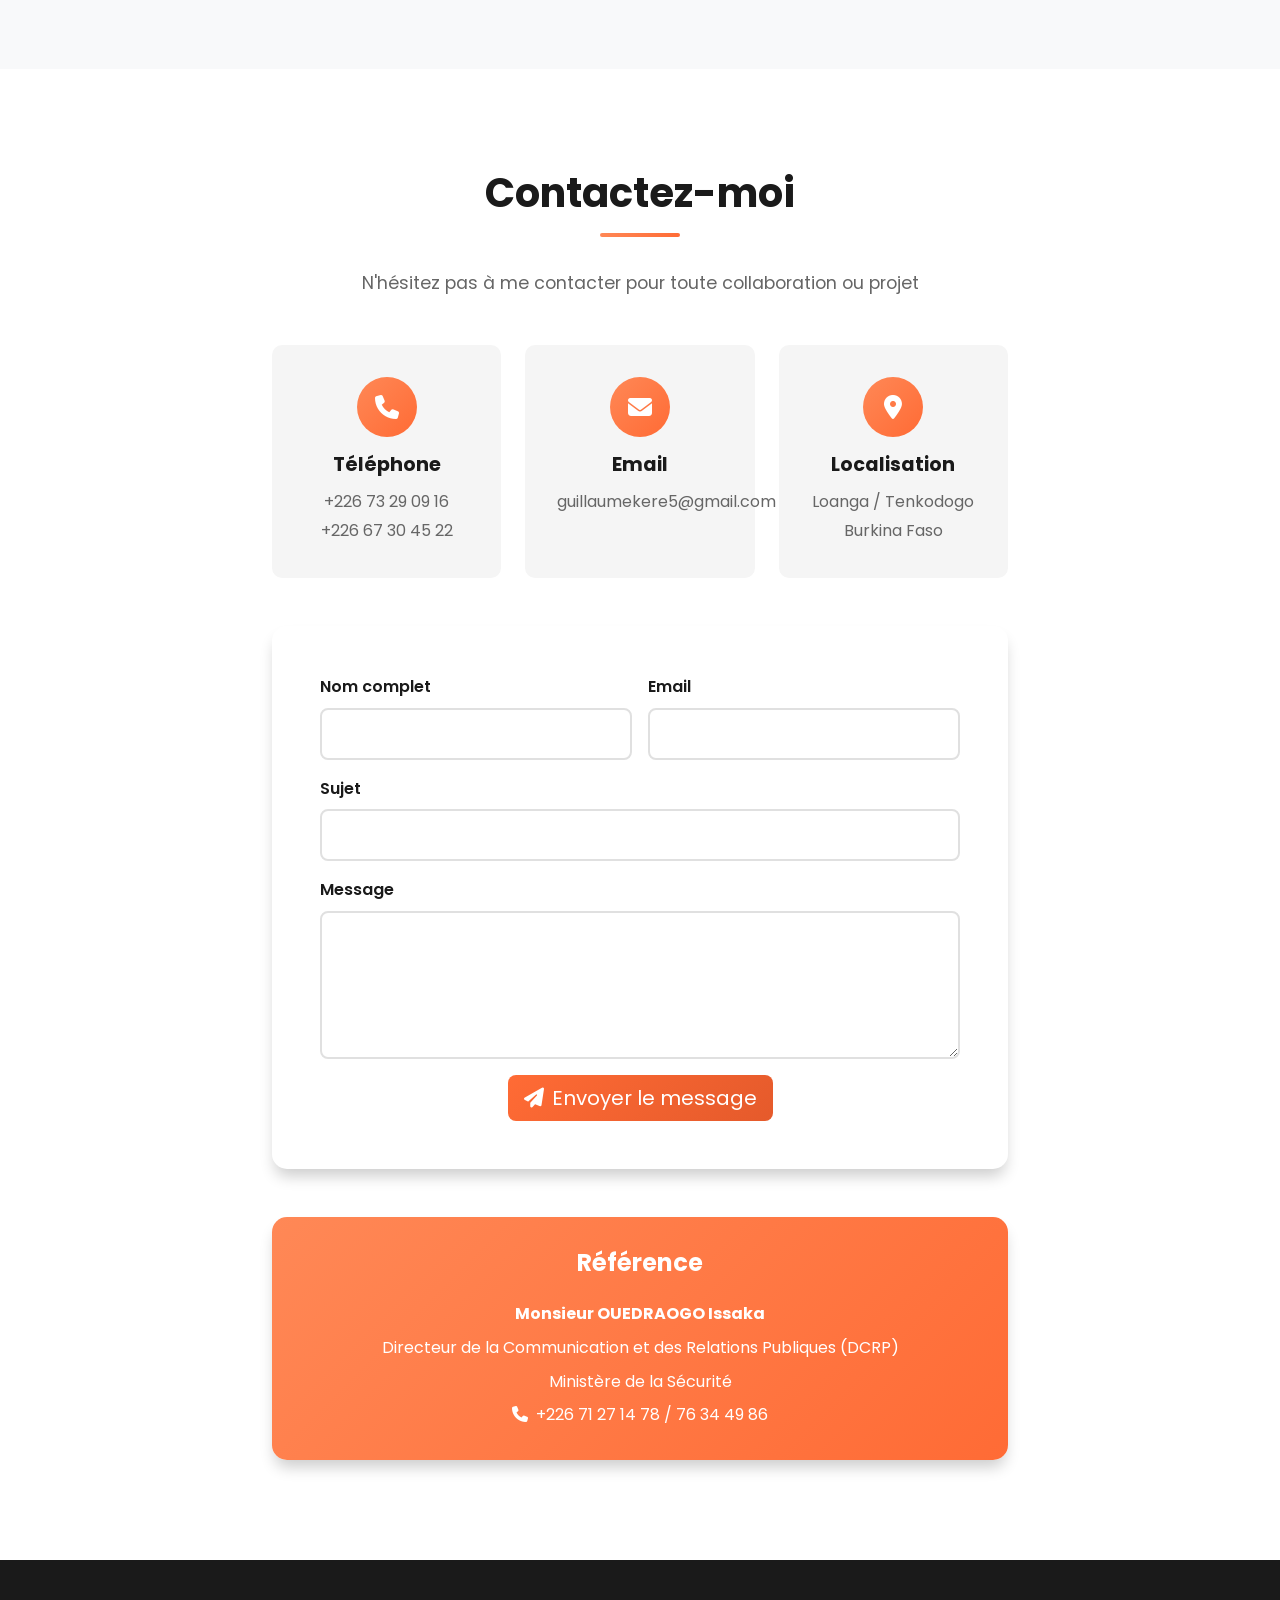
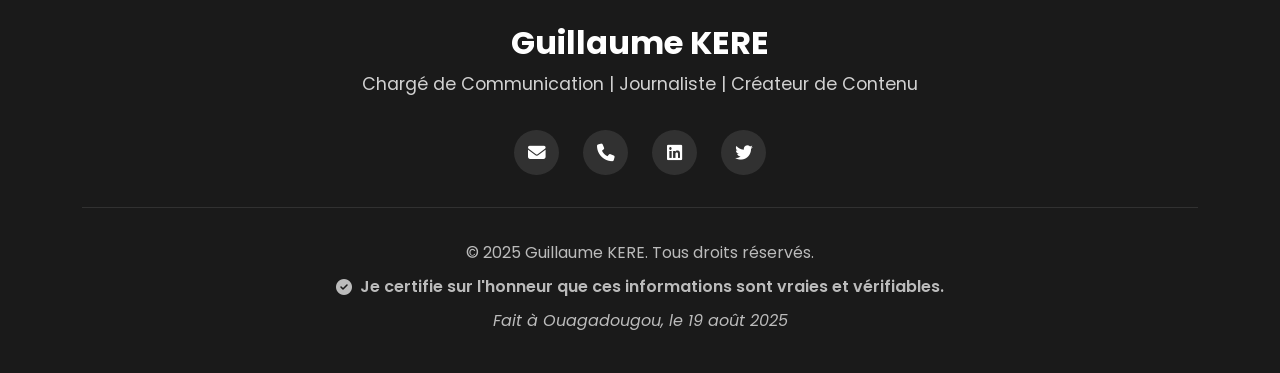
==== commit f139d41e: "Réorganisation des compétences sans mélange - une compétence par carte" ====
--- a/index.html
+++ b/index.html
@@ -440,22 +440,41 @@
                         <div class="col-lg-6" data-aos="fade-up">
                             <div class="skill-card">
                                 <div class="skill-icon">
+                                    <i class="fas fa-chart-line"></i>
+                                </div>
+                                <div class="skill-content">
+                                    <h5>Élaboration de diagnostics d'entreprise</h5>
+                                </div>
+                            </div>
+                        </div>
+                        <div class="col-lg-6" data-aos="fade-up" data-aos-delay="50">
+                            <div class="skill-card">
+                                <div class="skill-icon">
+                                    <i class="fas fa-lightbulb"></i>
+                                </div>
+                                <div class="skill-content">
+                                    <h5>Élaboration de stratégies de communication</h5>
+                                </div>
+                            </div>
+                        </div>
+                        <div class="col-lg-6" data-aos="fade-up" data-aos-delay="100">
+                            <div class="skill-card">
+                                <div class="skill-icon">
                                     <i class="fas fa-bullhorn"></i>
                                 </div>
                                 <div class="skill-content">
                                     <h5>Conception et mise en œuvre de plans de communication</h5>
-                                    <p>Élaboration de stratégies de communication institutionnelle et élaboration de diagnostics d'entreprise</p>
-                                </div>
-                            </div>
-                        </div>
-                        <div class="col-lg-6" data-aos="fade-up" data-aos-delay="100">
+                                </div>
+                            </div>
+                        </div>
+                        <div class="col-lg-6" data-aos="fade-up" data-aos-delay="150">
                             <div class="skill-card">
                                 <div class="skill-icon">
                                     <i class="fas fa-pen-fancy"></i>
                                 </div>
                                 <div class="skill-content">
                                     <h5>Rédaction professionnelle</h5>
-                                    <p>Contenus institutionnels, médias, articles de presse, communiqués et rapports</p>
+                                    <p>Contenus institutionnels, médias, etc.</p>
                                 </div>
                             </div>
                         </div>
@@ -466,60 +485,48 @@
                                 </div>
                                 <div class="skill-content">
                                     <h5>Conception et réalisation de contenus audiovisuels</h5>
-                                    <p>Prise de vue photo et vidéo, production de contenus multimédias</p>
+                                </div>
+                            </div>
+                        </div>
+                        <div class="col-lg-6" data-aos="fade-up" data-aos-delay="250">
+                            <div class="skill-card">
+                                <div class="skill-icon">
+                                    <i class="fas fa-film"></i>
+                                </div>
+                                <div class="skill-content">
+                                    <h5>Montage vidéo</h5>
+                                    <p>Adobe Premiere, DaVinci, Filmora, etc.</p>
                                 </div>
                             </div>
                         </div>
                         <div class="col-lg-6" data-aos="fade-up" data-aos-delay="300">
                             <div class="skill-card">
                                 <div class="skill-icon">
+                                    <i class="fas fa-paint-brush"></i>
+                                </div>
+                                <div class="skill-content">
+                                    <h5>Design graphique</h5>
+                                    <p>Photoshop, Illustrator, Canva…</p>
+                                </div>
+                            </div>
+                        </div>
+                        <div class="col-lg-6" data-aos="fade-up" data-aos-delay="350">
+                            <div class="skill-card">
+                                <div class="skill-icon">
+                                    <i class="fas fa-camera"></i>
+                                </div>
+                                <div class="skill-content">
+                                    <h5>Prise de vue photo et vidéo</h5>
+                                </div>
+                            </div>
+                        </div>
+                        <div class="col-lg-6" data-aos="fade-up" data-aos-delay="400">
+                            <div class="skill-card">
+                                <div class="skill-icon">
                                     <i class="fas fa-hashtag"></i>
                                 </div>
                                 <div class="skill-content">
                                     <h5>Maîtrise des outils de communication digitale</h5>
-                                    <p>Community management, web Marketing, création et gestion de contenus web</p>
-                                </div>
-                            </div>
-                        </div>
-                    </div>
-                </div>
-            </div>
-
-            <!-- Technical Skills -->
-            <div class="row mb-5">
-                <div class="col-lg-12">
-                    <h3 class="skills-category-title text-center mb-4" data-aos="fade-up">Compétences Techniques</h3>
-                    <div class="row g-4">
-                        <div class="col-lg-4" data-aos="fade-up">
-                            <div class="tech-skill-card">
-                                <i class="fas fa-film"></i>
-                                <h5>Montage Vidéo</h5>
-                                <div class="tech-skill-list">
-                                    <span class="badge">Adobe Premiere</span>
-                                    <span class="badge">DaVinci Resolve</span>
-                                    <span class="badge">Filmora</span>
-                                </div>
-                            </div>
-                        </div>
-                        <div class="col-lg-4" data-aos="fade-up" data-aos-delay="100">
-                            <div class="tech-skill-card">
-                                <i class="fas fa-paint-brush"></i>
-                                <h5>Design Graphique</h5>
-                                <div class="tech-skill-list">
-                                    <span class="badge">Photoshop</span>
-                                    <span class="badge">Illustrator</span>
-                                    <span class="badge">Canva</span>
-                                </div>
-                            </div>
-                        </div>
-                        <div class="col-lg-4" data-aos="fade-up" data-aos-delay="200">
-                            <div class="tech-skill-card">
-                                <i class="fas fa-camera-retro"></i>
-                                <h5>Production Audiovisuelle</h5>
-                                <div class="tech-skill-list">
-                                    <span class="badge">Prise de vue</span>
-                                    <span class="badge">Photographie</span>
-                                    <span class="badge">Reportage</span>
                                 </div>
                             </div>
                         </div>
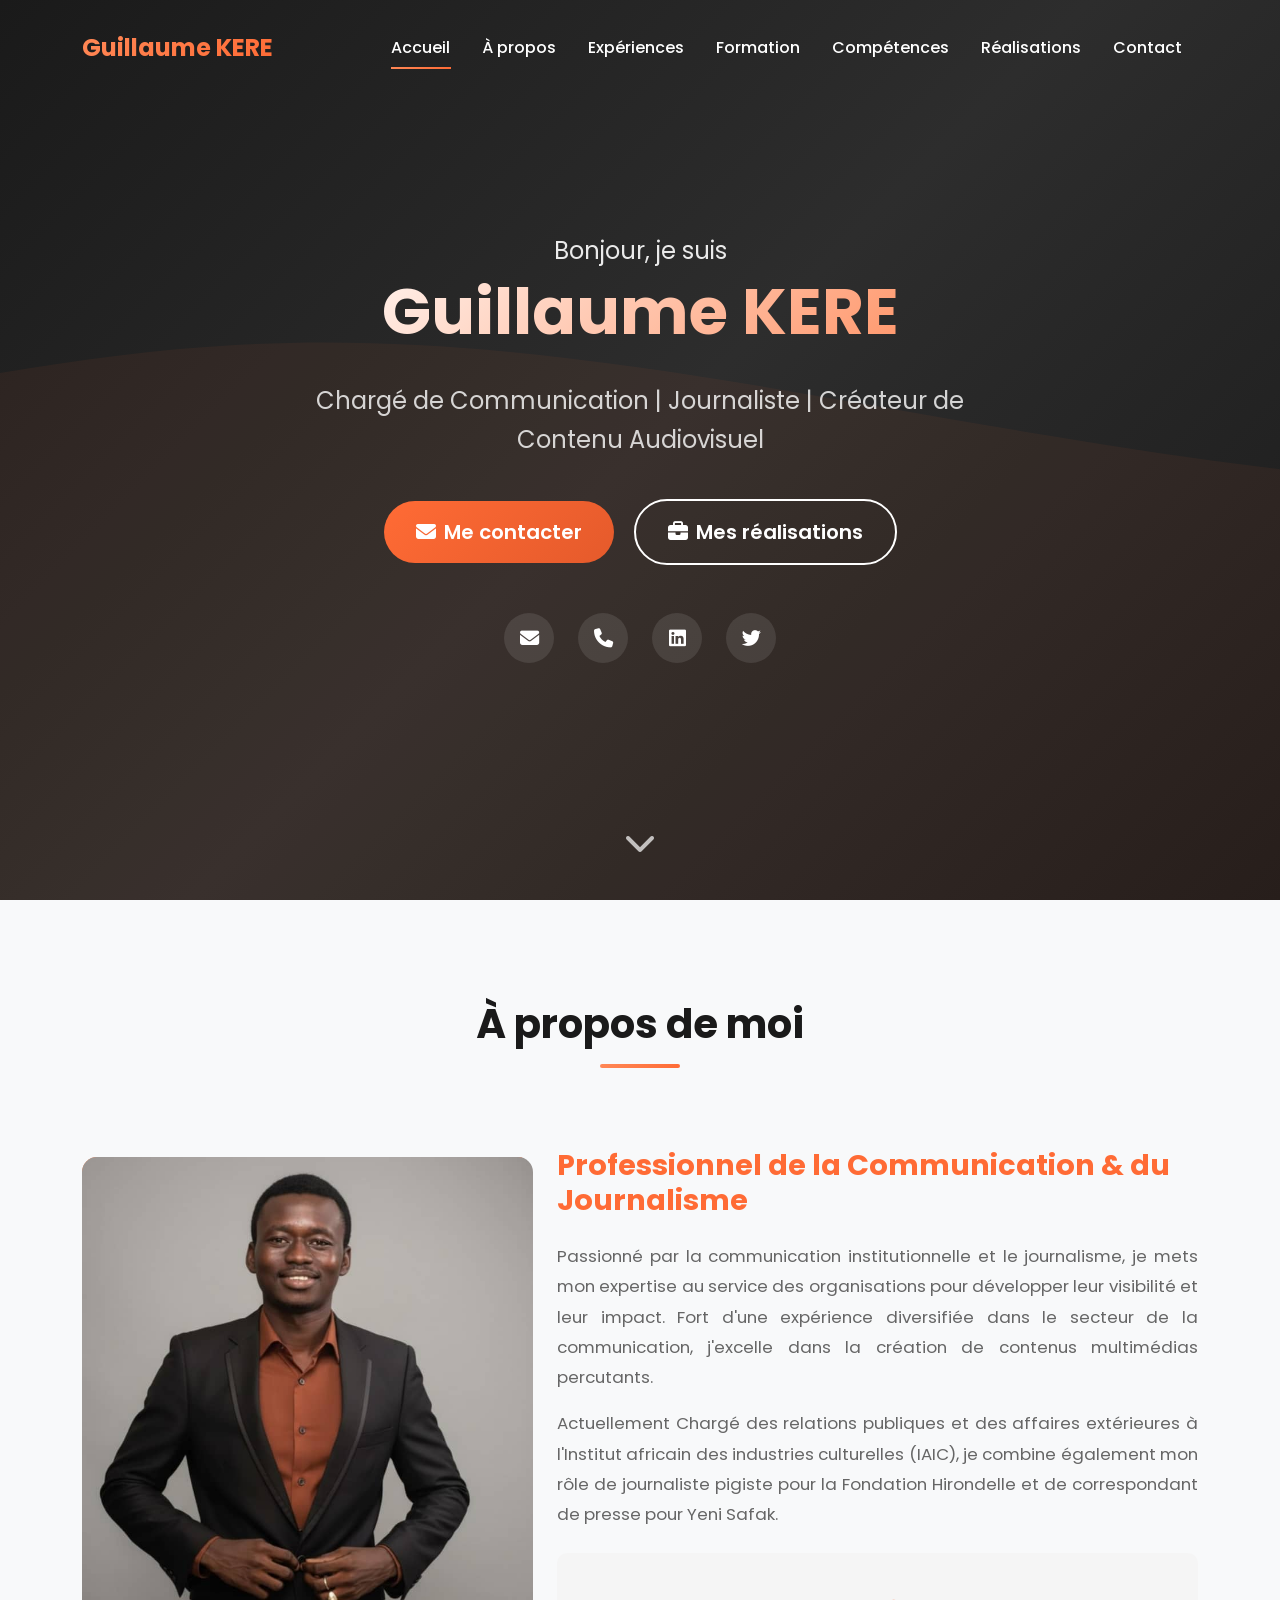
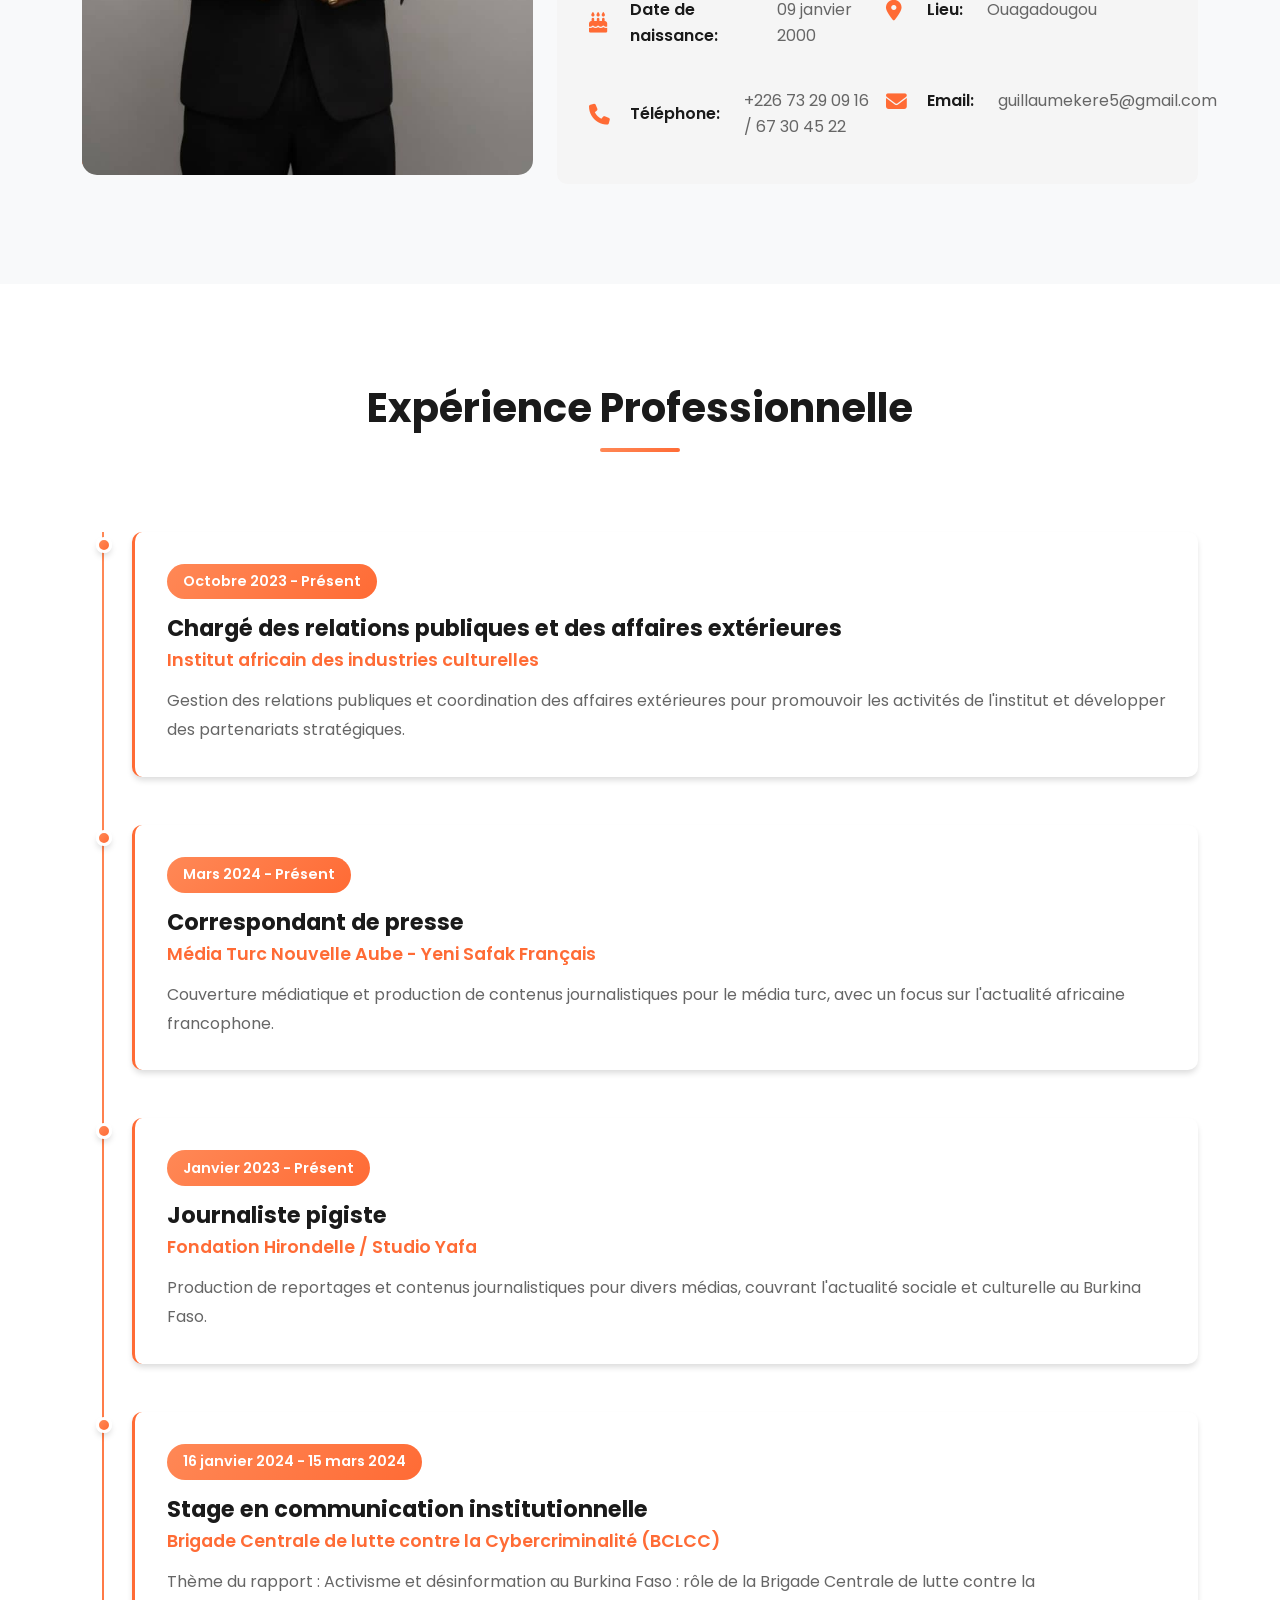
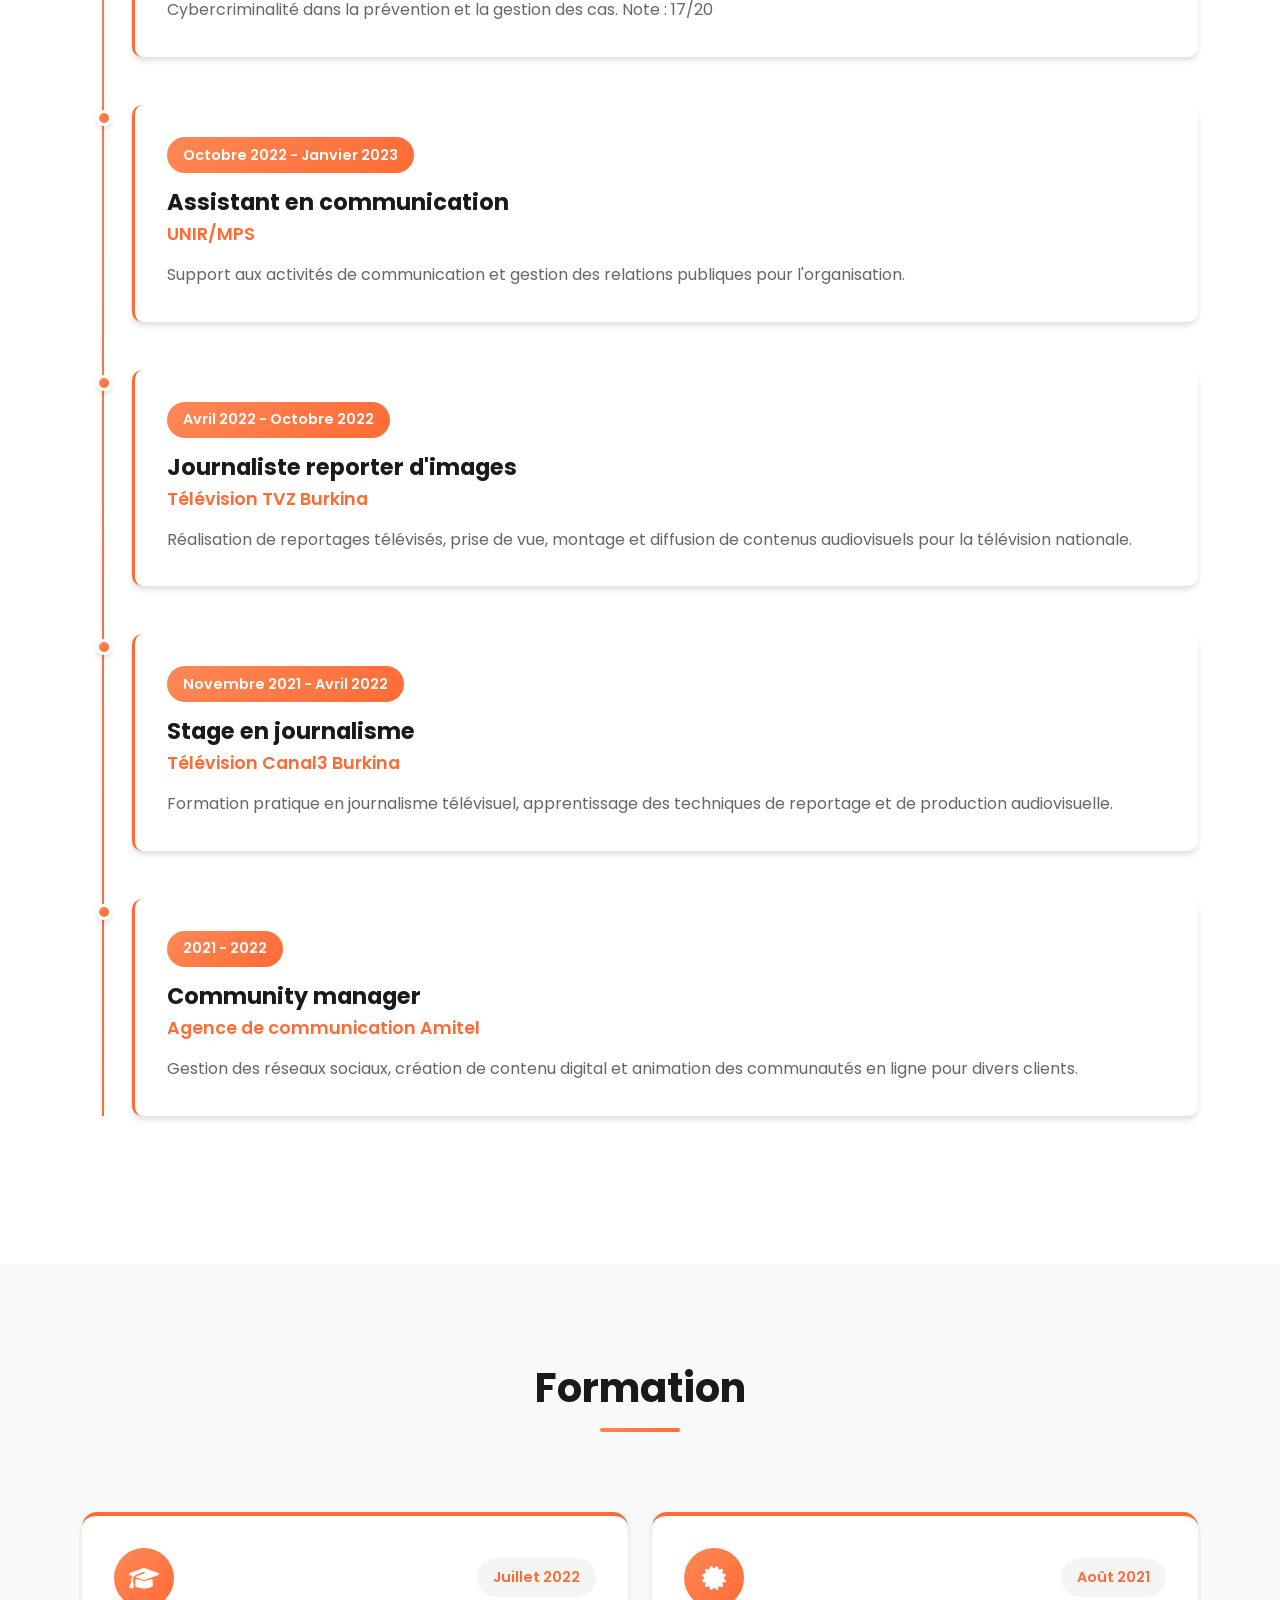
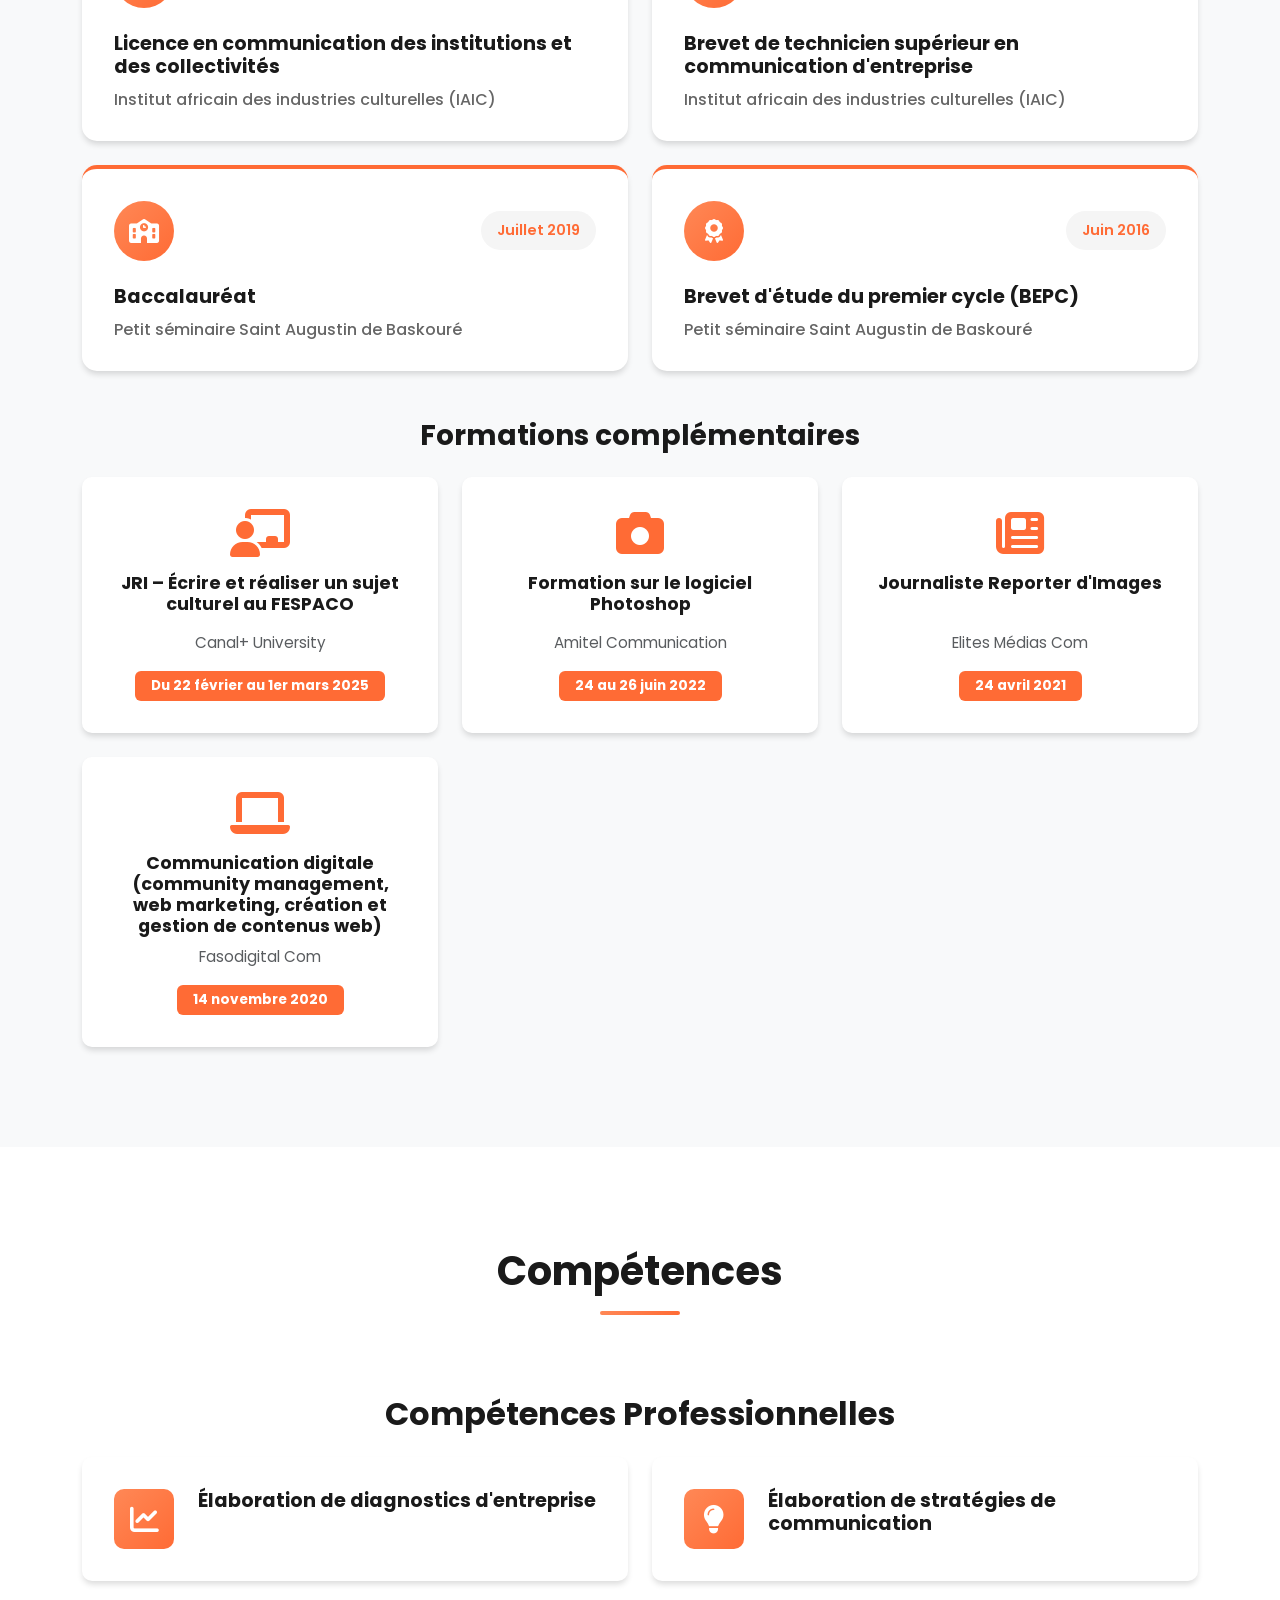
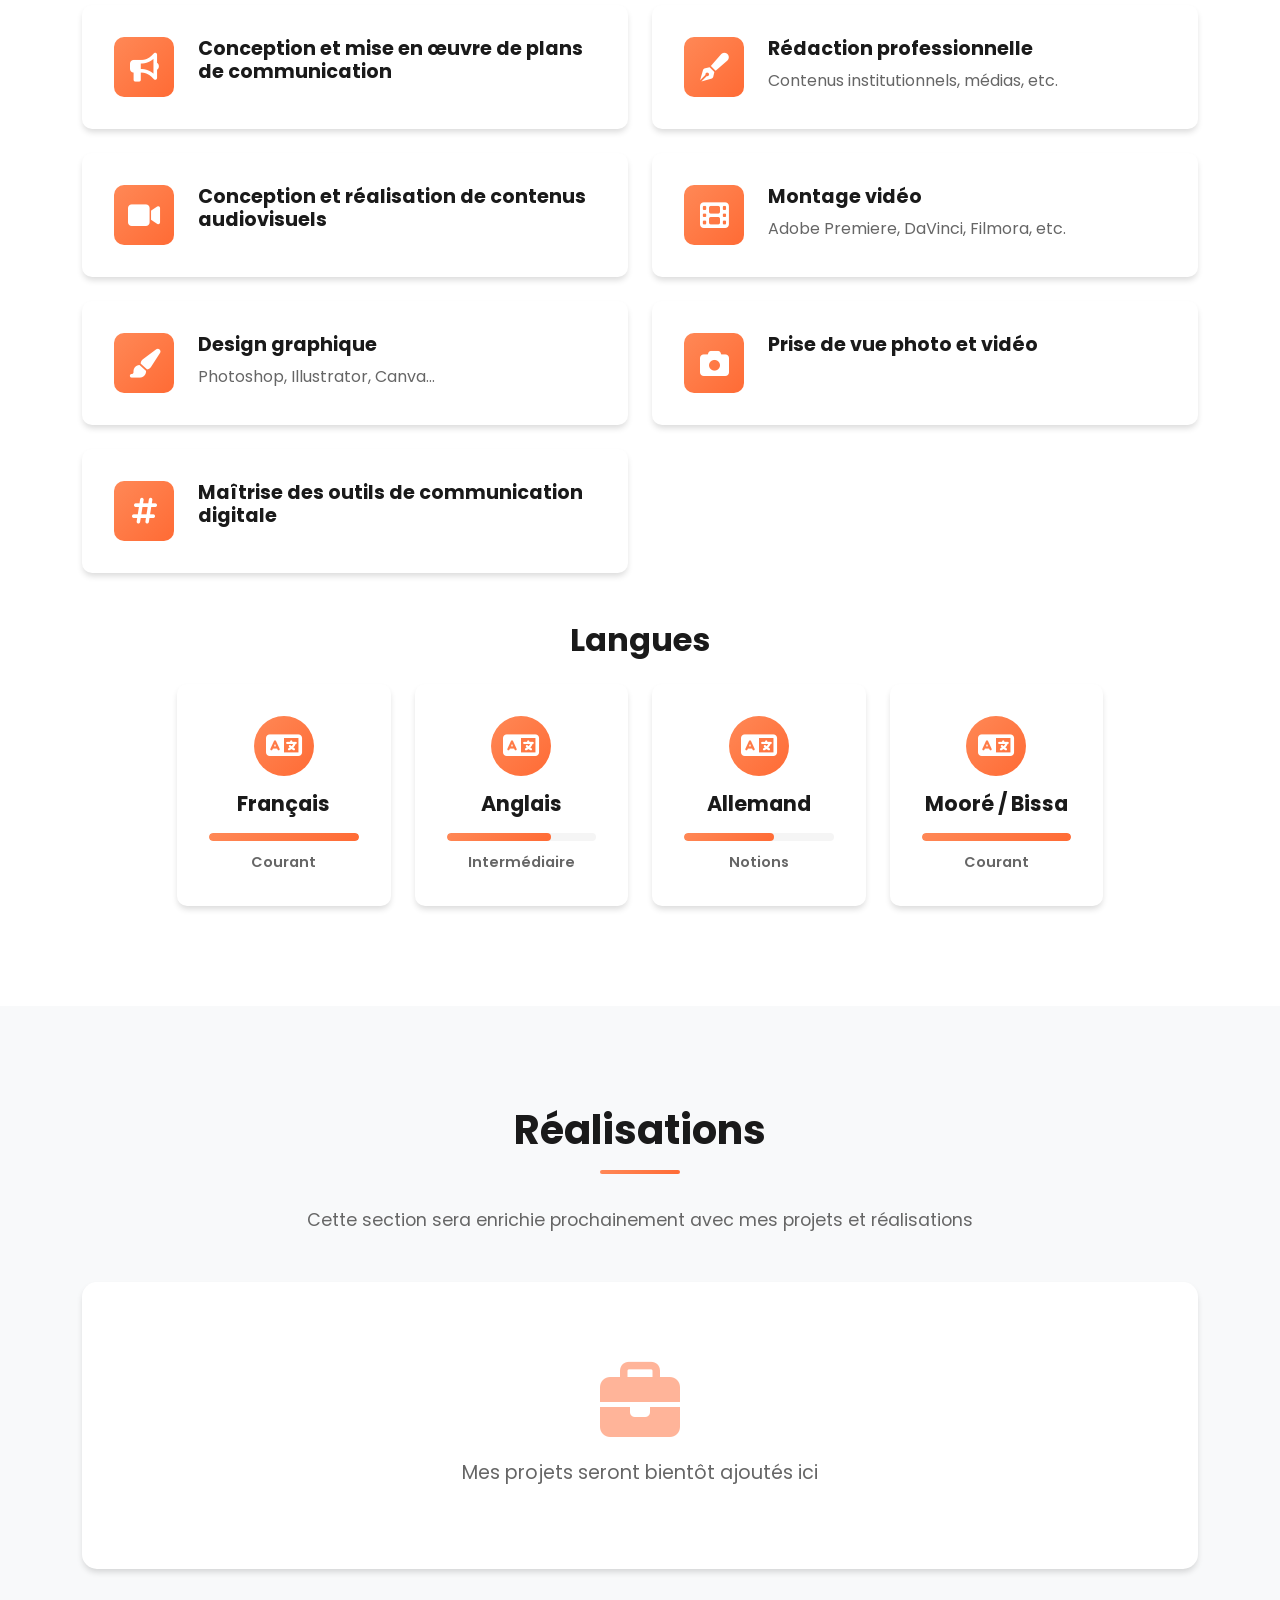
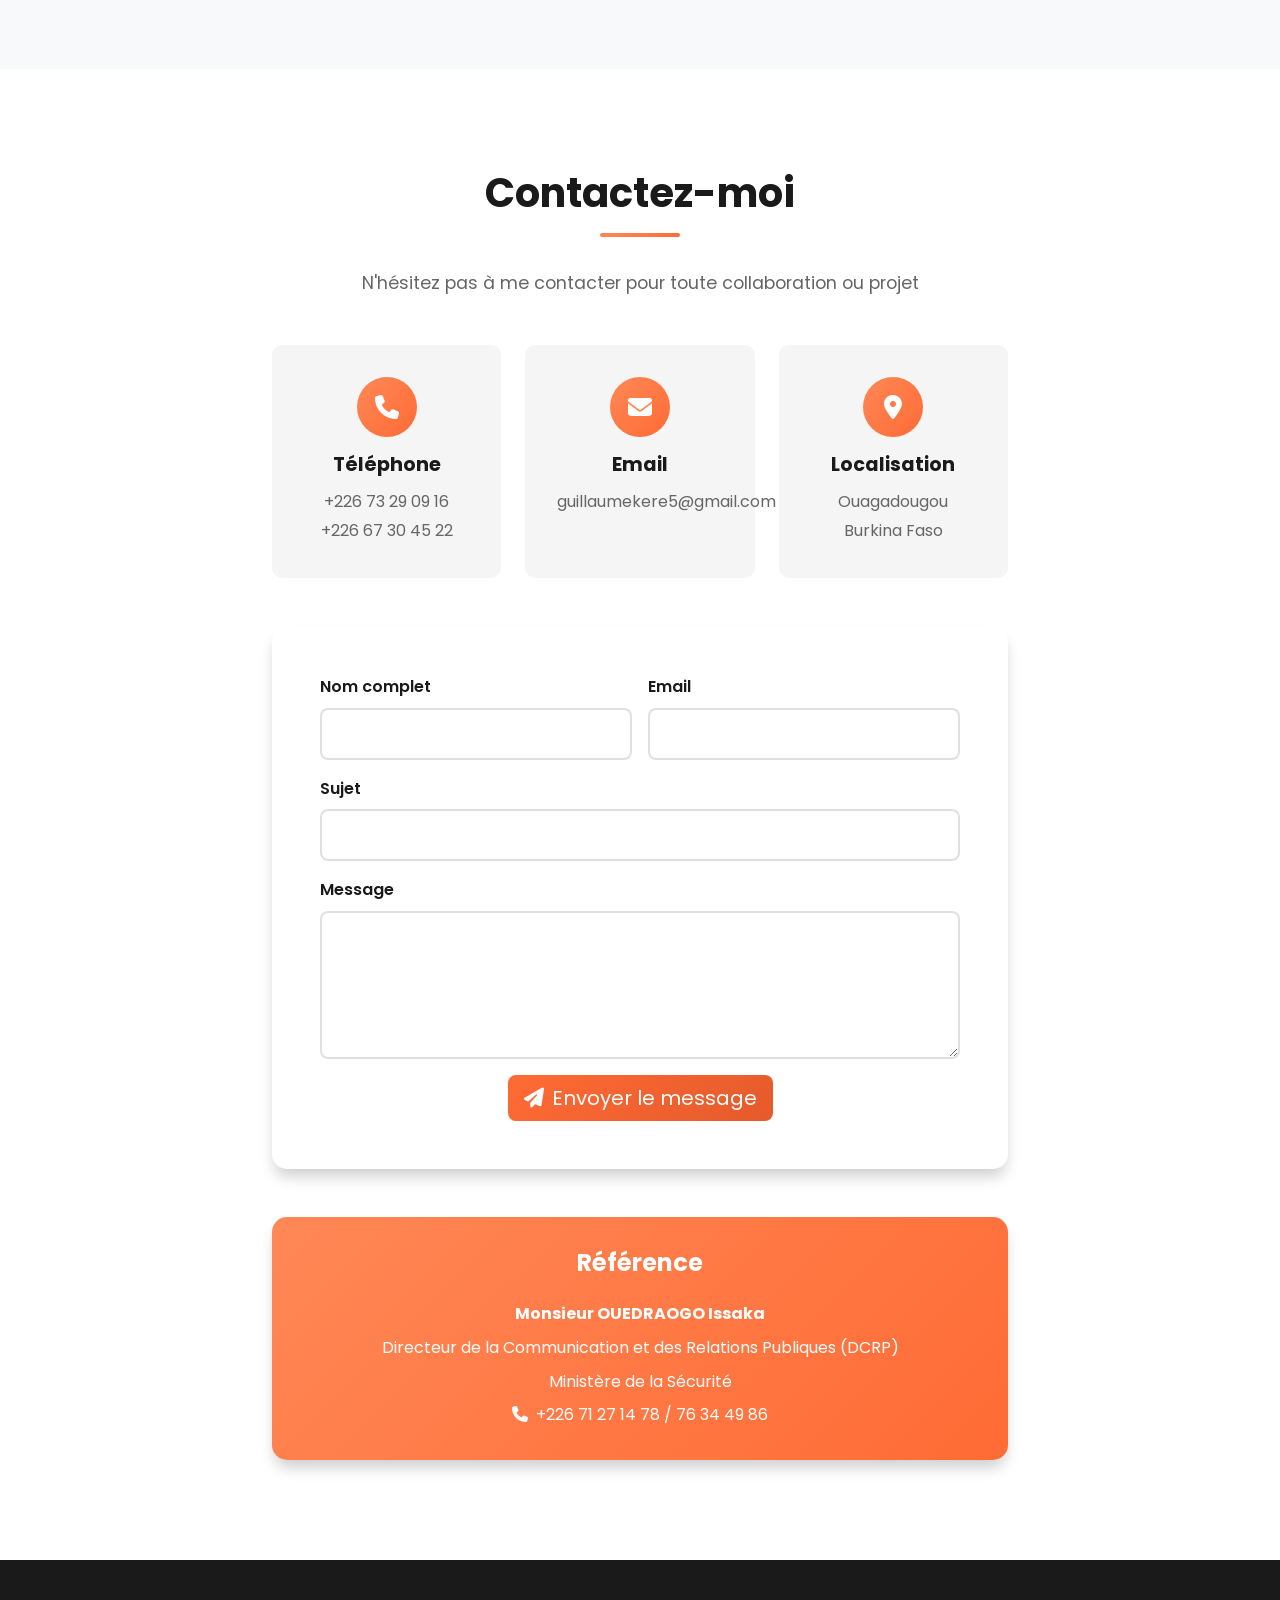
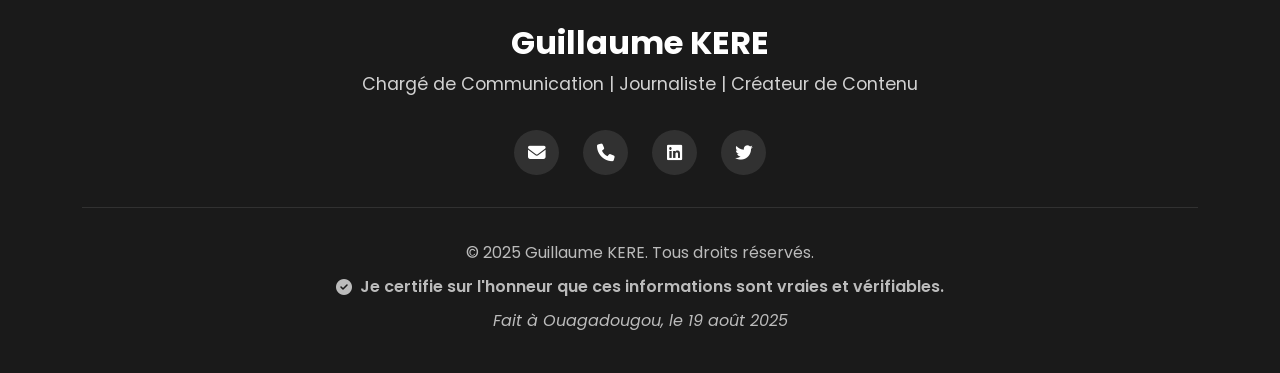
==== commit e5876d10: "Mise à jour de la localisation : Ouagadougou uniquement" ====
--- a/index.html
+++ b/index.html
@@ -149,7 +149,7 @@
                                     <div class="info-item">
                                         <i class="fas fa-map-marker-alt text-primary"></i>
                                         <span class="info-label">Lieu:</span>
-                                        <span class="info-value">Loanga / Tenkodogo</span>
+                                        <span class="info-value">Ouagadougou</span>
                                     </div>
                                 </div>
                                 <div class="col-md-6">
@@ -667,7 +667,7 @@
                                     <i class="fas fa-map-marker-alt"></i>
                                 </div>
                                 <h5>Localisation</h5>
-                                <p>Loanga / Tenkodogo<br>Burkina Faso</p>
+                                <p>Ouagadougou<br>Burkina Faso</p>
                             </div>
                         </div>
                     </div>
